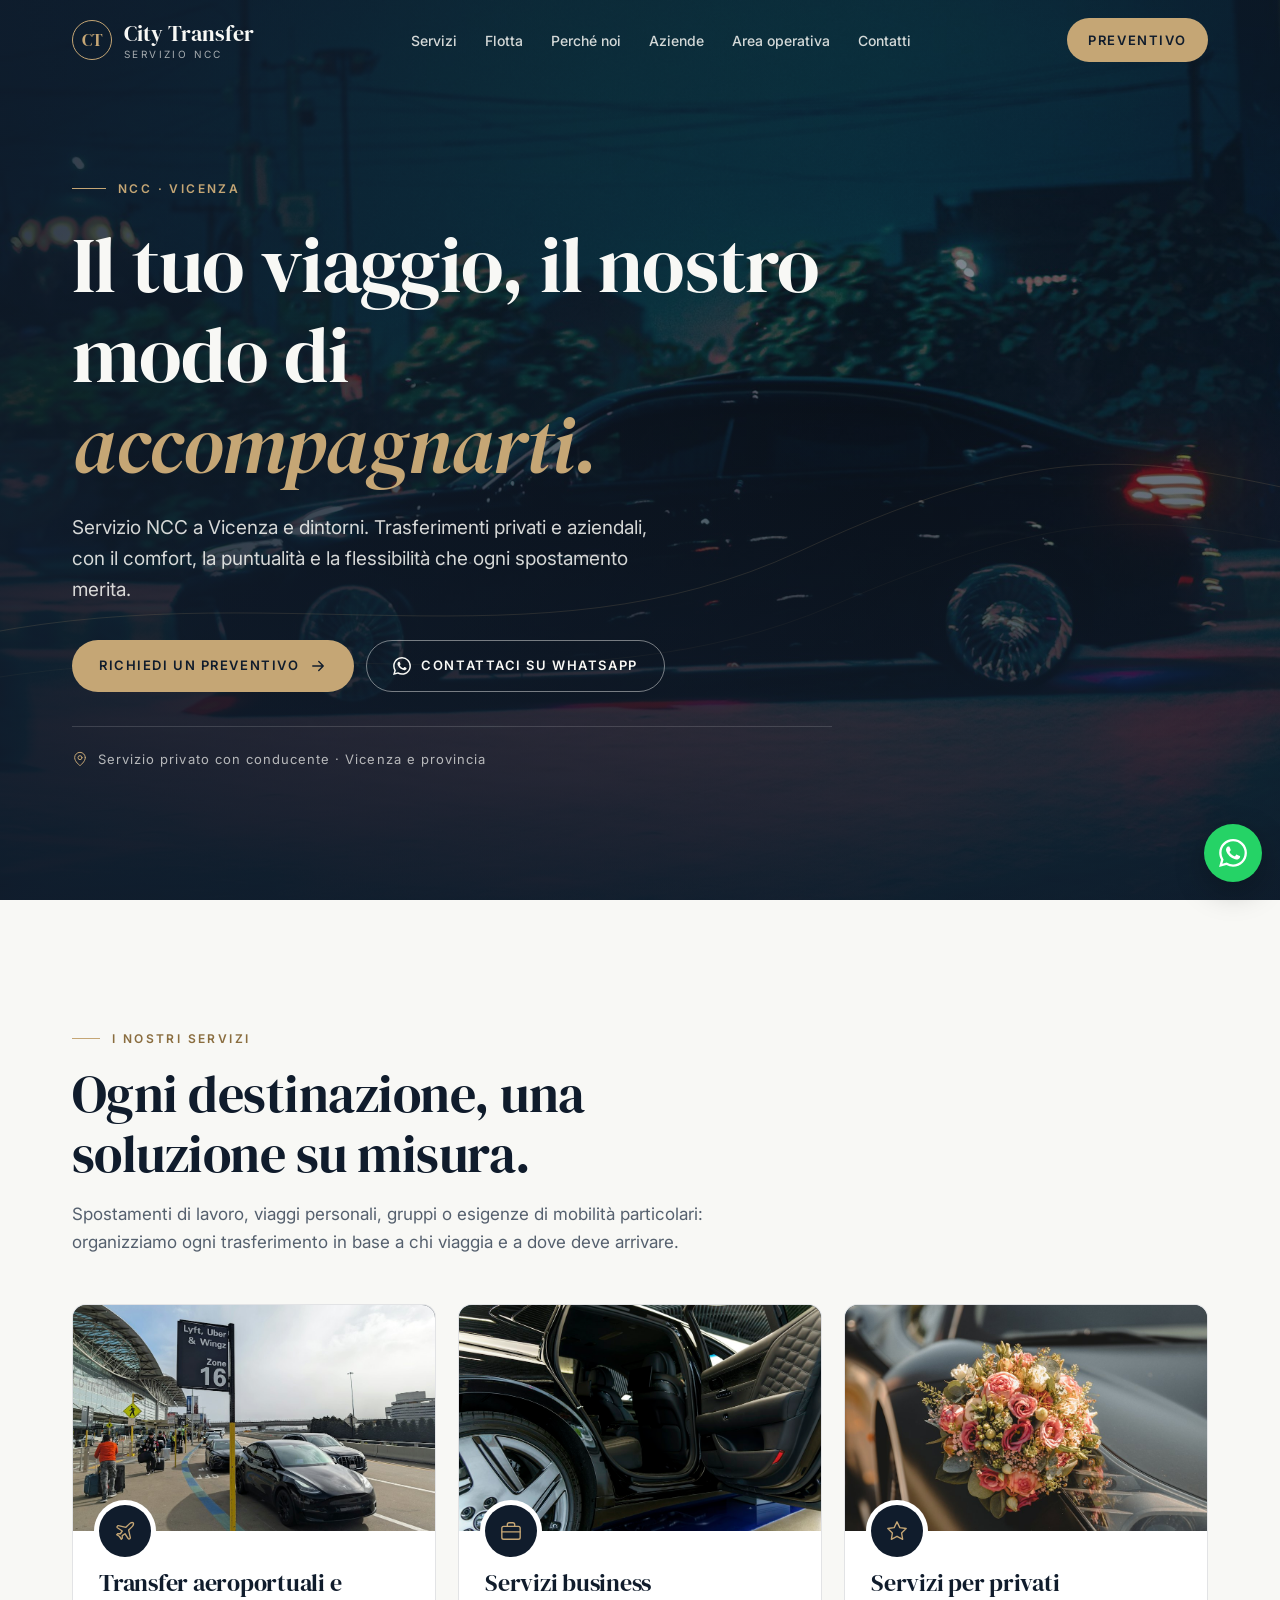
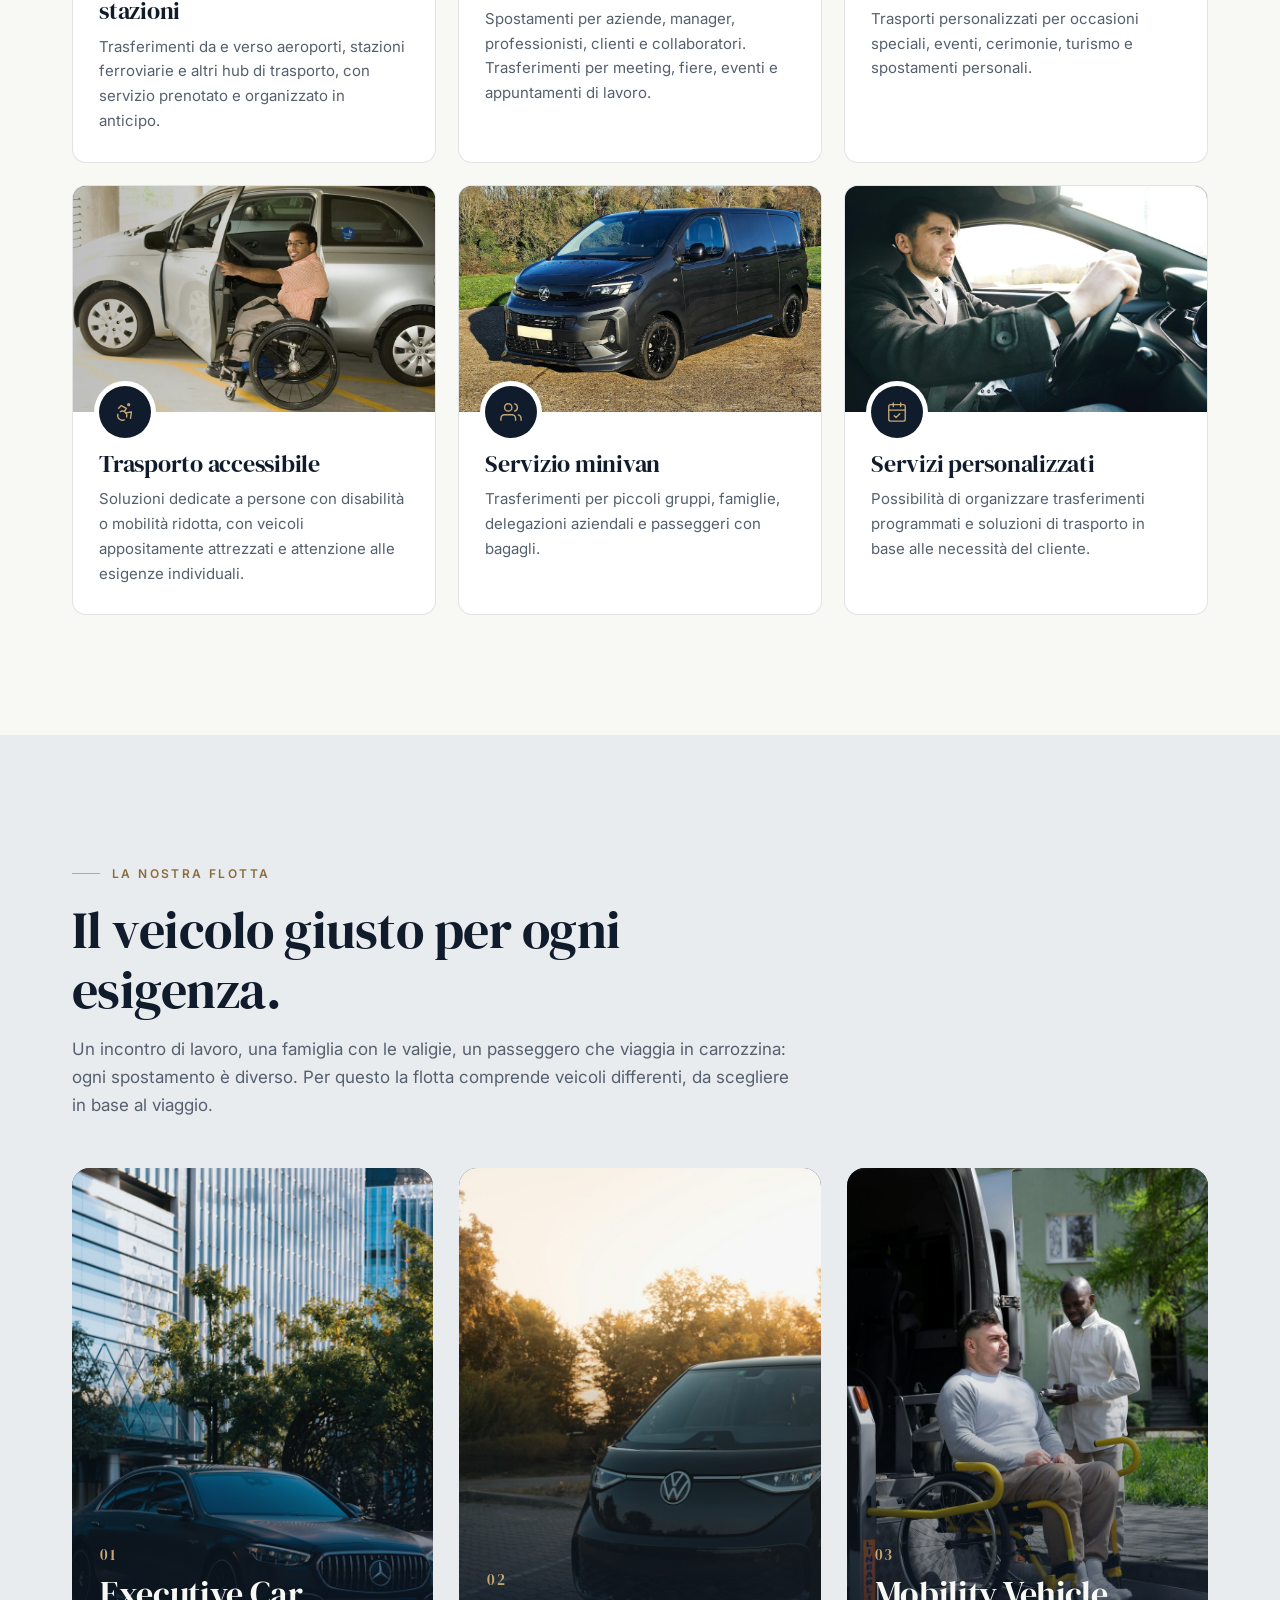
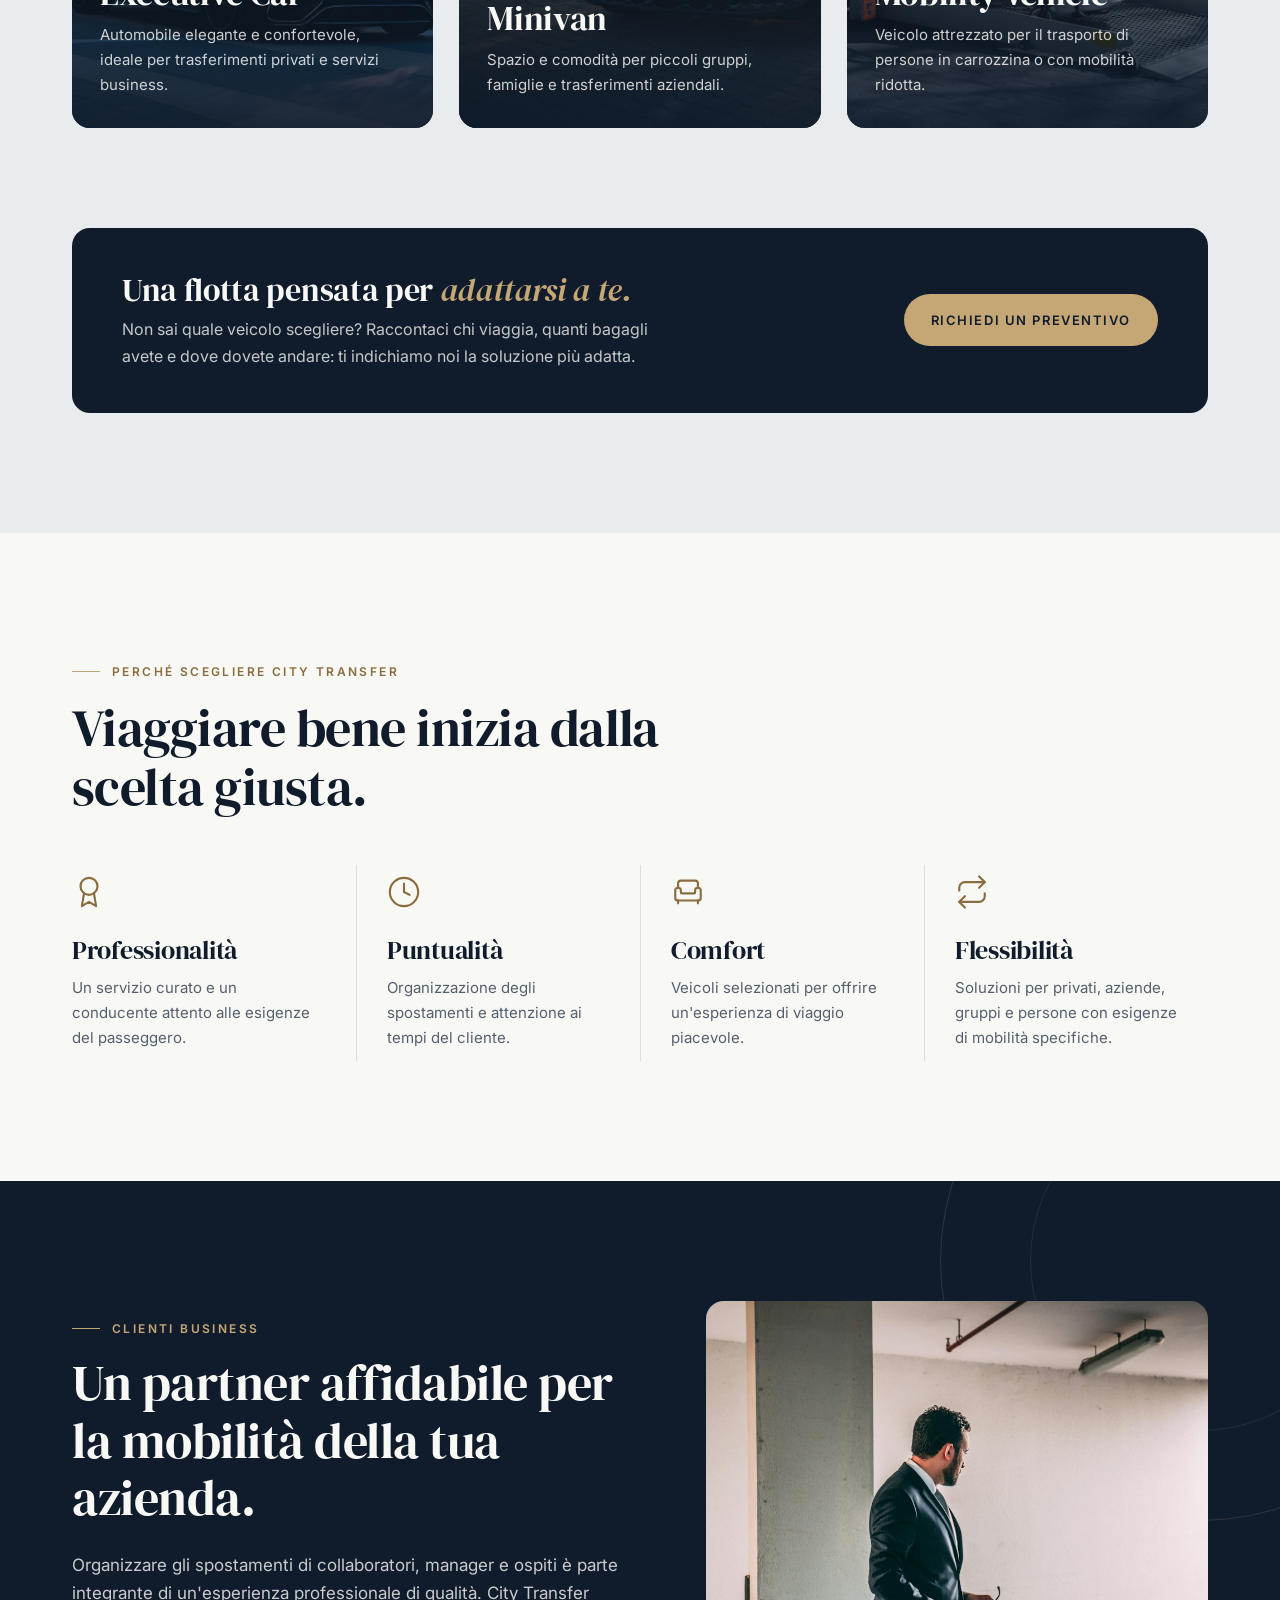
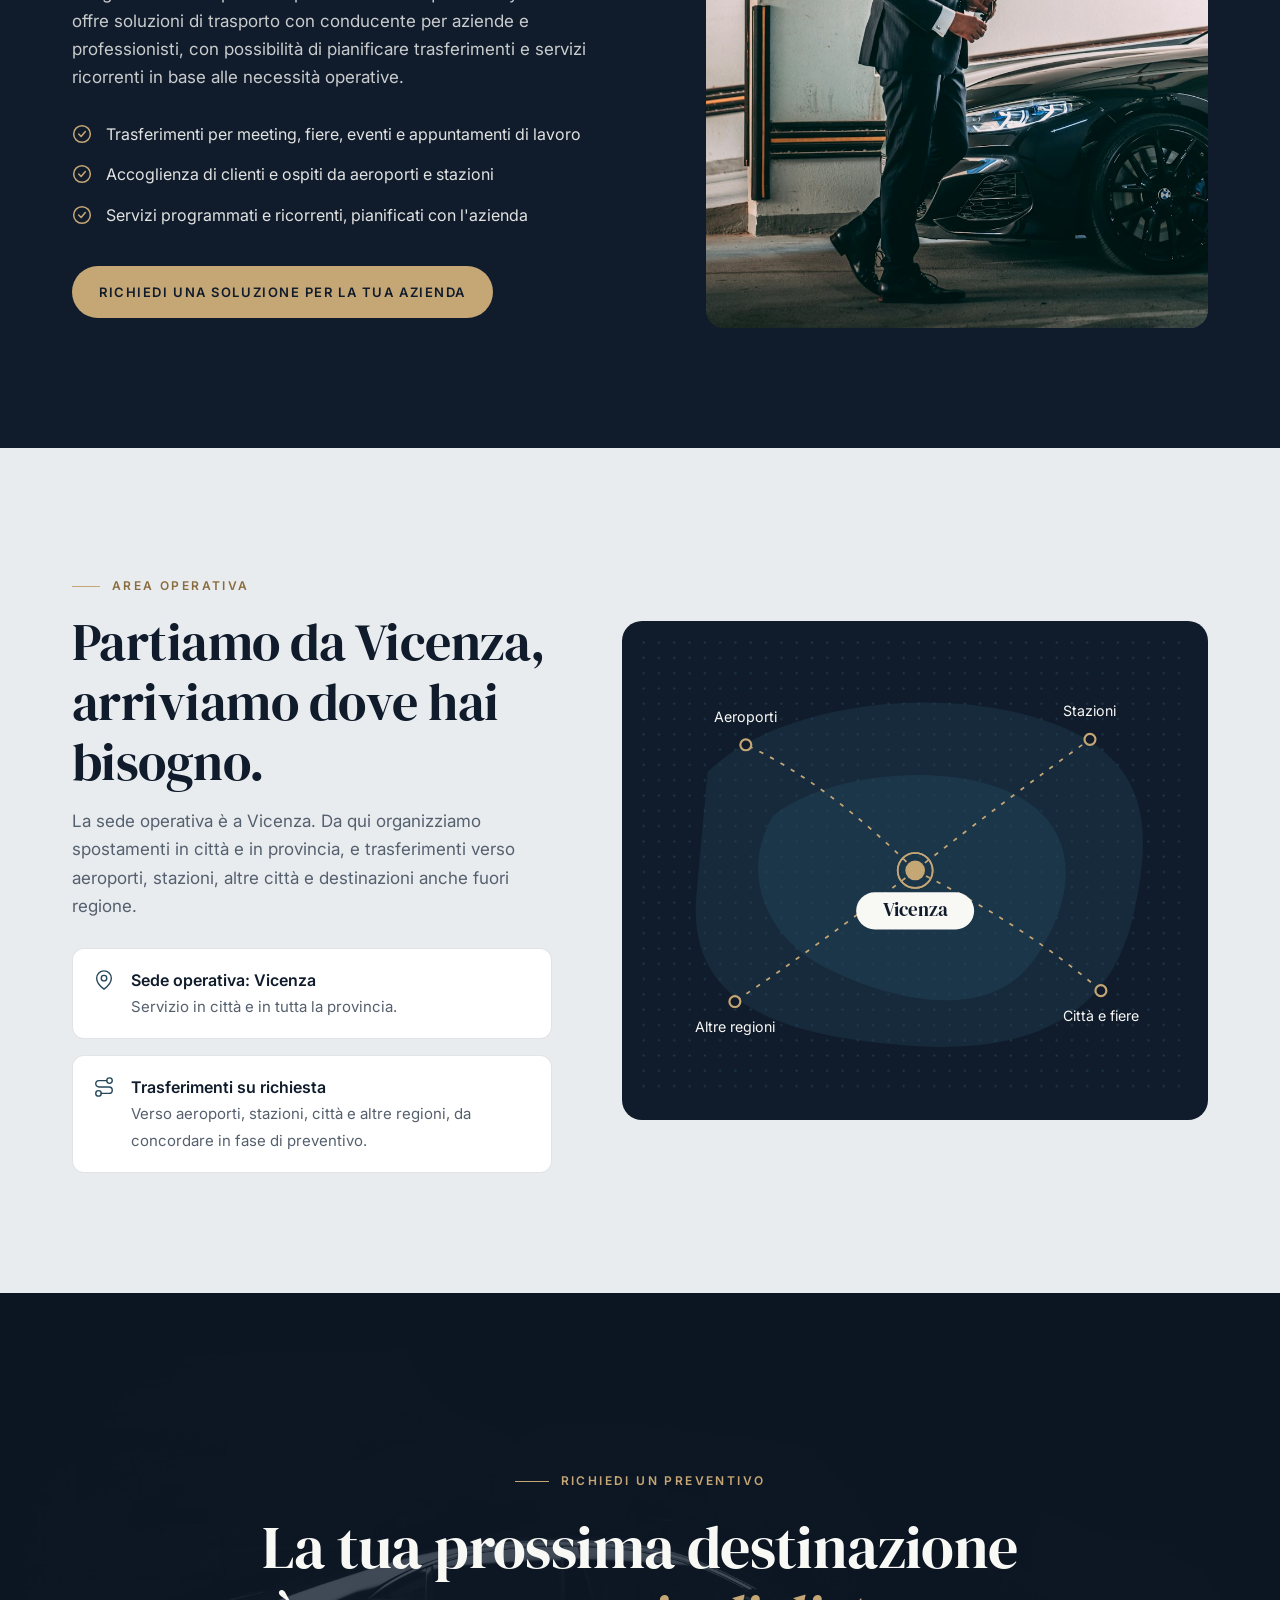
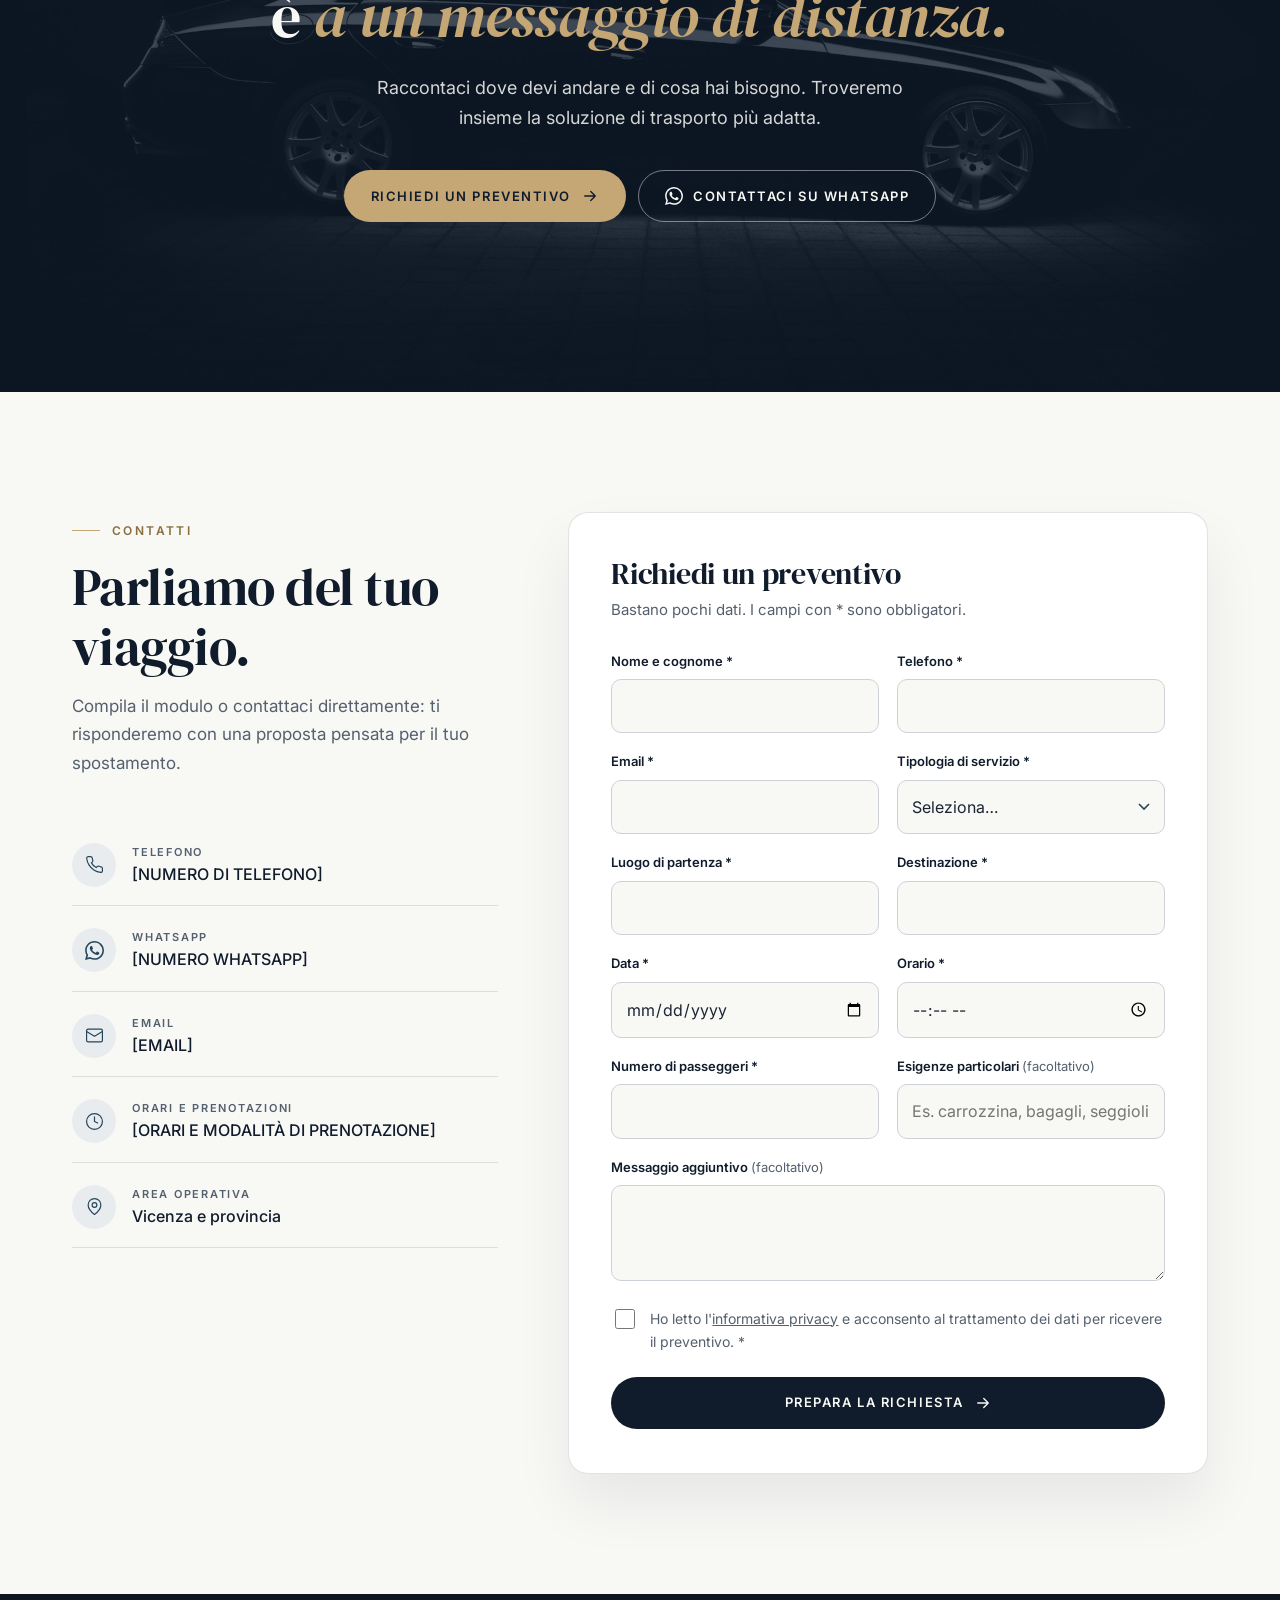
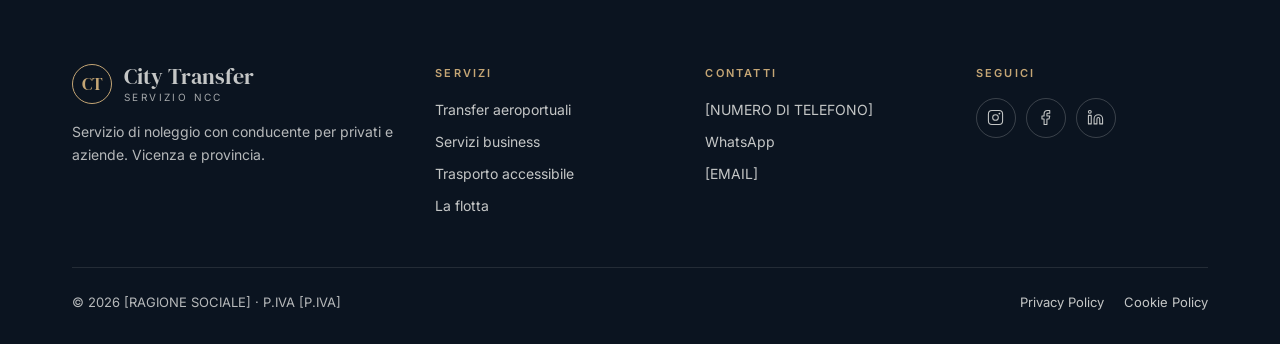
==== index.html @ 50e4a785 "Add the City Transfer NCC website. Publish the static site to the private repository." ====
<!DOCTYPE html>
<html lang="it">
<head>
  <meta charset="UTF-8">
  <meta name="viewport" content="width=device-width, initial-scale=1">
  <title>City Transfer | Servizio NCC a Vicenza</title>
  <meta name="description" content="Servizio NCC a Vicenza per privati e aziende. Transfer aeroportuali, servizi business, minivan e trasporto accessibile. Richiedi un preventivo.">
  <meta name="theme-color" content="#101C2C">
  <meta property="og:title" content="City Transfer | Servizio NCC a Vicenza">
  <meta property="og:description" content="Servizio NCC a Vicenza per privati e aziende. Transfer aeroportuali, servizi business, minivan e trasporto accessibile.">
  <meta property="og:type" content="website">
  <meta property="og:locale" content="it_IT">
  <!-- Favicon provvisoria: sostituire con il logo reale (images/favicon.png) -->
  <link rel="icon" href="data:image/svg+xml,%3Csvg xmlns='http://www.w3.org/2000/svg' viewBox='0 0 64 64'%3E%3Crect width='64' height='64' rx='14' fill='%23101C2C'/%3E%3Ctext x='32' y='42' font-family='Georgia,serif' font-size='28' fill='%23C5A675' text-anchor='middle'%3ECT%3C/text%3E%3C/svg%3E">
  <link rel="preconnect" href="https://fonts.googleapis.com">
  <link rel="preconnect" href="https://fonts.gstatic.com" crossorigin>
  <link href="https://fonts.googleapis.com/css2?family=DM+Serif+Display:ital@0;1&family=Inter:wght@400;500;600&display=swap" rel="stylesheet">

  <style>
    :root{
      --notte:#101C2C;
      --notte-2:#0B1420;
      --petrolio:#24465A;
      --bianco:#F8F8F5;
      --grigio:#E9ECEF;
      --oro:#C5A675;
      --oro-scuro:#8A6D3F;
      --testo:#1B2533;
      --muted:#55606E;
      --linea:rgba(16,28,44,.12);
      --serif:'DM Serif Display', Georgia, 'Times New Roman', serif;
      --sans:'Inter', system-ui, -apple-system, 'Segoe UI', Roboto, sans-serif;
      --raggio:14px;
      --max:1180px;
    }
    *,*::before,*::after{box-sizing:border-box}
    html{scroll-behavior:smooth;-webkit-text-size-adjust:100%}
    body{margin:0;font-family:var(--sans);font-size:16px;line-height:1.65;color:var(--testo);background:var(--bianco);-webkit-font-smoothing:antialiased}
    img{max-width:100%;display:block}
    a{color:inherit}
    h1,h2,h3{font-family:var(--serif);font-weight:400;line-height:1.15;margin:0;letter-spacing:-.01em}
    p{margin:0}
    .wrap{width:100%;max-width:var(--max);margin:0 auto;padding:0 22px}
    .sr-only{position:absolute;width:1px;height:1px;overflow:hidden;clip:rect(0 0 0 0);white-space:nowrap}
    :focus-visible{outline:2px solid var(--oro);outline-offset:3px;border-radius:4px}

    /* ---------- Bottoni ---------- */
    .btn{display:inline-flex;align-items:center;justify-content:center;gap:10px;min-height:52px;padding:14px 26px;border-radius:999px;font:600 13px/1 var(--sans);letter-spacing:.12em;text-transform:uppercase;text-decoration:none;border:1px solid transparent;cursor:pointer;transition:background .25s,color .25s,border-color .25s,transform .25s}
    .btn svg{width:18px;height:18px;flex:none}
    .btn:hover{transform:translateY(-1px)}
    .btn-oro{background:var(--oro);color:var(--notte)}
    .btn-oro:hover{background:#d4b98c}
    .btn-ghost{border-color:rgba(248,248,245,.45);color:var(--bianco)}
    .btn-ghost:hover{border-color:var(--oro);color:var(--oro)}
    .btn-notte{background:var(--notte);color:var(--bianco)}
    .btn-notte:hover{background:var(--petrolio)}
    .btn-linea{border-color:var(--notte);color:var(--notte)}
    .btn-linea:hover{background:var(--notte);color:var(--bianco)}

    /* ---------- Header ---------- */
    .header{position:fixed;inset:0 0 auto 0;z-index:50;transition:background .3s,box-shadow .3s,padding .3s;padding:18px 0}
    .header.scrolled{background:rgba(16,28,44,.96);backdrop-filter:blur(8px);box-shadow:0 8px 30px rgba(0,0,0,.18);padding:10px 0}
    .header .wrap{display:flex;align-items:center;justify-content:space-between;gap:20px}
    .logo{display:flex;align-items:center;gap:12px;text-decoration:none;color:var(--bianco)}
    .logo-mark{width:40px;height:40px;border:1px solid var(--oro);border-radius:50%;display:grid;place-items:center;font-family:var(--serif);color:var(--oro);font-size:17px}
    .logo-text{font-family:var(--serif);font-size:22px;line-height:1}
    .logo-text small{display:block;font-family:var(--sans);font-size:10px;letter-spacing:.24em;text-transform:uppercase;color:rgba(248,248,245,.65);margin-top:5px}
    .nav{display:none}
    .nav ul{list-style:none;margin:0;padding:0;display:flex;gap:28px}
    .nav a{text-decoration:none;color:rgba(248,248,245,.85);font-size:14px;font-weight:500;transition:color .2s}
    .nav a:hover{color:var(--oro)}
    .header-cta{display:none}
    .header-cta.btn{min-height:44px;padding:10px 20px}
    .burger{width:46px;height:46px;border:1px solid rgba(248,248,245,.35);border-radius:50%;background:transparent;color:var(--bianco);display:grid;place-items:center;cursor:pointer}
    .burger span{display:block;width:18px;height:1.5px;background:currentColor;position:relative;transition:background .2s}
    .burger span::before,.burger span::after{content:"";position:absolute;left:0;width:18px;height:1.5px;background:currentColor;transition:transform .25s}
    .burger span::before{top:-6px}.burger span::after{top:6px}
    .menu-open .burger span{background:transparent}
    .menu-open .burger span::before{transform:translateY(6px) rotate(45deg)}
    .menu-open .burger span::after{transform:translateY(-6px) rotate(-45deg)}
    .mobile-menu{position:fixed;inset:0;z-index:40;background:var(--notte);padding:110px 28px 40px;display:flex;flex-direction:column;gap:6px;opacity:0;visibility:hidden;transition:opacity .3s,visibility .3s}
    .menu-open .mobile-menu{opacity:1;visibility:visible}
    .mobile-menu a{font-family:var(--serif);font-size:30px;color:var(--bianco);text-decoration:none;padding:8px 0;border-bottom:1px solid rgba(248,248,245,.08)}
    .mobile-menu .btn{margin-top:26px;font-family:var(--sans);font-size:13px;border-bottom:0}
    @media (min-width:1024px){
      .nav,.header-cta{display:flex}
      .burger,.mobile-menu{display:none}
    }

    /* ---------- Segnaposto immagini ---------- */
    .media{position:relative;overflow:hidden;background:
      radial-gradient(ellipse at 75% 20%, rgba(197,166,117,.22), transparent 55%),
      linear-gradient(140deg, var(--petrolio) 0%, var(--notte) 75%)}
    .media img{position:absolute;inset:0;width:100%;height:100%;object-fit:cover;color:transparent}
    .ph-label{position:absolute;left:14px;bottom:12px;font-size:11px;letter-spacing:.06em;color:rgba(248,248,245,.6);background:rgba(11,20,32,.45);padding:4px 9px;border-radius:999px;border:1px dashed rgba(197,166,117,.45)}

    /* ---------- Hero ---------- */
    .hero{position:relative;min-height:100vh;min-height:100svh;display:flex;align-items:flex-end;color:var(--bianco);padding:130px 0 70px}
    .hero .media{position:absolute;inset:0}
    .hero .media::after{content:"";position:absolute;inset:0;background:linear-gradient(90deg,rgba(16,28,44,.75) 0%,rgba(16,28,44,.25) 70%),linear-gradient(180deg,rgba(16,28,44,.55) 0%,rgba(16,28,44,.35) 35%,rgba(16,28,44,.92) 100%)}
    .hero .ph-label{z-index:2;left:auto;right:22px;bottom:auto;top:96px}
    .hero-lines{position:absolute;inset:0;z-index:1;opacity:.5;pointer-events:none}
    .hero-content{position:relative;z-index:2;max-width:760px}
    .eyebrow{display:inline-flex;align-items:center;gap:12px;font-size:12px;font-weight:600;letter-spacing:.2em;text-transform:uppercase;color:var(--oro);margin-bottom:22px}
    .eyebrow::before{content:"";width:34px;height:1px;background:var(--oro)}
    .hero h1{font-size:clamp(40px,8.5vw,78px);margin-bottom:22px}
    .hero h1 em{font-style:italic;color:var(--oro)}
    .hero p.lead{font-size:clamp(16px,2.2vw,19px);color:rgba(248,248,245,.85);max-width:600px;margin-bottom:34px}
    .cta-row{display:flex;flex-direction:column;gap:12px}
    @media (min-width:560px){.cta-row{flex-direction:row;flex-wrap:wrap}}
    .hero-note{margin-top:34px;padding-top:22px;border-top:1px solid rgba(248,248,245,.15);font-size:13px;letter-spacing:.08em;color:rgba(248,248,245,.7);display:flex;align-items:center;gap:10px}
    .hero-note svg{width:16px;height:16px;color:var(--oro)}
    @media (min-width:900px){.hero{align-items:center;padding-bottom:90px}}

    /* ---------- Sezioni ---------- */
    section{scroll-margin-top:70px}
    .sec{padding:84px 0}
    @media (min-width:900px){.sec{padding:120px 0}}
    .sec-head{max-width:720px;margin-bottom:48px}
    .sec-head.center{margin-left:auto;margin-right:auto;text-align:center}
    .sec-head.center .eyebrow{justify-content:center}
    .kicker{display:inline-flex;align-items:center;gap:12px;font-size:12px;font-weight:600;letter-spacing:.2em;text-transform:uppercase;color:var(--oro-scuro);margin-bottom:16px}
    .kicker::before{content:"";width:28px;height:1px;background:var(--oro)}
    .sec-head h2{font-size:clamp(32px,5.5vw,52px);color:var(--notte);margin-bottom:16px}
    .sec-head p{color:var(--muted);font-size:17px}
    .bg-grigio{background:var(--grigio)}

    /* ---------- Servizi ---------- */
    .grid-servizi{display:grid;gap:22px}
    @media (min-width:640px){.grid-servizi{grid-template-columns:repeat(2,1fr)}}
    @media (min-width:1000px){.grid-servizi{grid-template-columns:repeat(3,1fr)}}
    .card{background:#fff;border-radius:var(--raggio);overflow:hidden;border:1px solid var(--linea);display:flex;flex-direction:column;transition:transform .35s,box-shadow .35s}
    .card:hover{transform:translateY(-4px);box-shadow:0 20px 40px rgba(16,28,44,.1)}
    .card .media{aspect-ratio:16/10}
    .card .ph-label{top:12px;bottom:auto}
    .card-body{padding:30px 26px 28px;position:relative;flex:1}
    .icon-badge{position:absolute;top:-26px;left:26px;width:52px;height:52px;border-radius:50%;background:var(--notte);color:var(--oro);display:grid;place-items:center;box-shadow:0 0 0 5px #fff}
    .icon-badge svg{width:22px;height:22px}
    .card h3{font-size:24px;color:var(--notte);margin:8px 0 10px}
    .card p{color:var(--muted);font-size:15px}

    /* ---------- Flotta ---------- */
    .grid-flotta{display:grid;gap:26px}
    @media (min-width:900px){.grid-flotta{grid-template-columns:repeat(3,1fr)}}
    .veicolo{position:relative;border-radius:18px;overflow:hidden;color:var(--bianco);min-height:460px;display:flex;align-items:flex-end;isolation:isolate}
    .veicolo .media{position:absolute;inset:0;z-index:-1}
    .veicolo .media::after{content:"";position:absolute;inset:0;background:linear-gradient(180deg,rgba(16,28,44,0) 30%,rgba(16,28,44,.92) 100%)}
    .veicolo .ph-label{top:16px;bottom:auto;left:16px;z-index:2}
    .veicolo .media img{transition:transform 1.2s ease}
    .veicolo:hover .media img{transform:scale(1.05)}
    .veicolo-body{padding:30px 28px}
    .veicolo-num{font-family:var(--serif);font-size:15px;color:var(--oro);letter-spacing:.1em;display:block;margin-bottom:6px}
    .veicolo h3{font-size:34px;margin-bottom:10px}
    .veicolo p{color:rgba(248,248,245,.82);font-size:15px;max-width:340px}
    @media (min-width:900px){.veicolo{min-height:560px}.veicolo:nth-child(2){transform:translateY(40px)}}
    .flex-banner{margin-top:70px;background:var(--notte);color:var(--bianco);border-radius:18px;padding:36px 30px;display:flex;flex-direction:column;gap:22px;align-items:flex-start}
    .flex-banner h3{font-size:clamp(24px,3.5vw,32px)}
    .flex-banner h3 em{color:var(--oro)}
    .flex-banner p{color:rgba(248,248,245,.78);margin-top:8px;max-width:560px}
    @media (min-width:900px){.flex-banner{flex-direction:row;align-items:center;justify-content:space-between;padding:44px 50px;margin-top:100px}}

    /* ---------- Vantaggi ---------- */
    .grid-vantaggi{display:grid;gap:0;border-top:1px solid var(--linea)}
    @media (min-width:640px){.grid-vantaggi{grid-template-columns:repeat(2,1fr)}}
    @media (min-width:1000px){.grid-vantaggi{grid-template-columns:repeat(4,1fr);border-top:0}}
    .vantaggio{padding:34px 6px;border-bottom:1px solid var(--linea)}
    @media (min-width:1000px){.vantaggio{padding:10px 30px;border-bottom:0;border-left:1px solid var(--linea)}.vantaggio:first-child{border-left:0;padding-left:0}}
    .vantaggio svg{width:34px;height:34px;color:var(--oro-scuro);stroke-width:1.3;margin-bottom:20px}
    .vantaggio h3{font-size:26px;color:var(--notte);margin-bottom:10px}
    .vantaggio p{color:var(--muted);font-size:15px}

    /* ---------- Aziende ---------- */
    .aziende{background:var(--notte);color:var(--bianco);position:relative;overflow:hidden}
    .aziende::before{content:"";position:absolute;right:-180px;top:-180px;width:520px;height:520px;border-radius:50%;border:1px solid rgba(197,166,117,.18)}
    .aziende::after{content:"";position:absolute;right:-90px;top:-90px;width:340px;height:340px;border-radius:50%;border:1px solid rgba(197,166,117,.12)}
    .aziende-grid{display:grid;gap:50px;align-items:center;position:relative;z-index:1}
    @media (min-width:960px){.aziende-grid{grid-template-columns:1.05fr .95fr;gap:80px}}
    .aziende .kicker{color:var(--oro)}
    .aziende h2{font-size:clamp(32px,5vw,50px);margin-bottom:24px}
    .aziende p.testo{color:rgba(248,248,245,.8);font-size:17px;margin-bottom:30px}
    .check-list{list-style:none;padding:0;margin:0 0 38px;display:grid;gap:14px}
    .check-list li{display:flex;gap:14px;align-items:flex-start;color:rgba(248,248,245,.9)}
    .check-list svg{width:20px;height:20px;color:var(--oro);flex:none;margin-top:3px}
    .aziende .media{aspect-ratio:4/5;border-radius:18px}
    @media (max-width:959px){.aziende .media{aspect-ratio:16/11}}

    /* ---------- Area operativa ---------- */
    .area-grid{display:grid;gap:40px;align-items:center}
    @media (min-width:960px){.area-grid{grid-template-columns:.9fr 1.1fr;gap:70px}}
    .area-grid .sec-head{margin-bottom:28px}
    .area-points{list-style:none;padding:0;margin:0;display:grid;gap:16px}
    .area-points li{display:flex;gap:16px;align-items:flex-start;padding:18px 20px;background:#fff;border-radius:12px;border:1px solid var(--linea)}
    .area-points svg{width:22px;height:22px;color:var(--petrolio);flex:none;margin-top:2px}
    .area-points strong{display:block;color:var(--notte);font-weight:600}
    .area-points span{color:var(--muted);font-size:15px}
    .mappa{background:var(--notte);border-radius:20px;padding:20px;position:relative;overflow:hidden}
    .mappa svg{width:100%;height:auto;display:block}
    .rotta{stroke-dasharray:4 7;animation:scorri 2.4s linear infinite}
    @keyframes scorri{to{stroke-dashoffset:-44}}
    .pulse{transform-origin:250px 210px;animation:pulse 2.6s ease-out infinite}
    .pulse.d2{animation-delay:1.3s}
    @keyframes pulse{0%{transform:scale(.4);opacity:.8}100%{transform:scale(2.6);opacity:0}}

    /* ---------- CTA finale ---------- */
    .cta-finale{position:relative;color:var(--bianco);padding:120px 0;text-align:center;overflow:hidden}
    .cta-finale .media{position:absolute;inset:0}
    .cta-finale .media::after{content:"";position:absolute;inset:0;background:rgba(16,28,44,.78)}
    .cta-finale .ph-label{z-index:2}
    .cta-finale .wrap{position:relative;z-index:2;max-width:820px}
    .cta-finale h2{font-size:clamp(34px,6vw,60px);margin-bottom:22px}
    .cta-finale h2 em{color:var(--oro)}
    .cta-finale p{color:rgba(248,248,245,.85);font-size:18px;max-width:560px;margin:0 auto 38px}
    .cta-finale .cta-row{justify-content:center;align-items:center}
    @media (min-width:900px){.cta-finale{padding:170px 0}}

    /* ---------- Contatti + form ---------- */
    .contatti-grid{display:grid;gap:44px}
    @media (min-width:1000px){.contatti-grid{grid-template-columns:.8fr 1.2fr;gap:70px}}
    .info-list{list-style:none;padding:0;margin:0;display:grid;gap:4px}
    .info-list li{display:flex;gap:16px;padding:18px 0;border-bottom:1px solid var(--linea)}
    .info-list .ico{width:44px;height:44px;border-radius:50%;background:var(--grigio);display:grid;place-items:center;color:var(--petrolio);flex:none}
    .info-list .ico svg{width:19px;height:19px}
    .info-list small{display:block;font-size:11px;letter-spacing:.16em;text-transform:uppercase;color:var(--muted);font-weight:600}
    .info-list a,.info-list span.val{color:var(--notte);font-weight:500;text-decoration:none;font-size:16px}
    .info-list a:hover{color:var(--petrolio);text-decoration:underline}
    .form-box{background:#fff;border:1px solid var(--linea);border-radius:20px;padding:30px 22px;box-shadow:0 30px 60px rgba(16,28,44,.07)}
    @media (min-width:640px){.form-box{padding:44px 42px}}
    .form-box h3{font-size:30px;color:var(--notte);margin-bottom:6px}
    .form-box > p{color:var(--muted);margin-bottom:28px;font-size:15px}
    .form-grid{display:grid;gap:18px}
    @media (min-width:640px){.form-grid{grid-template-columns:1fr 1fr}.full{grid-column:1/-1}}
    .campo label{display:block;font-size:13px;font-weight:600;color:var(--notte);margin-bottom:7px}
    .campo label .opz{font-weight:400;color:var(--muted)}
    .campo input,.campo select,.campo textarea{width:100%;font:inherit;font-size:16px;color:var(--testo);background:var(--bianco);border:1px solid #CCD2D8;border-radius:10px;padding:13px 14px;transition:border-color .2s,box-shadow .2s;appearance:none;-webkit-appearance:none}
    .campo select{background-image:url("data:image/svg+xml,%3Csvg xmlns='http://www.w3.org/2000/svg' width='12' height='8' viewBox='0 0 12 8'%3E%3Cpath d='M1 1l5 5 5-5' stroke='%2324465A' stroke-width='1.6' fill='none'/%3E%3C/svg%3E");background-repeat:no-repeat;background-position:right 14px center;padding-right:38px}
    .campo textarea{min-height:96px;resize:vertical}
    .campo input:focus,.campo select:focus,.campo textarea:focus{outline:0;border-color:var(--petrolio);box-shadow:0 0 0 3px rgba(36,70,90,.15)}
    .privacy{display:flex;gap:12px;align-items:flex-start;font-size:14px;color:var(--muted)}
    .privacy input{width:20px;height:20px;margin-top:2px;accent-color:var(--notte);flex:none}
    .form-box .btn{width:100%;margin-top:6px}
    .form-result{margin-top:24px;padding:24px;border-radius:14px;background:var(--grigio);border-left:3px solid var(--oro)}
    .form-result h4{margin:0 0 6px;font-family:var(--serif);font-weight:400;font-size:22px;color:var(--notte)}
    .form-result p{color:var(--muted);font-size:15px;margin-bottom:16px}
    .form-result .cta-row .btn{width:auto;margin:0}

    /* ---------- Footer ---------- */
    .footer{background:var(--notte-2);color:rgba(248,248,245,.72);padding:70px 0 30px;font-size:14px}
    .footer-grid{display:grid;gap:38px;margin-bottom:50px}
    @media (min-width:800px){.footer-grid{grid-template-columns:1.4fr 1fr 1fr 1fr}}
    .footer h4{font-family:var(--sans);font-size:11px;letter-spacing:.2em;text-transform:uppercase;color:var(--oro);margin:0 0 16px;font-weight:600}
    .footer ul{list-style:none;padding:0;margin:0;display:grid;gap:9px}
    .footer a{text-decoration:none;color:rgba(248,248,245,.78)}
    .footer a:hover{color:var(--oro)}
    .footer .logo{margin-bottom:16px}
    .social{display:flex;gap:10px}
    .social a{width:40px;height:40px;border:1px solid rgba(248,248,245,.2);border-radius:50%;display:grid;place-items:center}
    .social svg{width:17px;height:17px}
    .footer-bottom{border-top:1px solid rgba(248,248,245,.1);padding-top:24px;display:flex;flex-direction:column;gap:12px;font-size:13px}
    @media (min-width:800px){.footer-bottom{flex-direction:row;justify-content:space-between}}
    .footer-bottom .legal{display:flex;gap:20px;flex-wrap:wrap}

    /* ---------- WhatsApp flottante ---------- */
    .wa-float{position:fixed;right:18px;bottom:18px;z-index:60;width:58px;height:58px;border-radius:50%;background:#25D366;color:#fff;display:grid;place-items:center;box-shadow:0 10px 30px rgba(0,0,0,.25);transition:transform .25s}
    .wa-float:hover{transform:scale(1.07)}
    .wa-float svg{width:28px;height:28px}

    /* ---------- Animazioni ---------- */
    .reveal{opacity:0;transform:translateY(24px);transition:opacity .8s ease,transform .8s ease}
    .reveal.in{opacity:1;transform:none}
    @media (prefers-reduced-motion:reduce){
      html{scroll-behavior:auto}
      .reveal{opacity:1;transform:none;transition:none}
      .rotta,.pulse{animation:none}
      .card,.btn,.veicolo .media img{transition:none}
    }
  </style>
</head>
<body>

<!-- Icone (definite una volta, riusate con <use>) -->
<svg width="0" height="0" style="position:absolute" aria-hidden="true">
  <defs>
    <symbol id="i-plane" viewBox="0 0 24 24" fill="none" stroke="currentColor" stroke-width="1.5" stroke-linecap="round" stroke-linejoin="round"><path d="M17.8 19.2 16 11l3.5-3.5C21 6 21.5 4 21 3c-1-.5-3 0-4.5 1.5L13 8 4.8 6.2c-.5-.1-.9.1-1.1.5l-.3.5c-.2.5-.1 1 .3 1.3L9 12l-2 3H4l-1 1 3 2 2 3 1-1v-3l3-2 3.5 5.3c.3.4.8.5 1.3.3l.5-.2c.4-.3.6-.7.5-1.2z"/></symbol>
    <symbol id="i-briefcase" viewBox="0 0 24 24" fill="none" stroke="currentColor" stroke-width="1.5" stroke-linecap="round" stroke-linejoin="round"><rect x="2" y="7" width="20" height="14" rx="2"/><path d="M16 7V5a2 2 0 0 0-2-2h-4a2 2 0 0 0-2 2v2"/><path d="M2 13h20"/></symbol>
    <symbol id="i-star" viewBox="0 0 24 24" fill="none" stroke="currentColor" stroke-width="1.5" stroke-linecap="round" stroke-linejoin="round"><polygon points="12 2 15.09 8.26 22 9.27 17 14.14 18.18 21.02 12 17.77 5.82 21.02 7 14.14 2 9.27 8.91 8.26 12 2"/></symbol>
    <symbol id="i-access" viewBox="0 0 24 24" fill="none" stroke="currentColor" stroke-width="1.5" stroke-linecap="round" stroke-linejoin="round"><circle cx="16" cy="4" r="1"/><path d="m18 19 1-7-6 1"/><path d="m5 8 3-3 5.5 3-2.36 3.5"/><path d="M4.24 14.5a5 5 0 0 0 6.88 6"/><path d="M13.76 17.5a5 5 0 0 0-6.88-6"/></symbol>
    <symbol id="i-users" viewBox="0 0 24 24" fill="none" stroke="currentColor" stroke-width="1.5" stroke-linecap="round" stroke-linejoin="round"><path d="M17 21v-2a4 4 0 0 0-4-4H5a4 4 0 0 0-4 4v2"/><circle cx="9" cy="7" r="4"/><path d="M23 21v-2a4 4 0 0 0-3-3.87"/><path d="M16 3.13a4 4 0 0 1 0 7.75"/></symbol>
    <symbol id="i-calendar" viewBox="0 0 24 24" fill="none" stroke="currentColor" stroke-width="1.5" stroke-linecap="round" stroke-linejoin="round"><rect x="3" y="4" width="18" height="18" rx="2"/><path d="M16 2v4M8 2v4M3 10h18"/><path d="m9 16 2 2 4-4"/></symbol>
    <symbol id="i-award" viewBox="0 0 24 24" fill="none" stroke="currentColor" stroke-width="1.5" stroke-linecap="round" stroke-linejoin="round"><circle cx="12" cy="8" r="6"/><path d="M15.48 12.89 17 22l-5-3-5 3 1.52-9.11"/></symbol>
    <symbol id="i-clock" viewBox="0 0 24 24" fill="none" stroke="currentColor" stroke-width="1.5" stroke-linecap="round" stroke-linejoin="round"><circle cx="12" cy="12" r="10"/><polyline points="12 6 12 12 16 14"/></symbol>
    <symbol id="i-seat" viewBox="0 0 24 24" fill="none" stroke="currentColor" stroke-width="1.5" stroke-linecap="round" stroke-linejoin="round"><path d="M19 9V6a2 2 0 0 0-2-2H7a2 2 0 0 0-2 2v3"/><path d="M3 16a2 2 0 0 0 2 2h14a2 2 0 0 0 2-2v-5a2 2 0 0 0-4 0v1.5a.5.5 0 0 1-.5.5h-9a.5.5 0 0 1-.5-.5V11a2 2 0 0 0-4 0z"/><path d="M5 18v2M19 18v2"/></symbol>
    <symbol id="i-flex" viewBox="0 0 24 24" fill="none" stroke="currentColor" stroke-width="1.5" stroke-linecap="round" stroke-linejoin="round"><path d="m17 1 4 4-4 4"/><path d="M3 11V9a4 4 0 0 1 4-4h14"/><path d="m7 23-4-4 4-4"/><path d="M21 13v2a4 4 0 0 1-4 4H3"/></symbol>
    <symbol id="i-pin" viewBox="0 0 24 24" fill="none" stroke="currentColor" stroke-width="1.5" stroke-linecap="round" stroke-linejoin="round"><path d="M20 10c0 6-8 12-8 12s-8-6-8-12a8 8 0 0 1 16 0Z"/><circle cx="12" cy="10" r="3"/></symbol>
    <symbol id="i-phone" viewBox="0 0 24 24" fill="none" stroke="currentColor" stroke-width="1.5" stroke-linecap="round" stroke-linejoin="round"><path d="M22 16.92v3a2 2 0 0 1-2.18 2 19.79 19.79 0 0 1-8.63-3.07 19.5 19.5 0 0 1-6-6 19.79 19.79 0 0 1-3.07-8.67A2 2 0 0 1 4.11 2h3a2 2 0 0 1 2 1.72c.13.96.36 1.9.7 2.81a2 2 0 0 1-.45 2.11L8.09 9.91a16 16 0 0 0 6 6l1.27-1.27a2 2 0 0 1 2.11-.45c.91.34 1.85.57 2.81.7A2 2 0 0 1 22 16.92z"/></symbol>
    <symbol id="i-mail" viewBox="0 0 24 24" fill="none" stroke="currentColor" stroke-width="1.5" stroke-linecap="round" stroke-linejoin="round"><rect x="2" y="4" width="20" height="16" rx="2"/><path d="m22 7-10 6L2 7"/></symbol>
    <symbol id="i-check" viewBox="0 0 24 24" fill="none" stroke="currentColor" stroke-width="1.8" stroke-linecap="round" stroke-linejoin="round"><circle cx="12" cy="12" r="10"/><path d="m8 12 3 3 5-6"/></symbol>
    <symbol id="i-route" viewBox="0 0 24 24" fill="none" stroke="currentColor" stroke-width="1.5" stroke-linecap="round" stroke-linejoin="round"><circle cx="6" cy="19" r="3"/><path d="M9 19h8.5a3.5 3.5 0 0 0 0-7h-11a3.5 3.5 0 0 1 0-7H15"/><circle cx="18" cy="5" r="3"/></symbol>
    <symbol id="i-arrow" viewBox="0 0 24 24" fill="none" stroke="currentColor" stroke-width="1.8" stroke-linecap="round" stroke-linejoin="round"><path d="M5 12h14M13 6l6 6-6 6"/></symbol>
    <symbol id="i-wa" viewBox="0 0 24 24" fill="currentColor"><path d="M17.47 14.38c-.3-.15-1.76-.87-2.03-.97-.27-.1-.47-.15-.67.15-.2.3-.77.97-.94 1.16-.17.2-.35.22-.64.07-.3-.15-1.26-.46-2.39-1.47-.88-.79-1.48-1.76-1.65-2.06-.17-.3-.02-.46.13-.6.13-.14.3-.35.45-.52.15-.17.2-.3.3-.5.1-.2.05-.37-.03-.52-.07-.15-.67-1.61-.92-2.2-.24-.58-.49-.5-.67-.51h-.57c-.2 0-.52.07-.79.37-.27.3-1.04 1.02-1.04 2.48s1.07 2.88 1.21 3.07c.15.2 2.1 3.2 5.08 4.49.71.31 1.26.49 1.7.63.71.22 1.36.19 1.87.12.57-.09 1.76-.72 2-1.41.25-.7.25-1.29.18-1.41-.08-.13-.27-.2-.57-.35m-5.42 7.4h-.01a9.87 9.87 0 0 1-5.03-1.38l-.36-.21-3.74.98 1-3.65-.24-.37a9.86 9.86 0 0 1-1.51-5.26c0-5.45 4.44-9.88 9.89-9.88 2.64 0 5.12 1.03 6.99 2.9a9.83 9.83 0 0 1 2.89 6.99c0 5.45-4.44 9.88-9.88 9.88m8.41-18.3A11.82 11.82 0 0 0 12.05 0C5.5 0 .16 5.34.16 11.89c0 2.1.55 4.14 1.59 5.95L.06 24l6.3-1.65a11.88 11.88 0 0 0 5.68 1.45h.01c6.55 0 11.89-5.34 11.89-11.89 0-3.18-1.24-6.17-3.48-8.41Z"/></symbol>
    <symbol id="i-ig" viewBox="0 0 24 24" fill="none" stroke="currentColor" stroke-width="1.5"><rect x="2" y="2" width="20" height="20" rx="5"/><circle cx="12" cy="12" r="4"/><circle cx="17.5" cy="6.5" r=".6" fill="currentColor"/></symbol>
    <symbol id="i-fb" viewBox="0 0 24 24" fill="none" stroke="currentColor" stroke-width="1.5" stroke-linecap="round" stroke-linejoin="round"><path d="M18 2h-3a5 5 0 0 0-5 5v3H7v4h3v8h4v-8h3l1-4h-4V7a1 1 0 0 1 1-1h3z"/></symbol>
    <symbol id="i-in" viewBox="0 0 24 24" fill="none" stroke="currentColor" stroke-width="1.5" stroke-linecap="round" stroke-linejoin="round"><path d="M16 8a6 6 0 0 1 6 6v7h-4v-7a2 2 0 0 0-4 0v7h-4v-7a6 6 0 0 1 6-6z"/><rect x="2" y="9" width="4" height="12"/><circle cx="4" cy="4" r="2"/></symbol>
  </defs>
</svg>

<a class="sr-only" href="#servizi">Vai al contenuto</a>

<!-- ============ HEADER ============ -->
<header class="header" id="top">
  <div class="wrap">
    <!-- Logo provvisorio: sostituire con <img src="images/logo.svg" alt="City Transfer"> quando disponibile -->
    <a href="#top" class="logo" aria-label="City Transfer, torna all'inizio">
      <span class="logo-mark">CT</span>
      <span class="logo-text">City Transfer<small>Servizio NCC</small></span>
    </a>
    <nav class="nav" aria-label="Menu principale">
      <ul>
        <li><a href="#servizi">Servizi</a></li>
        <li><a href="#flotta">Flotta</a></li>
        <li><a href="#perche">Perché noi</a></li>
        <li><a href="#aziende">Aziende</a></li>
        <li><a href="#area">Area operativa</a></li>
        <li><a href="#contatti">Contatti</a></li>
      </ul>
    </nav>
    <a href="#contatti" class="btn btn-oro header-cta">Preventivo</a>
    <button class="burger" aria-label="Apri il menu" aria-expanded="false" aria-controls="mobile-menu"><span></span></button>
  </div>
</header>

<div class="mobile-menu" id="mobile-menu">
  <a href="#servizi">Servizi</a>
  <a href="#flotta">Flotta</a>
  <a href="#perche">Perché noi</a>
  <a href="#aziende">Aziende</a>
  <a href="#area">Area operativa</a>
  <a href="#contatti">Contatti</a>
  <a href="#contatti" class="btn btn-oro">Richiedi un preventivo</a>
</div>

<main>

<!-- ============ 1. HERO ============ -->
<section class="hero">
  <div class="media">
    <img src="images/hero.jpg" alt="Auto executive con conducente in un contesto urbano elegante" fetchpriority="high" width="1920" height="1080">
    <span class="ph-label">Foto: images/hero.jpg</span>
  </div>
  <svg class="hero-lines" viewBox="0 0 1440 900" preserveAspectRatio="xMidYMid slice" aria-hidden="true">
    <path d="M-50 720 C 300 640, 600 760, 900 620 S 1300 520, 1500 560" stroke="#C5A675" stroke-width="1" fill="none" opacity=".35"/>
    <path d="M-50 770 C 320 700, 640 810, 940 680 S 1320 590, 1500 620" stroke="#C5A675" stroke-width=".6" fill="none" opacity=".2"/>
  </svg>
  <div class="wrap">
    <div class="hero-content">
      <span class="eyebrow">NCC · Vicenza</span>
      <h1>Il tuo viaggio, il nostro modo di <em>accompagnarti.</em></h1>
      <p class="lead">Servizio NCC a Vicenza e dintorni. Trasferimenti privati e aziendali, con il comfort, la puntualità e la flessibilità che ogni spostamento merita.</p>
      <div class="cta-row">
        <a href="#contatti" class="btn btn-oro">Richiedi un preventivo <svg><use href="#i-arrow"/></svg></a>
        <a href="https://wa.me/39NUMERO?text=Buongiorno%2C%20vorrei%20informazioni%20su%20un%20transfer." class="btn btn-ghost" target="_blank" rel="noopener"><svg><use href="#i-wa"/></svg> Contattaci su WhatsApp</a>
      </div>
      <p class="hero-note"><svg><use href="#i-pin"/></svg> Servizio privato con conducente · Vicenza e provincia</p>
    </div>
  </div>
</section>

<!-- ============ 2. SERVIZI ============ -->
<section class="sec" id="servizi">
  <div class="wrap">
    <div class="sec-head reveal">
      <span class="kicker">I nostri servizi</span>
      <h2>Ogni destinazione, una soluzione su misura.</h2>
      <p>Spostamenti di lavoro, viaggi personali, gruppi o esigenze di mobilità particolari: organizziamo ogni trasferimento in base a chi viaggia e a dove deve arrivare.</p>
    </div>

    <div class="grid-servizi">
      <article class="card reveal">
        <div class="media"><img src="images/servizio-aeroporto.jpg" alt="Transfer verso aeroporto con conducente" loading="lazy" width="800" height="500"><span class="ph-label">images/servizio-aeroporto.jpg</span></div>
        <div class="card-body">
          <span class="icon-badge"><svg><use href="#i-plane"/></svg></span>
          <h3>Transfer aeroportuali e stazioni</h3>
          <p>Trasferimenti da e verso aeroporti, stazioni ferroviarie e altri hub di trasporto, con servizio prenotato e organizzato in anticipo.</p>
        </div>
      </article>
      <article class="card reveal">
        <div class="media"><img src="images/servizio-business.jpg" alt="Professionista accompagnato a un appuntamento di lavoro" loading="lazy" width="800" height="500"><span class="ph-label">images/servizio-business.jpg</span></div>
        <div class="card-body">
          <span class="icon-badge"><svg><use href="#i-briefcase"/></svg></span>
          <h3>Servizi business</h3>
          <p>Spostamenti per aziende, manager, professionisti, clienti e collaboratori. Trasferimenti per meeting, fiere, eventi e appuntamenti di lavoro.</p>
        </div>
      </article>
      <article class="card reveal">
        <div class="media"><img src="images/servizio-privati.jpg" alt="Passeggeri in viaggio per un'occasione speciale" loading="lazy" width="800" height="500"><span class="ph-label">images/servizio-privati.jpg</span></div>
        <div class="card-body">
          <span class="icon-badge"><svg><use href="#i-star"/></svg></span>
          <h3>Servizi per privati</h3>
          <p>Trasporti personalizzati per occasioni speciali, eventi, cerimonie, turismo e spostamenti personali.</p>
        </div>
      </article>
      <article class="card reveal">
        <div class="media"><img src="images/servizio-accessibile.jpg" alt="Veicolo attrezzato per il trasporto di una persona in carrozzina" loading="lazy" width="800" height="500"><span class="ph-label">images/servizio-accessibile.jpg</span></div>
        <div class="card-body">
          <span class="icon-badge"><svg><use href="#i-access"/></svg></span>
          <h3>Trasporto accessibile</h3>
          <p>Soluzioni dedicate a persone con disabilità o mobilità ridotta, con veicoli appositamente attrezzati e attenzione alle esigenze individuali.</p>
        </div>
      </article>
      <article class="card reveal">
        <div class="media"><img src="images/servizio-minivan.jpg" alt="Minivan per piccoli gruppi con bagagli" loading="lazy" width="800" height="500"><span class="ph-label">images/servizio-minivan.jpg</span></div>
        <div class="card-body">
          <span class="icon-badge"><svg><use href="#i-users"/></svg></span>
          <h3>Servizio minivan</h3>
          <p>Trasferimenti per piccoli gruppi, famiglie, delegazioni aziendali e passeggeri con bagagli.</p>
        </div>
      </article>
      <article class="card reveal">
        <div class="media"><img src="images/servizio-personalizzato.jpg" alt="Conducente che organizza un trasferimento programmato" loading="lazy" width="800" height="500"><span class="ph-label">images/servizio-personalizzato.jpg</span></div>
        <div class="card-body">
          <span class="icon-badge"><svg><use href="#i-calendar"/></svg></span>
          <h3>Servizi personalizzati</h3>
          <p>Possibilità di organizzare trasferimenti programmati e soluzioni di trasporto in base alle necessità del cliente.</p>
        </div>
      </article>
    </div>
  </div>
</section>

<!-- ============ 3. FLOTTA ============ -->
<section class="sec bg-grigio" id="flotta">
  <div class="wrap">
    <div class="sec-head reveal">
      <span class="kicker">La nostra flotta</span>
      <h2>Il veicolo giusto per ogni esigenza.</h2>
      <p>Un incontro di lavoro, una famiglia con le valigie, un passeggero che viaggia in carrozzina: ogni spostamento è diverso. Per questo la flotta comprende veicoli differenti, da scegliere in base al viaggio.</p>
    </div>

    <div class="grid-flotta">
      <article class="veicolo reveal">
        <div class="media"><img src="images/flotta-executive.jpg" alt="Auto executive di City Transfer" loading="lazy" width="900" height="1200"><span class="ph-label">images/flotta-executive.jpg</span></div>
        <div class="veicolo-body">
          <span class="veicolo-num">01</span>
          <h3>Executive Car</h3>
          <p>Automobile elegante e confortevole, ideale per trasferimenti privati e servizi business.</p>
        </div>
      </article>
      <article class="veicolo reveal">
        <div class="media"><img src="images/flotta-minivan.jpg" alt="Minivan di City Transfer" loading="lazy" width="900" height="1200"><span class="ph-label">images/flotta-minivan.jpg</span></div>
        <div class="veicolo-body">
          <span class="veicolo-num">02</span>
          <h3>Minivan</h3>
          <p>Spazio e comodità per piccoli gruppi, famiglie e trasferimenti aziendali.</p>
        </div>
      </article>
      <article class="veicolo reveal">
        <div class="media"><img src="images/flotta-mobility.jpg" alt="Veicolo attrezzato per persone in carrozzina" loading="lazy" width="900" height="1200"><span class="ph-label">images/flotta-mobility.jpg</span></div>
        <div class="veicolo-body">
          <span class="veicolo-num">03</span>
          <h3>Mobility Vehicle</h3>
          <p>Veicolo attrezzato per il trasporto di persone in carrozzina o con mobilità ridotta.</p>
        </div>
      </article>
    </div>

    <div class="flex-banner reveal">
      <div>
        <h3>Una flotta pensata per <em>adattarsi a te.</em></h3>
        <p>Non sai quale veicolo scegliere? Raccontaci chi viaggia, quanti bagagli avete e dove dovete andare: ti indichiamo noi la soluzione più adatta.</p>
      </div>
      <a href="#contatti" class="btn btn-oro">Richiedi un preventivo</a>
    </div>
  </div>
</section>

<!-- ============ 4. PERCHÉ SCEGLIERCI ============ -->
<section class="sec" id="perche">
  <div class="wrap">
    <div class="sec-head reveal">
      <span class="kicker">Perché scegliere City Transfer</span>
      <h2>Viaggiare bene inizia dalla scelta giusta.</h2>
    </div>
    <div class="grid-vantaggi">
      <div class="vantaggio reveal">
        <svg><use href="#i-award"/></svg>
        <h3>Professionalità</h3>
        <p>Un servizio curato e un conducente attento alle esigenze del passeggero.</p>
      </div>
      <div class="vantaggio reveal">
        <svg><use href="#i-clock"/></svg>
        <h3>Puntualità</h3>
        <p>Organizzazione degli spostamenti e attenzione ai tempi del cliente.</p>
      </div>
      <div class="vantaggio reveal">
        <svg><use href="#i-seat"/></svg>
        <h3>Comfort</h3>
        <p>Veicoli selezionati per offrire un'esperienza di viaggio piacevole.</p>
      </div>
      <div class="vantaggio reveal">
        <svg><use href="#i-flex"/></svg>
        <h3>Flessibilità</h3>
        <p>Soluzioni per privati, aziende, gruppi e persone con esigenze di mobilità specifiche.</p>
      </div>
    </div>
  </div>
</section>

<!-- ============ 5. CLIENTI BUSINESS ============ -->
<section class="sec aziende" id="aziende">
  <div class="wrap">
    <div class="aziende-grid">
      <div class="reveal">
        <span class="kicker">Clienti business</span>
        <h2>Un partner affidabile per la mobilità della tua azienda.</h2>
        <p class="testo">Organizzare gli spostamenti di collaboratori, manager e ospiti è parte integrante di un'esperienza professionale di qualità. City Transfer offre soluzioni di trasporto con conducente per aziende e professionisti, con possibilità di pianificare trasferimenti e servizi ricorrenti in base alle necessità operative.</p>
        <ul class="check-list">
          <li><svg><use href="#i-check"/></svg>Trasferimenti per meeting, fiere, eventi e appuntamenti di lavoro</li>
          <li><svg><use href="#i-check"/></svg>Accoglienza di clienti e ospiti da aeroporti e stazioni</li>
          <li><svg><use href="#i-check"/></svg>Servizi programmati e ricorrenti, pianificati con l'azienda</li>
        </ul>
        <a href="#contatti" class="btn btn-oro" data-servizio="Servizio business">Richiedi una soluzione per la tua azienda</a>
      </div>
      <div class="media reveal">
        <img src="images/aziende.jpg" alt="Conducente in abito elegante accoglie un cliente business" loading="lazy" width="900" height="1125">
        <span class="ph-label">images/aziende.jpg</span>
      </div>
    </div>
  </div>
</section>

<!-- ============ 6. AREA OPERATIVA ============ -->
<section class="sec bg-grigio" id="area">
  <div class="wrap">
    <div class="area-grid">
      <div class="reveal">
        <div class="sec-head">
          <span class="kicker">Area operativa</span>
          <h2>Partiamo da Vicenza, arriviamo dove hai bisogno.</h2>
          <p>La sede operativa è a Vicenza. Da qui organizziamo spostamenti in città e in provincia, e trasferimenti verso aeroporti, stazioni, altre città e destinazioni anche fuori regione.</p>
        </div>
        <!-- Per aggiungere una nuova città in futuro: duplicare il primo <li> e cambiare il nome -->
        <ul class="area-points">
          <li><svg><use href="#i-pin"/></svg><div><strong>Sede operativa: Vicenza</strong><span>Servizio in città e in tutta la provincia.</span></div></li>
          <li><svg><use href="#i-route"/></svg><div><strong>Trasferimenti su richiesta</strong><span>Verso aeroporti, stazioni, città e altre regioni, da concordare in fase di preventivo.</span></div></li>
        </ul>
      </div>

      <div class="mappa reveal" role="img" aria-label="Mappa stilizzata: Vicenza come punto di partenza, con collegamenti verso aeroporti, stazioni, città e altre regioni">
        <svg viewBox="0 0 500 420" aria-hidden="true">
          <defs>
            <pattern id="dots" width="14" height="14" patternUnits="userSpaceOnUse"><circle cx="1.5" cy="1.5" r="1" fill="#24465A"/></pattern>
          </defs>
          <rect width="500" height="420" fill="url(#dots)" opacity=".7"/>
          <path d="M60 120 C 120 60, 260 40, 360 70 S 470 160, 450 250 S 360 380, 240 370 S 40 330, 50 230 Z" fill="#24465A" opacity=".35"/>
          <path d="M120 160 C 170 120, 280 110, 340 140 S 400 230, 360 290 S 230 330, 170 300 S 90 210, 120 160 Z" fill="#24465A" opacity=".45"/>
          <!-- rotte -->
          <path class="rotta" d="M250 210 Q 170 130 95 95" stroke="#C5A675" stroke-width="1.6" fill="none"/>
          <path class="rotta" d="M250 210 Q 340 140 410 90" stroke="#C5A675" stroke-width="1.6" fill="none"/>
          <path class="rotta" d="M250 210 Q 350 260 420 320" stroke="#C5A675" stroke-width="1.6" fill="none"/>
          <path class="rotta" d="M250 210 Q 160 280 85 330" stroke="#C5A675" stroke-width="1.6" fill="none"/>
          <!-- nodi -->
          <g fill="#F8F8F5" font-family="Inter, sans-serif" font-size="13">
            <circle cx="95" cy="95" r="5" fill="#101C2C" stroke="#C5A675" stroke-width="2"/>
            <text x="95" y="74" text-anchor="middle">Aeroporti</text>
            <circle cx="410" cy="90" r="5" fill="#101C2C" stroke="#C5A675" stroke-width="2"/>
            <text x="410" y="69" text-anchor="middle">Stazioni</text>
            <circle cx="420" cy="320" r="5" fill="#101C2C" stroke="#C5A675" stroke-width="2"/>
            <text x="420" y="348" text-anchor="middle">Città e fiere</text>
            <circle cx="85" cy="330" r="5" fill="#101C2C" stroke="#C5A675" stroke-width="2"/>
            <text x="85" y="358" text-anchor="middle">Altre regioni</text>
          </g>
          <!-- Vicenza -->
          <circle class="pulse" cx="250" cy="210" r="16" fill="none" stroke="#C5A675" stroke-width="1.5"/>
          <circle class="pulse d2" cx="250" cy="210" r="16" fill="none" stroke="#C5A675" stroke-width="1.5"/>
          <circle cx="250" cy="210" r="9" fill="#C5A675"/>
          <rect x="196" y="230" width="108" height="34" rx="17" fill="#F8F8F5"/>
          <text x="250" y="252" text-anchor="middle" font-family="DM Serif Display, Georgia, serif" font-size="17" fill="#101C2C">Vicenza</text>
        </svg>
      </div>
    </div>
  </div>
</section>

<!-- ============ 7. CTA FINALE ============ -->
<section class="cta-finale">
  <div class="media">
    <img src="images/cta-finale.jpg" alt="Auto con conducente in attesa del passeggero" loading="lazy" width="1920" height="1080">
    <span class="ph-label">Foto: images/cta-finale.jpg</span>
  </div>
  <div class="wrap reveal">
    <span class="eyebrow">Richiedi un preventivo</span>
    <h2>La tua prossima destinazione è <em>a un messaggio di distanza.</em></h2>
    <p>Raccontaci dove devi andare e di cosa hai bisogno. Troveremo insieme la soluzione di trasporto più adatta.</p>
    <div class="cta-row">
      <a href="#contatti" class="btn btn-oro">Richiedi un preventivo <svg><use href="#i-arrow"/></svg></a>
      <a href="https://wa.me/39NUMERO?text=Buongiorno%2C%20vorrei%20informazioni%20su%20un%20transfer." class="btn btn-ghost" target="_blank" rel="noopener"><svg><use href="#i-wa"/></svg> Contattaci su WhatsApp</a>
    </div>
  </div>
</section>

<!-- ============ 8. CONTATTI + FORM ============ -->
<section class="sec" id="contatti">
  <div class="wrap">
    <div class="contatti-grid">
      <div class="reveal">
        <div class="sec-head">
          <span class="kicker">Contatti</span>
          <h2>Parliamo del tuo viaggio.</h2>
          <p>Compila il modulo o contattaci direttamente: ti risponderemo con una proposta pensata per il tuo spostamento.</p>
        </div>
        <ul class="info-list">
          <li><span class="ico"><svg><use href="#i-phone"/></svg></span><div><small>Telefono</small><a href="tel:+39NUMERO">[NUMERO DI TELEFONO]</a></div></li>
          <li><span class="ico"><svg><use href="#i-wa"/></svg></span><div><small>WhatsApp</small><a href="https://wa.me/39NUMERO" target="_blank" rel="noopener">[NUMERO WHATSAPP]</a></div></li>
          <li><span class="ico"><svg><use href="#i-mail"/></svg></span><div><small>Email</small><a href="mailto:[EMAIL]">[EMAIL]</a></div></li>
          <li><span class="ico"><svg><use href="#i-clock"/></svg></span><div><small>Orari e prenotazioni</small><span class="val">[ORARI E MODALITÀ DI PRENOTAZIONE]</span></div></li>
          <li><span class="ico"><svg><use href="#i-pin"/></svg></span><div><small>Area operativa</small><span class="val">Vicenza e provincia</span></div></li>
        </ul>
      </div>

      <div class="form-box reveal">
        <h3>Richiedi un preventivo</h3>
        <p>Bastano pochi dati. I campi con * sono obbligatori.</p>
        <form id="form-preventivo" novalidate>
          <div class="form-grid">
            <div class="campo"><label for="f-nome">Nome e cognome *</label><input id="f-nome" name="Nome e cognome" type="text" autocomplete="name" required></div>
            <div class="campo"><label for="f-tel">Telefono *</label><input id="f-tel" name="Telefono" type="tel" autocomplete="tel" required></div>
            <div class="campo"><label for="f-email">Email *</label><input id="f-email" name="Email" type="email" autocomplete="email" required></div>
            <div class="campo">
              <label for="f-servizio">Tipologia di servizio *</label>
              <select id="f-servizio" name="Tipologia di servizio" required>
                <option value="">Seleziona…</option>
                <option>Transfer aeroporto / stazione</option>
                <option>Servizio business</option>
                <option>Servizio per privati</option>
                <option>Trasporto accessibile</option>
                <option>Servizio minivan</option>
                <option>Servizio personalizzato</option>
              </select>
            </div>
            <div class="campo"><label for="f-partenza">Luogo di partenza *</label><input id="f-partenza" name="Partenza" type="text" required></div>
            <div class="campo"><label for="f-dest">Destinazione *</label><input id="f-dest" name="Destinazione" type="text" required></div>
            <div class="campo"><label for="f-data">Data *</label><input id="f-data" name="Data" type="date" required></div>
            <div class="campo"><label for="f-ora">Orario *</label><input id="f-ora" name="Orario" type="time" required></div>
            <div class="campo"><label for="f-pax">Numero di passeggeri *</label><input id="f-pax" name="Passeggeri" type="number" min="1" inputmode="numeric" required></div>
            <div class="campo"><label for="f-esigenze">Esigenze particolari <span class="opz">(facoltativo)</span></label><input id="f-esigenze" name="Esigenze particolari" type="text" placeholder="Es. carrozzina, bagagli, seggiolino"></div>
            <div class="campo full"><label for="f-msg">Messaggio aggiuntivo <span class="opz">(facoltativo)</span></label><textarea id="f-msg" name="Messaggio"></textarea></div>
            <label class="privacy full"><input type="checkbox" id="f-privacy" required> <span>Ho letto l'<a href="#" data-placeholder="LINK PRIVACY POLICY">informativa privacy</a> e acconsento al trattamento dei dati per ricevere il preventivo. *</span></label>
            <div class="full"><button type="submit" class="btn btn-notte">Prepara la richiesta <svg><use href="#i-arrow"/></svg></button></div>
          </div>
        </form>
        <div class="form-result" id="form-result" hidden aria-live="polite">
          <h4>Richiesta pronta</h4>
          <p>Scegli come inviarcela: si aprirà WhatsApp o la tua email con il messaggio già compilato. La richiesta parte solo quando premi “invia” nell'app.</p>
          <div class="cta-row">
            <a class="btn btn-oro" id="send-wa" href="#" target="_blank" rel="noopener"><svg><use href="#i-wa"/></svg> Invia su WhatsApp</a>
            <a class="btn btn-linea" id="send-mail" href="#"><svg><use href="#i-mail"/></svg> Invia via email</a>
          </div>
        </div>
      </div>
    </div>
  </div>
</section>

</main>

<!-- ============ FOOTER ============ -->
<footer class="footer">
  <div class="wrap">
    <div class="footer-grid">
      <div>
        <a href="#top" class="logo"><span class="logo-mark">CT</span><span class="logo-text">City Transfer<small>Servizio NCC</small></span></a>
        <p>Servizio di noleggio con conducente per privati e aziende. Vicenza e provincia.</p>
      </div>
      <div>
        <h4>Servizi</h4>
        <ul>
          <li><a href="#servizi">Transfer aeroportuali</a></li>
          <li><a href="#aziende">Servizi business</a></li>
          <li><a href="#servizi">Trasporto accessibile</a></li>
          <li><a href="#flotta">La flotta</a></li>
        </ul>
      </div>
      <div>
        <h4>Contatti</h4>
        <ul>
          <li><a href="tel:+39NUMERO">[NUMERO DI TELEFONO]</a></li>
          <li><a href="https://wa.me/39NUMERO" target="_blank" rel="noopener">WhatsApp</a></li>
          <li><a href="mailto:[EMAIL]">[EMAIL]</a></li>
        </ul>
      </div>
      <div>
        <h4>Seguici</h4>
        <!-- Lasciare solo i social che il cliente usa davvero -->
        <div class="social">
          <a href="[LINK INSTAGRAM]" aria-label="Instagram" target="_blank" rel="noopener"><svg><use href="#i-ig"/></svg></a>
          <a href="[LINK FACEBOOK]" aria-label="Facebook" target="_blank" rel="noopener"><svg><use href="#i-fb"/></svg></a>
          <a href="[LINK LINKEDIN]" aria-label="LinkedIn" target="_blank" rel="noopener"><svg><use href="#i-in"/></svg></a>
        </div>
      </div>
    </div>
    <div class="footer-bottom">
      <span>© <span id="anno">2026</span> [RAGIONE SOCIALE] · P.IVA [P.IVA]</span>
      <div class="legal">
        <a href="#" data-placeholder="LINK PRIVACY POLICY">Privacy Policy</a>
        <a href="#" data-placeholder="LINK COOKIE POLICY">Cookie Policy</a>
      </div>
    </div>
  </div>
</footer>

<a class="wa-float" href="https://wa.me/39NUMERO?text=Buongiorno%2C%20vorrei%20informazioni%20su%20un%20transfer." target="_blank" rel="noopener" aria-label="Scrivici su WhatsApp"><svg><use href="#i-wa"/></svg></a>

<script>
  /* ===== DATI DA PERSONALIZZARE =====
     Sostituire 39NUMERO con il numero WhatsApp (es. 393401234567, senza + né spazi)
     e [EMAIL] con l'email reale, anche nel resto della pagina (Cerca e sostituisci). */
  const WHATSAPP = "39NUMERO";
  const EMAIL = "[EMAIL]";

  // Foto mancanti: se un'immagine non esiste, resta lo sfondo elegante con l'etichetta
  document.querySelectorAll('.media img').forEach(img => {
    const hide = () => img.remove();
    const loaded = () => { const l = img.parentNode && img.parentNode.querySelector('.ph-label'); if (l) l.remove(); };
    if (img.complete && img.naturalWidth === 0) hide();
    else if (img.complete) loaded();
    img.addEventListener('error', hide);
    img.addEventListener('load', loaded);
  });

  // Header che si scurisce allo scroll
  const header = document.querySelector('.header');
  const onScroll = () => header.classList.toggle('scrolled', window.scrollY > 40);
  onScroll();
  window.addEventListener('scroll', onScroll, { passive: true });

  // Menu mobile
  const burger = document.querySelector('.burger');
  burger.addEventListener('click', () => {
    const open = document.body.classList.toggle('menu-open');
    burger.setAttribute('aria-expanded', open);
    burger.setAttribute('aria-label', open ? 'Chiudi il menu' : 'Apri il menu');
  });
  document.querySelectorAll('.mobile-menu a').forEach(a => a.addEventListener('click', () => {
    document.body.classList.remove('menu-open');
    burger.setAttribute('aria-expanded', 'false');
  }));

  // Bottoni che preselezionano la tipologia di servizio nel modulo
  document.querySelectorAll('[data-servizio]').forEach(a => a.addEventListener('click', () => {
    document.getElementById('f-servizio').value = a.dataset.servizio;
  }));

  // Animazioni leggere all'ingresso delle sezioni
  if ('IntersectionObserver' in window) {
    const io = new IntersectionObserver(entries => entries.forEach(e => {
      if (e.isIntersecting) { e.target.classList.add('in'); io.unobserve(e.target); }
    }), { threshold: .12 });
    document.querySelectorAll('.reveal').forEach(el => io.observe(el));
  } else {
    document.querySelectorAll('.reveal').forEach(el => el.classList.add('in'));
  }

  // Data minima = oggi
  const oggi = new Date();
  document.getElementById('f-data').min = oggi.toISOString().slice(0, 10);
  document.getElementById('anno').textContent = oggi.getFullYear();

  // Modulo preventivo: prepara il messaggio da inviare via WhatsApp o email
  const form = document.getElementById('form-preventivo');
  const result = document.getElementById('form-result');
  form.addEventListener('submit', e => {
    e.preventDefault();
    if (!form.checkValidity()) { form.reportValidity(); return; }
    const righe = [];
    form.querySelectorAll('input:not([type=checkbox]), select, textarea').forEach(f => {
      if (f.value.trim()) {
        let v = f.value.trim();
        if (f.type === 'date') v = v.split('-').reverse().join('/');
        righe.push(f.name + ': ' + v);
      }
    });
    const testo = 'Richiesta preventivo dal sito City Transfer\n\n' + righe.join('\n');
    document.getElementById('send-wa').href = 'https://wa.me/' + WHATSAPP + '?text=' + encodeURIComponent(testo);
    document.getElementById('send-mail').href = 'mailto:' + EMAIL + '?subject=' + encodeURIComponent('Richiesta preventivo – City Transfer') + '&body=' + encodeURIComponent(testo);
    result.hidden = false;
    result.scrollIntoView({ behavior: 'smooth', block: 'nearest' });
  });
</script>
</body>
</html>
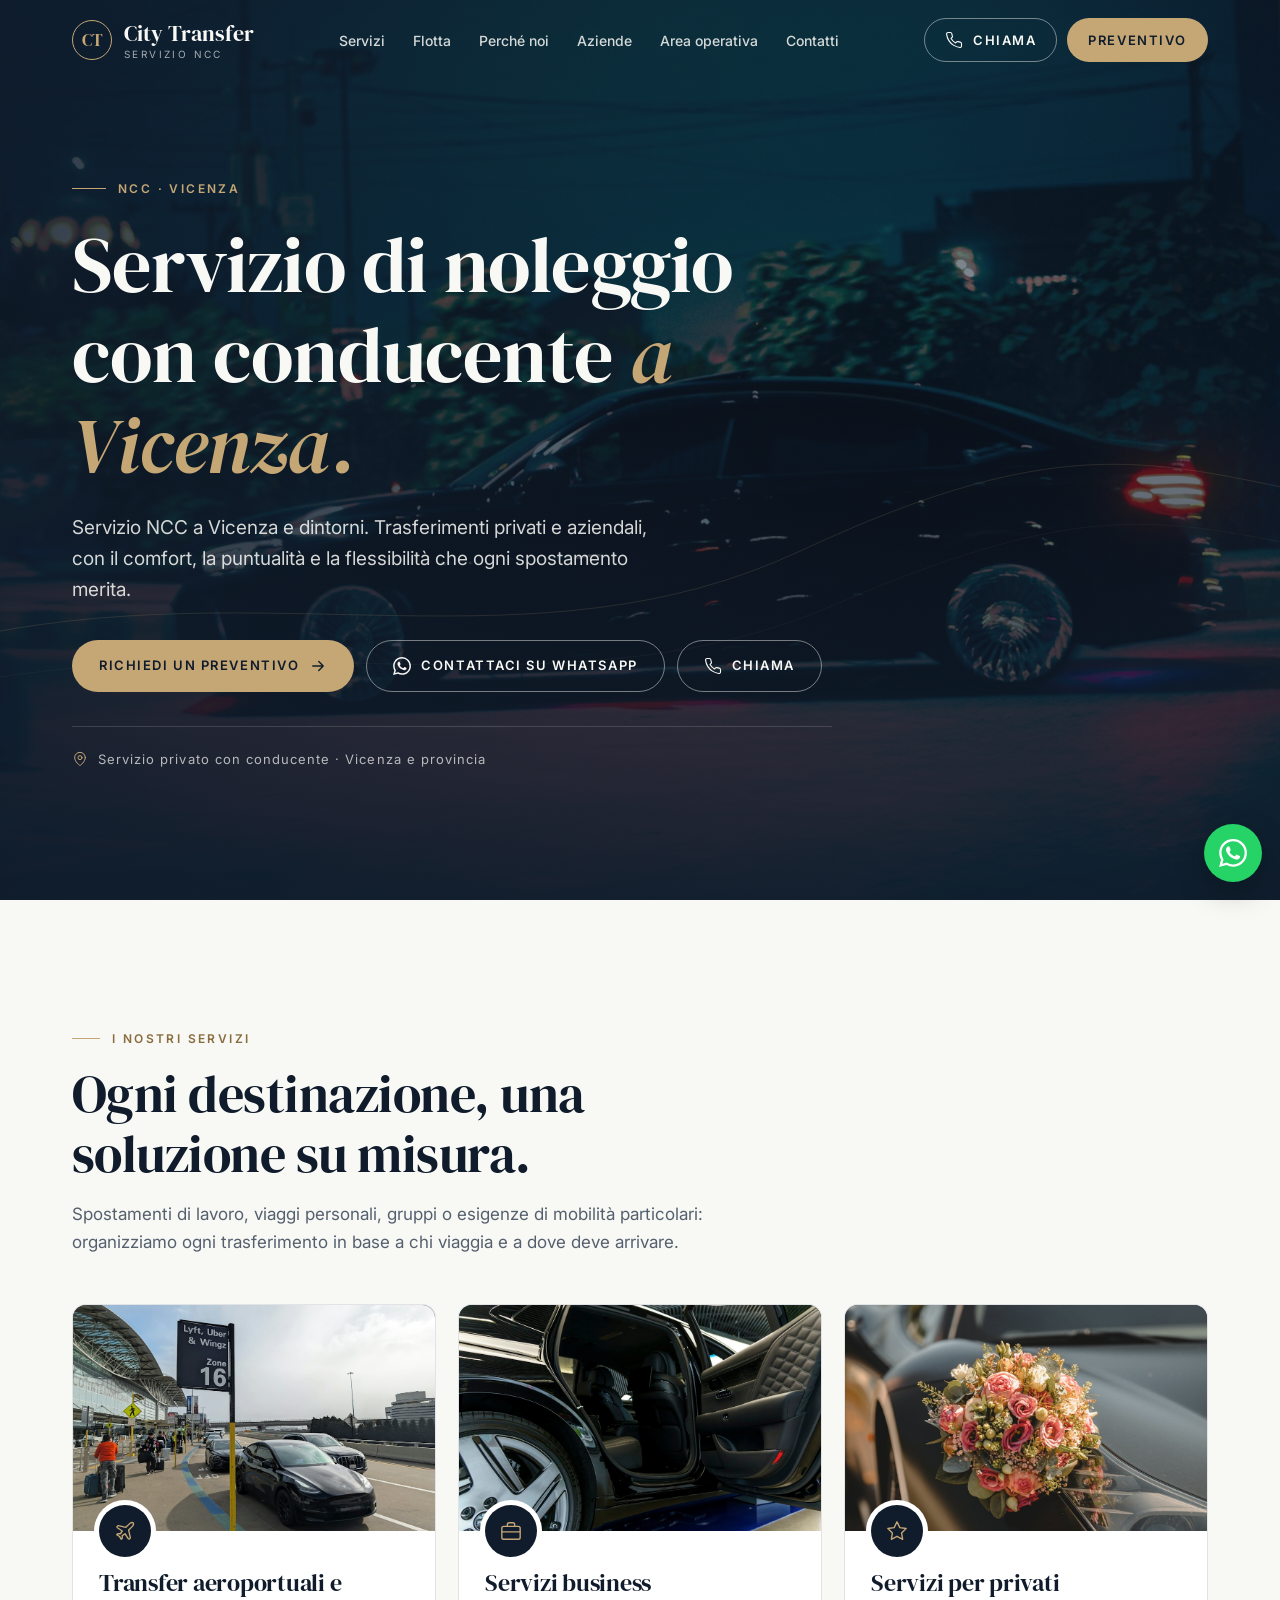
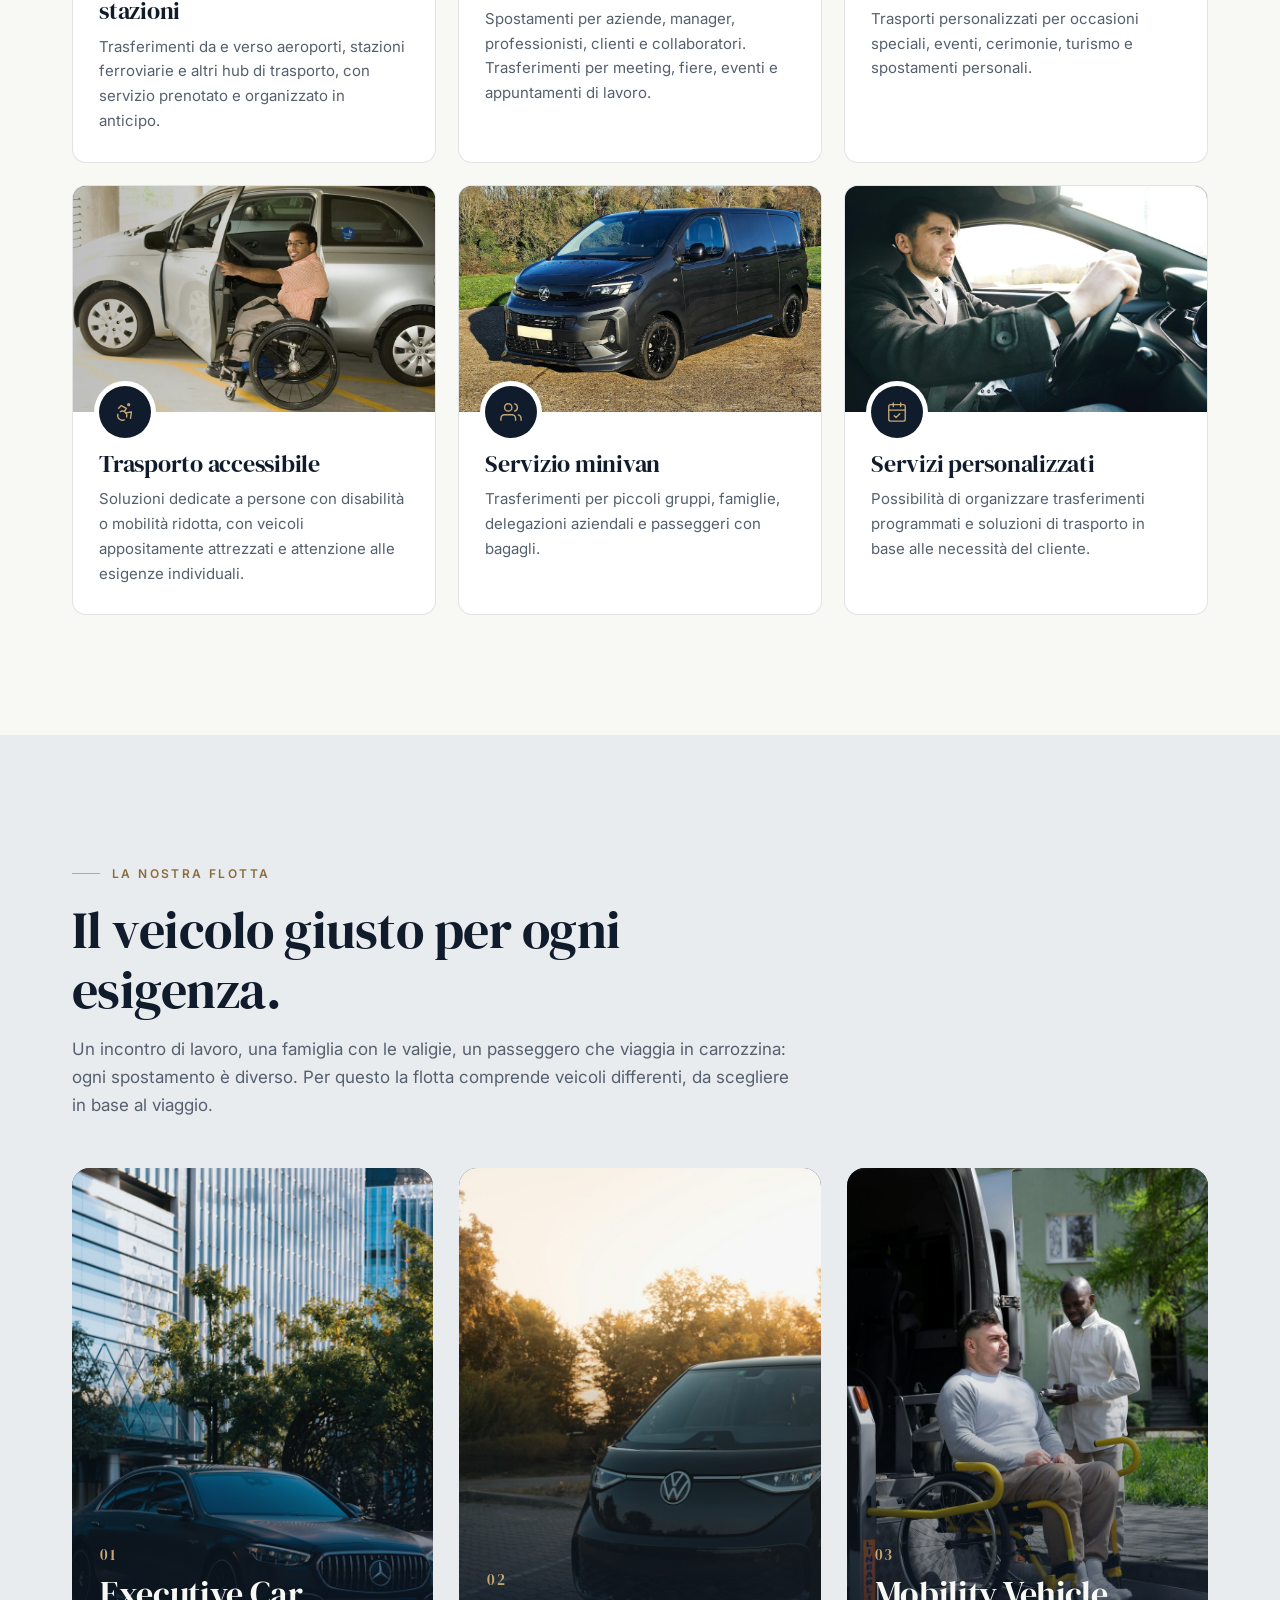
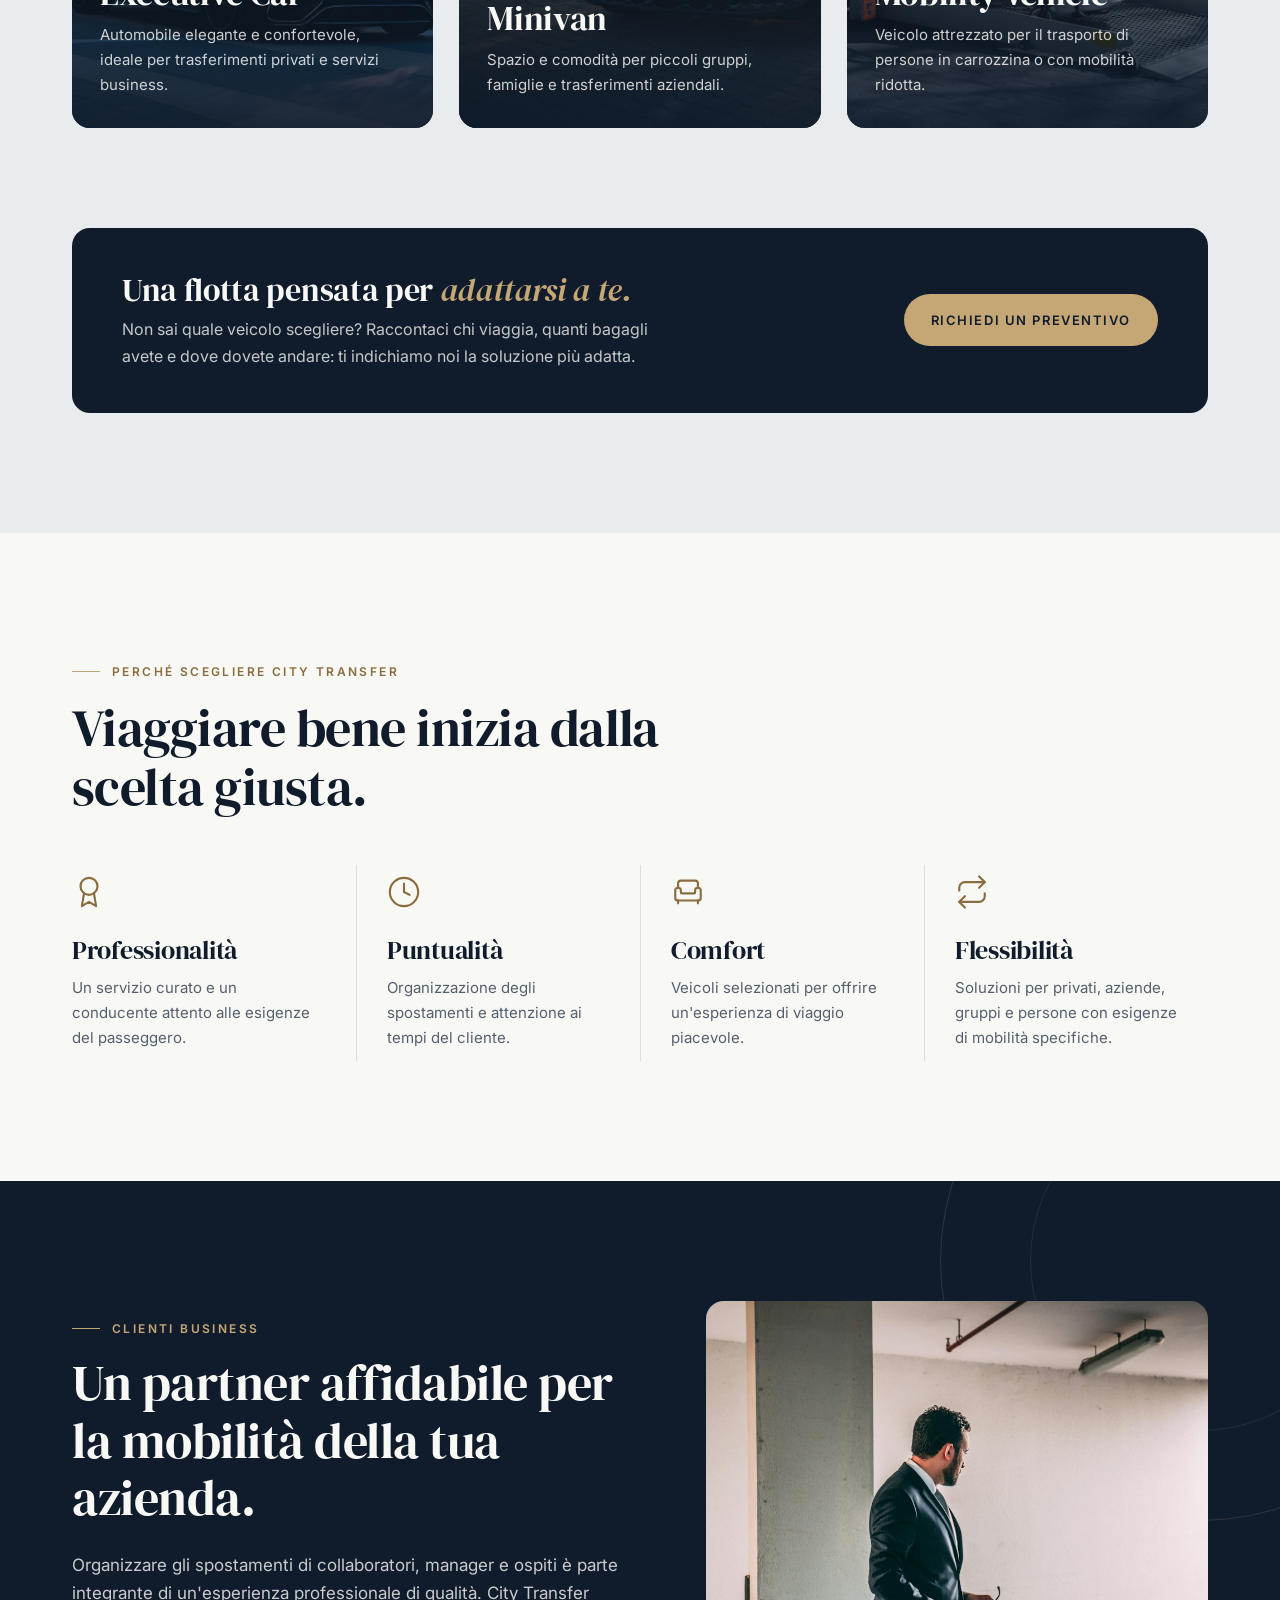
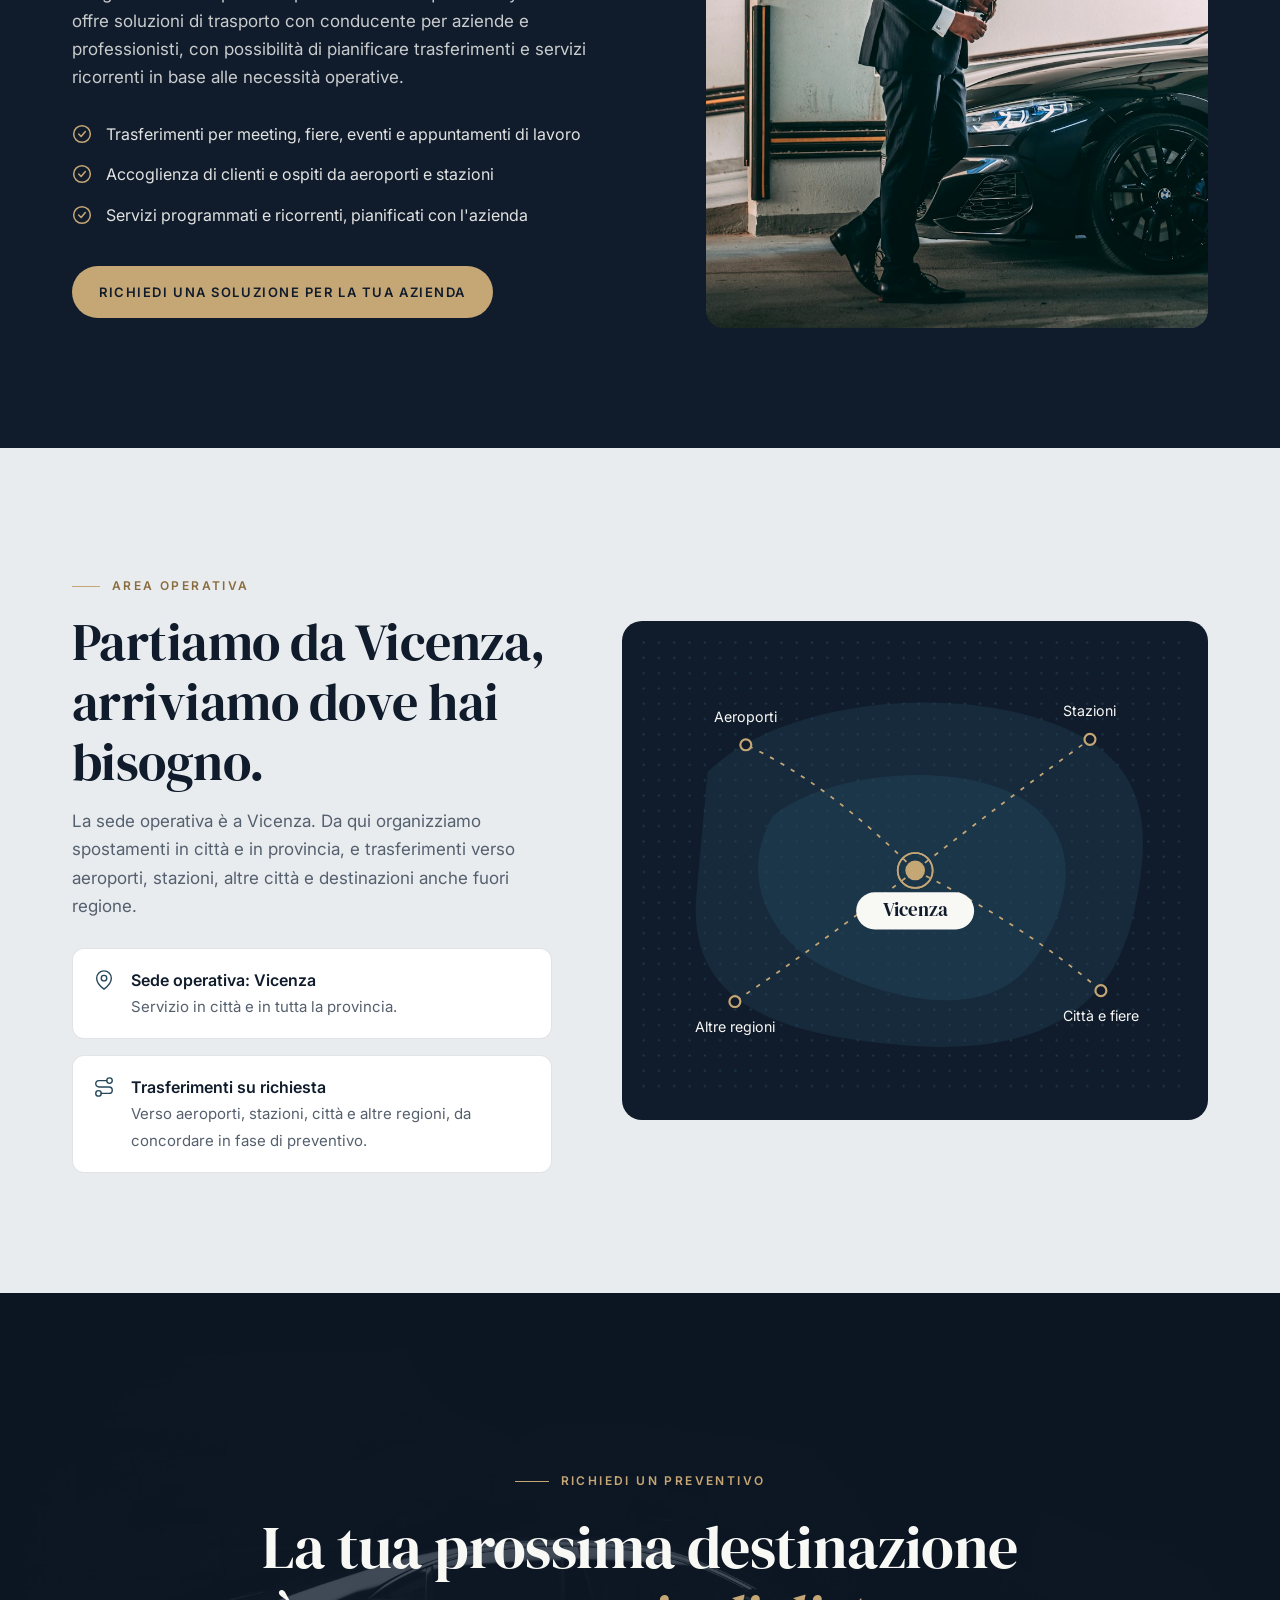
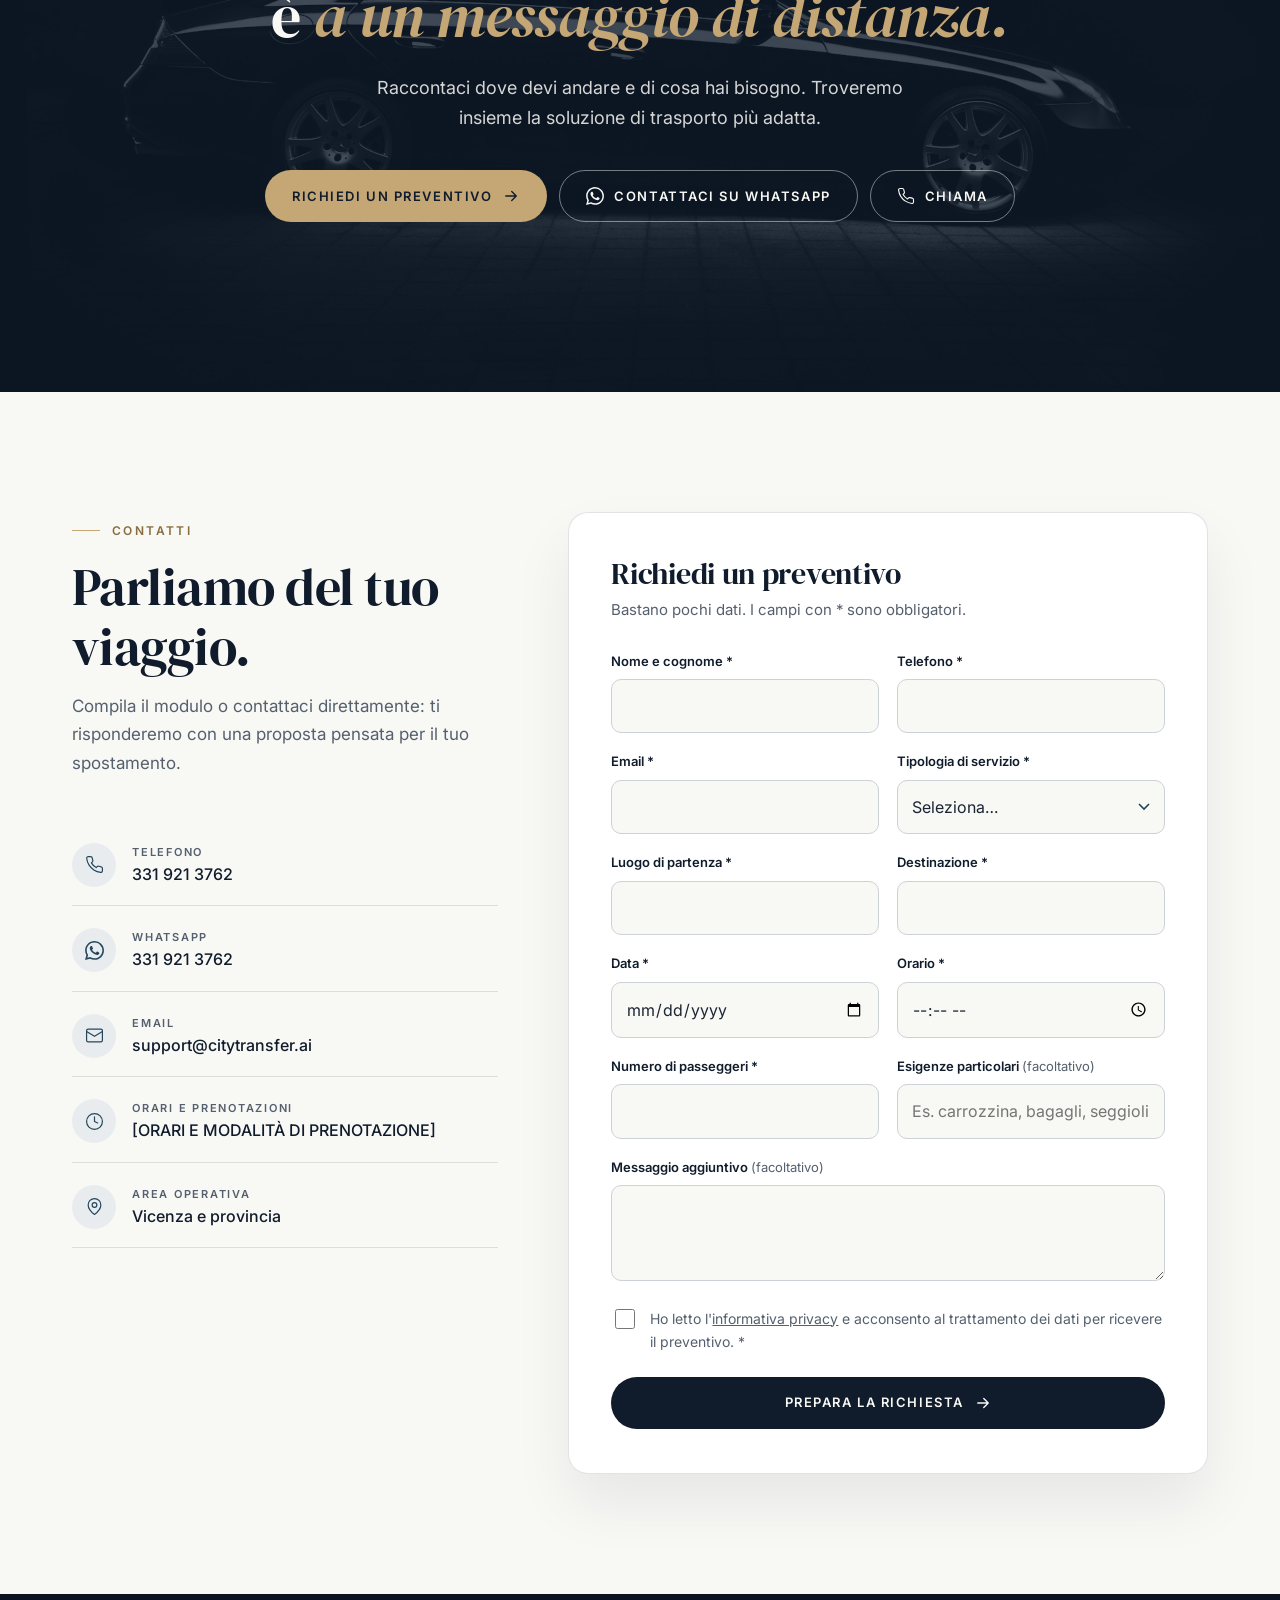
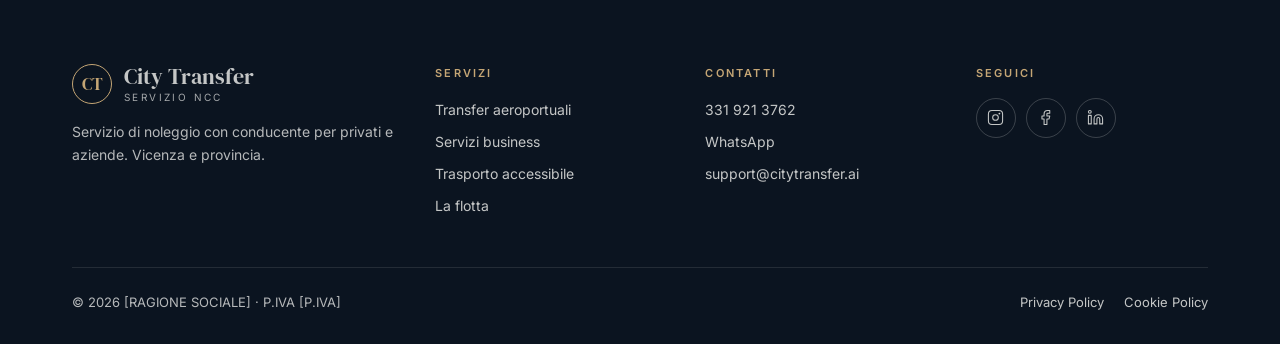
==== commit 27c79298: "Aggiungi pulsante Chiama, numero ed email, nuovo titolo - Pulsante Chiama (331 921 3762) in intestaz" ====
--- a/index.html
+++ b/index.html
@@ -71,6 +71,10 @@
     .nav a:hover{color:var(--oro)}
     .header-cta{display:none}
     .header-cta.btn{min-height:44px;padding:10px 20px}
+    .header-actions{display:flex;align-items:center;gap:10px}
+    .header-call.btn{width:46px;height:46px;min-height:46px;padding:0;border-radius:50%}
+    .header-call .lbl{display:none}
+    .mobile-menu .mm-call{margin-top:12px}
     .burger{width:46px;height:46px;border:1px solid rgba(248,248,245,.35);border-radius:50%;background:transparent;color:var(--bianco);display:grid;place-items:center;cursor:pointer}
     .burger span{display:block;width:18px;height:1.5px;background:currentColor;position:relative;transition:background .2s}
     .burger span::before,.burger span::after{content:"";position:absolute;left:0;width:18px;height:1.5px;background:currentColor;transition:transform .25s}
@@ -85,6 +89,8 @@
     @media (min-width:1024px){
       .nav,.header-cta{display:flex}
       .burger,.mobile-menu{display:none}
+      .header-call.btn{width:auto;height:auto;min-height:44px;padding:10px 20px;border-radius:999px}
+      .header-call .lbl{display:inline}
     }
 
     /* ---------- Segnaposto immagini ---------- */
@@ -323,8 +329,11 @@
         <li><a href="#contatti">Contatti</a></li>
       </ul>
     </nav>
-    <a href="#contatti" class="btn btn-oro header-cta">Preventivo</a>
-    <button class="burger" aria-label="Apri il menu" aria-expanded="false" aria-controls="mobile-menu"><span></span></button>
+    <div class="header-actions">
+      <a href="tel:+393319213762" class="btn btn-ghost header-call" aria-label="Chiama 331 921 3762"><svg><use href="#i-phone"/></svg><span class="lbl">Chiama</span></a>
+      <a href="#contatti" class="btn btn-oro header-cta">Preventivo</a>
+      <button class="burger" aria-label="Apri il menu" aria-expanded="false" aria-controls="mobile-menu"><span></span></button>
+    </div>
   </div>
 </header>
 
@@ -336,6 +345,7 @@
   <a href="#area">Area operativa</a>
   <a href="#contatti">Contatti</a>
   <a href="#contatti" class="btn btn-oro">Richiedi un preventivo</a>
+  <a href="tel:+393319213762" class="btn btn-ghost mm-call"><svg><use href="#i-phone"/></svg> Chiama 331 921 3762</a>
 </div>
 
 <main>
@@ -353,11 +363,12 @@
   <div class="wrap">
     <div class="hero-content">
       <span class="eyebrow">NCC · Vicenza</span>
-      <h1>Il tuo viaggio, il nostro modo di <em>accompagnarti.</em></h1>
+      <h1>Servizio di noleggio con conducente <em>a Vicenza.</em></h1>
       <p class="lead">Servizio NCC a Vicenza e dintorni. Trasferimenti privati e aziendali, con il comfort, la puntualità e la flessibilità che ogni spostamento merita.</p>
       <div class="cta-row">
         <a href="#contatti" class="btn btn-oro">Richiedi un preventivo <svg><use href="#i-arrow"/></svg></a>
-        <a href="https://wa.me/39NUMERO?text=Buongiorno%2C%20vorrei%20informazioni%20su%20un%20transfer." class="btn btn-ghost" target="_blank" rel="noopener"><svg><use href="#i-wa"/></svg> Contattaci su WhatsApp</a>
+        <a href="https://wa.me/393319213762?text=Buongiorno%2C%20vorrei%20informazioni%20su%20un%20transfer." class="btn btn-ghost" target="_blank" rel="noopener"><svg><use href="#i-wa"/></svg> Contattaci su WhatsApp</a>
+        <a href="tel:+393319213762" class="btn btn-ghost"><svg><use href="#i-phone"/></svg> Chiama</a>
       </div>
       <p class="hero-note"><svg><use href="#i-pin"/></svg> Servizio privato con conducente · Vicenza e provincia</p>
     </div>
@@ -592,7 +603,8 @@
     <p>Raccontaci dove devi andare e di cosa hai bisogno. Troveremo insieme la soluzione di trasporto più adatta.</p>
     <div class="cta-row">
       <a href="#contatti" class="btn btn-oro">Richiedi un preventivo <svg><use href="#i-arrow"/></svg></a>
-      <a href="https://wa.me/39NUMERO?text=Buongiorno%2C%20vorrei%20informazioni%20su%20un%20transfer." class="btn btn-ghost" target="_blank" rel="noopener"><svg><use href="#i-wa"/></svg> Contattaci su WhatsApp</a>
+      <a href="https://wa.me/393319213762?text=Buongiorno%2C%20vorrei%20informazioni%20su%20un%20transfer." class="btn btn-ghost" target="_blank" rel="noopener"><svg><use href="#i-wa"/></svg> Contattaci su WhatsApp</a>
+      <a href="tel:+393319213762" class="btn btn-ghost"><svg><use href="#i-phone"/></svg> Chiama</a>
     </div>
   </div>
 </section>
@@ -608,9 +620,9 @@
           <p>Compila il modulo o contattaci direttamente: ti risponderemo con una proposta pensata per il tuo spostamento.</p>
         </div>
         <ul class="info-list">
-          <li><span class="ico"><svg><use href="#i-phone"/></svg></span><div><small>Telefono</small><a href="tel:+39NUMERO">[NUMERO DI TELEFONO]</a></div></li>
-          <li><span class="ico"><svg><use href="#i-wa"/></svg></span><div><small>WhatsApp</small><a href="https://wa.me/39NUMERO" target="_blank" rel="noopener">[NUMERO WHATSAPP]</a></div></li>
-          <li><span class="ico"><svg><use href="#i-mail"/></svg></span><div><small>Email</small><a href="mailto:[EMAIL]">[EMAIL]</a></div></li>
+          <li><span class="ico"><svg><use href="#i-phone"/></svg></span><div><small>Telefono</small><a href="tel:+393319213762">331 921 3762</a></div></li>
+          <li><span class="ico"><svg><use href="#i-wa"/></svg></span><div><small>WhatsApp</small><a href="https://wa.me/393319213762" target="_blank" rel="noopener">331 921 3762</a></div></li>
+          <li><span class="ico"><svg><use href="#i-mail"/></svg></span><div><small>Email</small><a href="mailto:support@citytransfer.ai">support@citytransfer.ai</a></div></li>
           <li><span class="ico"><svg><use href="#i-clock"/></svg></span><div><small>Orari e prenotazioni</small><span class="val">[ORARI E MODALITÀ DI PRENOTAZIONE]</span></div></li>
           <li><span class="ico"><svg><use href="#i-pin"/></svg></span><div><small>Area operativa</small><span class="val">Vicenza e provincia</span></div></li>
         </ul>
@@ -682,9 +694,9 @@
       <div>
         <h4>Contatti</h4>
         <ul>
-          <li><a href="tel:+39NUMERO">[NUMERO DI TELEFONO]</a></li>
-          <li><a href="https://wa.me/39NUMERO" target="_blank" rel="noopener">WhatsApp</a></li>
-          <li><a href="mailto:[EMAIL]">[EMAIL]</a></li>
+          <li><a href="tel:+393319213762">331 921 3762</a></li>
+          <li><a href="https://wa.me/393319213762" target="_blank" rel="noopener">WhatsApp</a></li>
+          <li><a href="mailto:support@citytransfer.ai">support@citytransfer.ai</a></li>
         </ul>
       </div>
       <div>
@@ -707,14 +719,14 @@
   </div>
 </footer>
 
-<a class="wa-float" href="https://wa.me/39NUMERO?text=Buongiorno%2C%20vorrei%20informazioni%20su%20un%20transfer." target="_blank" rel="noopener" aria-label="Scrivici su WhatsApp"><svg><use href="#i-wa"/></svg></a>
+<a class="wa-float" href="https://wa.me/393319213762?text=Buongiorno%2C%20vorrei%20informazioni%20su%20un%20transfer." target="_blank" rel="noopener" aria-label="Scrivici su WhatsApp"><svg><use href="#i-wa"/></svg></a>
 
 <script>
   /* ===== DATI DA PERSONALIZZARE =====
-     Sostituire 39NUMERO con il numero WhatsApp (es. 393401234567, senza + né spazi)
-     e [EMAIL] con l'email reale, anche nel resto della pagina (Cerca e sostituisci). */
-  const WHATSAPP = "39NUMERO";
-  const EMAIL = "[EMAIL]";
+     Numero WhatsApp/telefono e email del cliente.
+     Se cambiano, aggiornarli anche nel resto della pagina (Cerca e sostituisci). */
+  const WHATSAPP = "393319213762";
+  const EMAIL = "support@citytransfer.ai";
 
   // Foto mancanti: se un'immagine non esiste, resta lo sfondo elegante con l'etichetta
   document.querySelectorAll('.media img').forEach(img => {
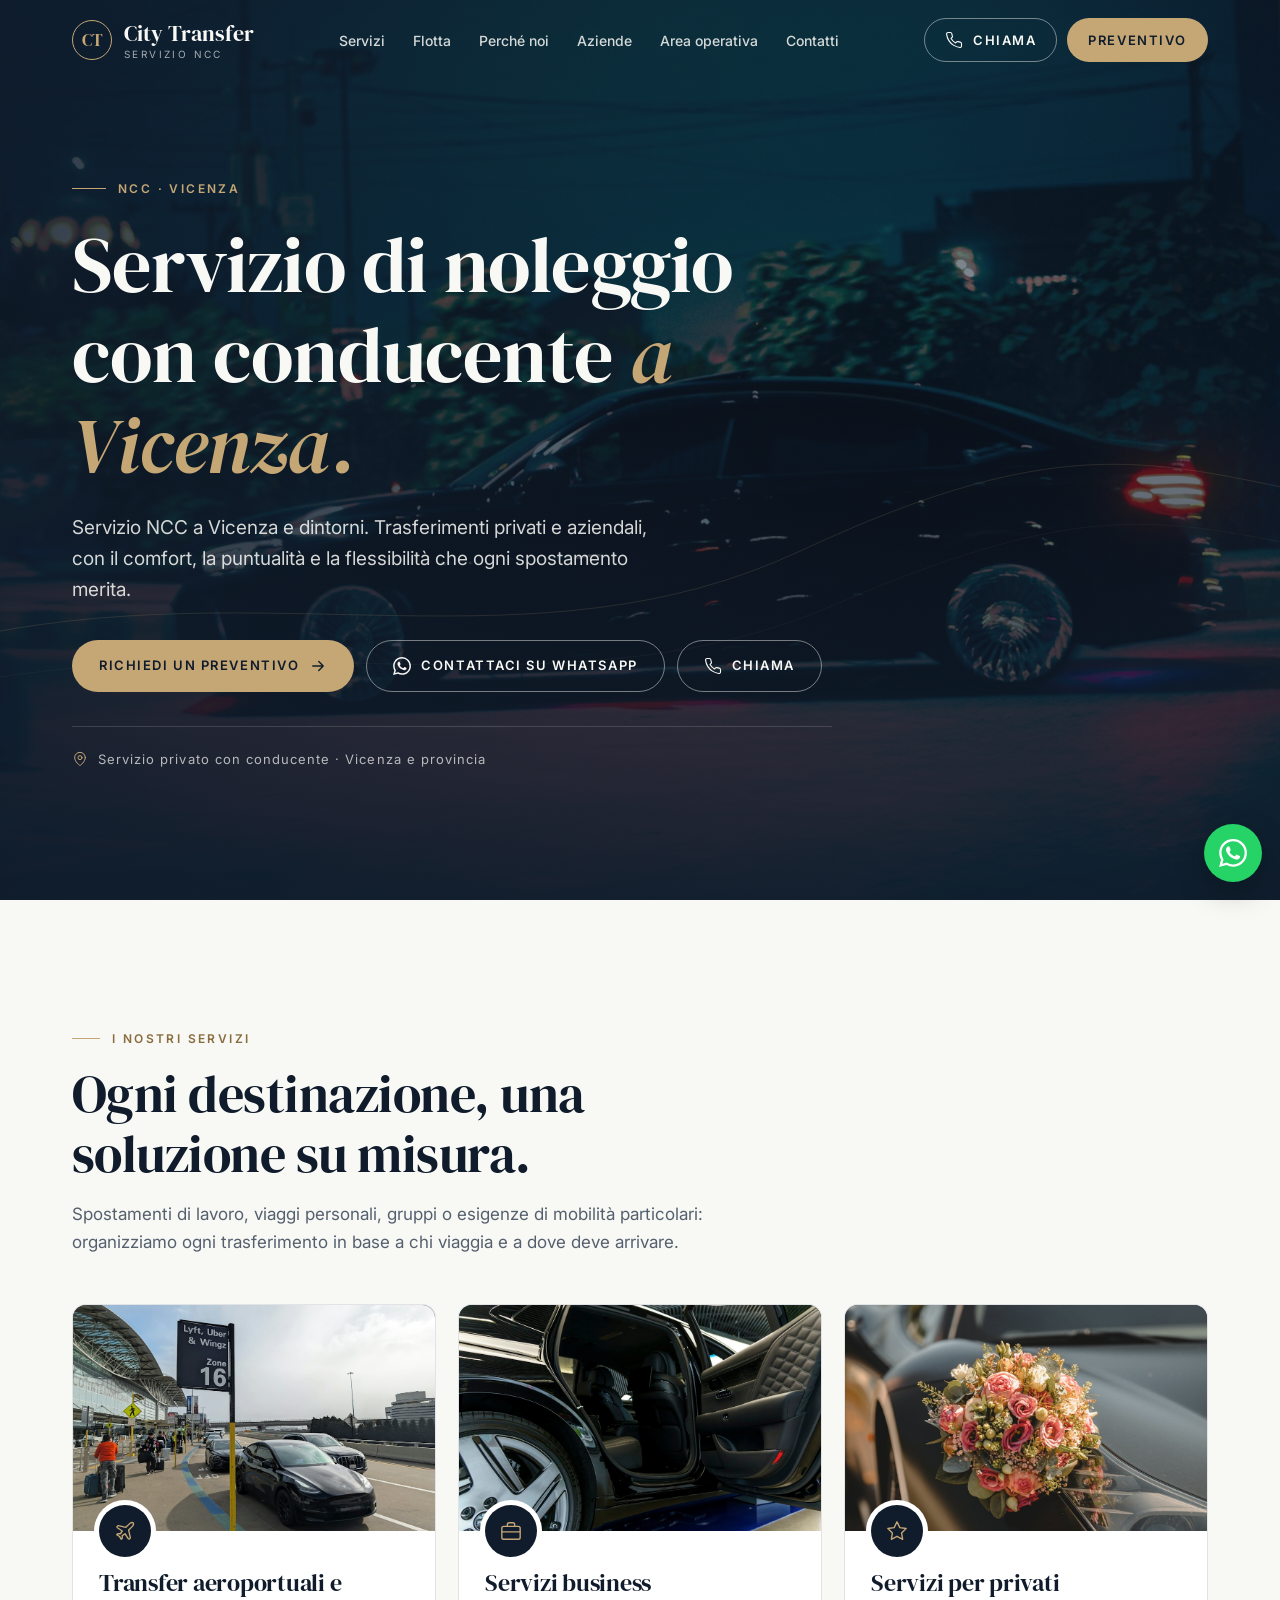
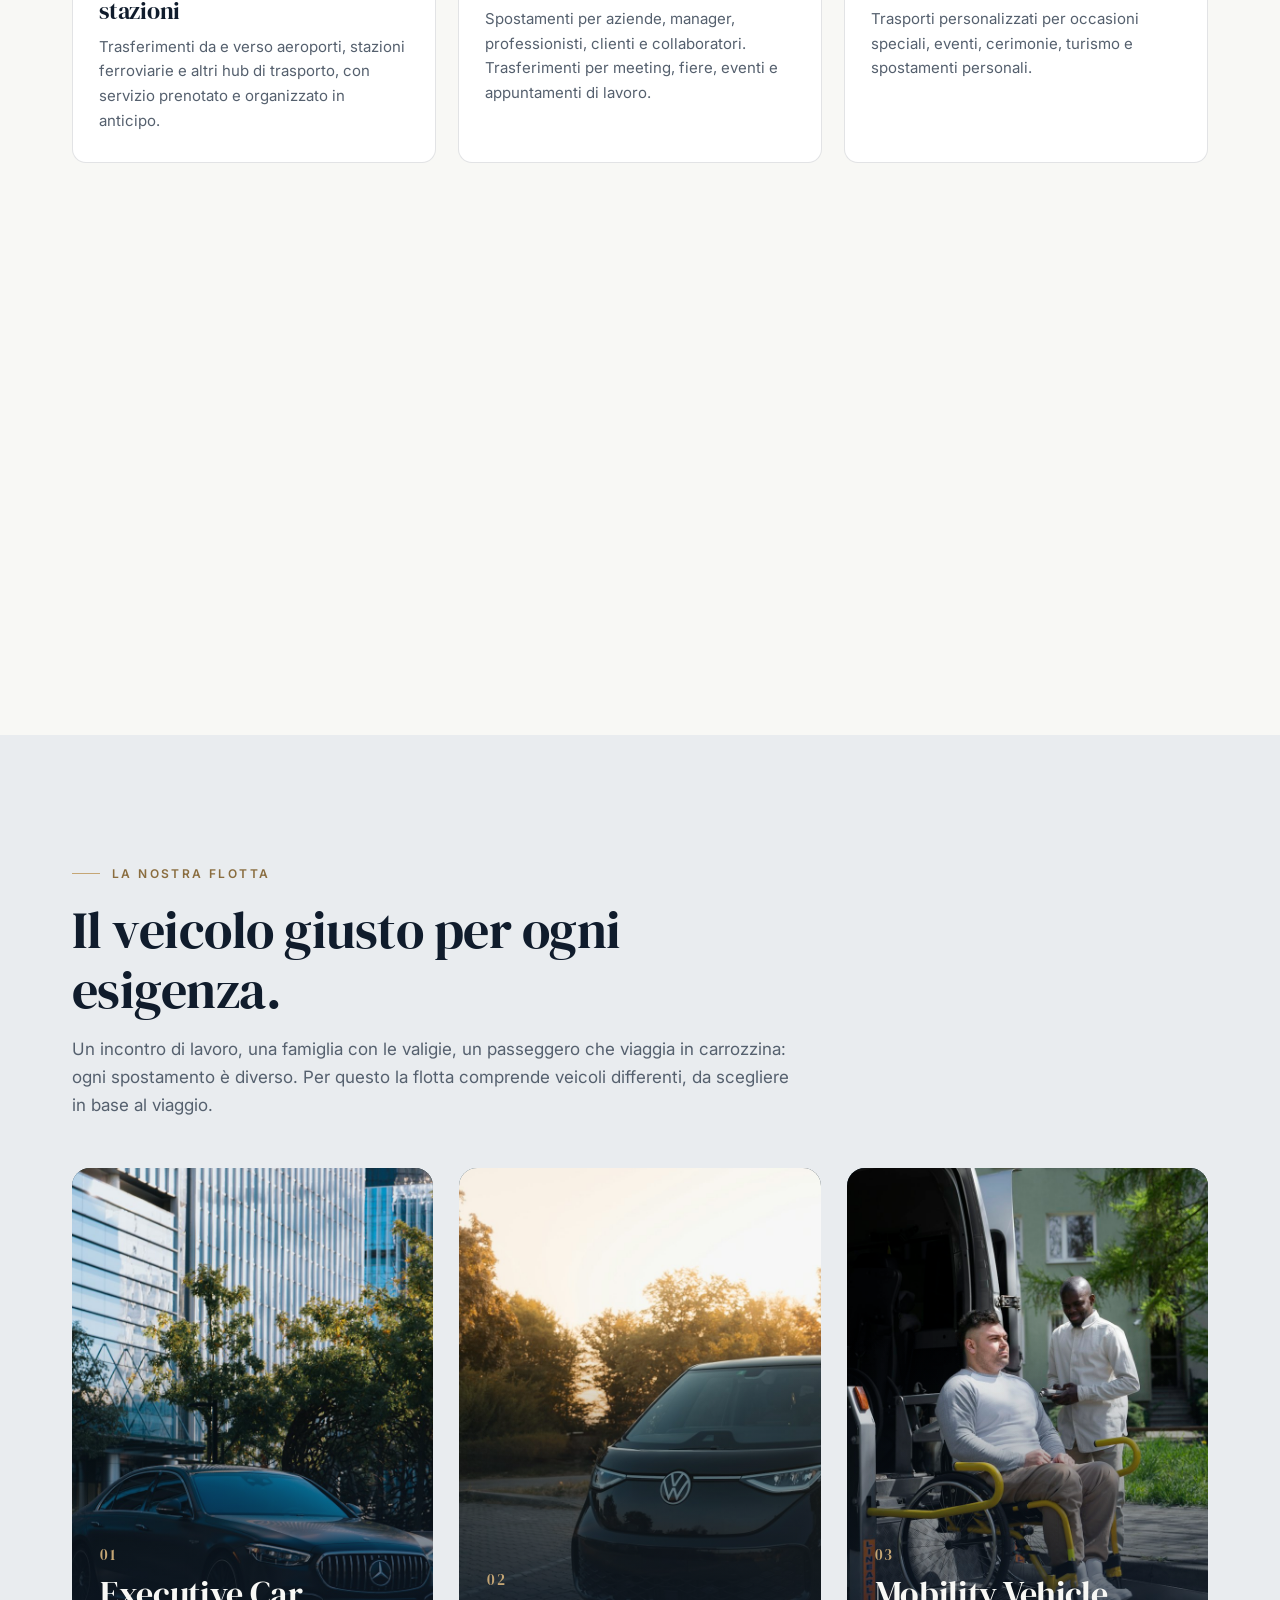
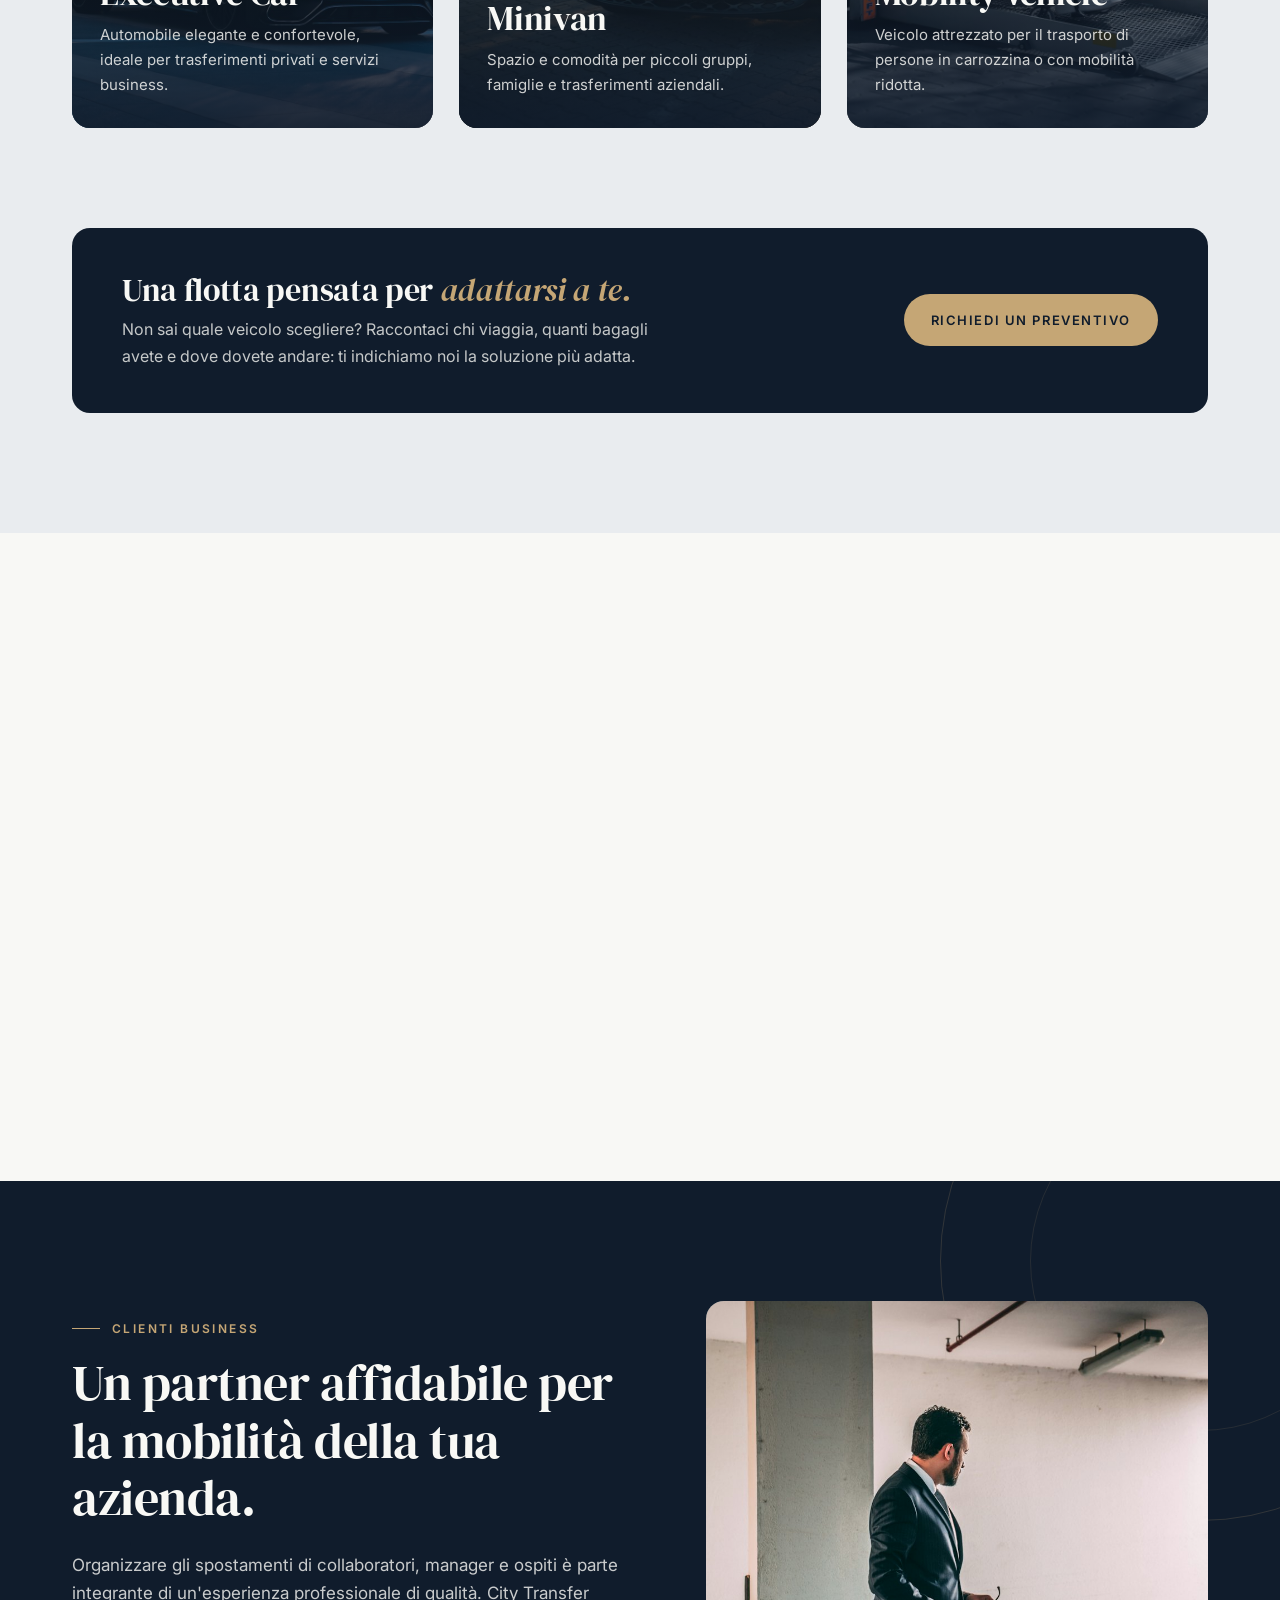
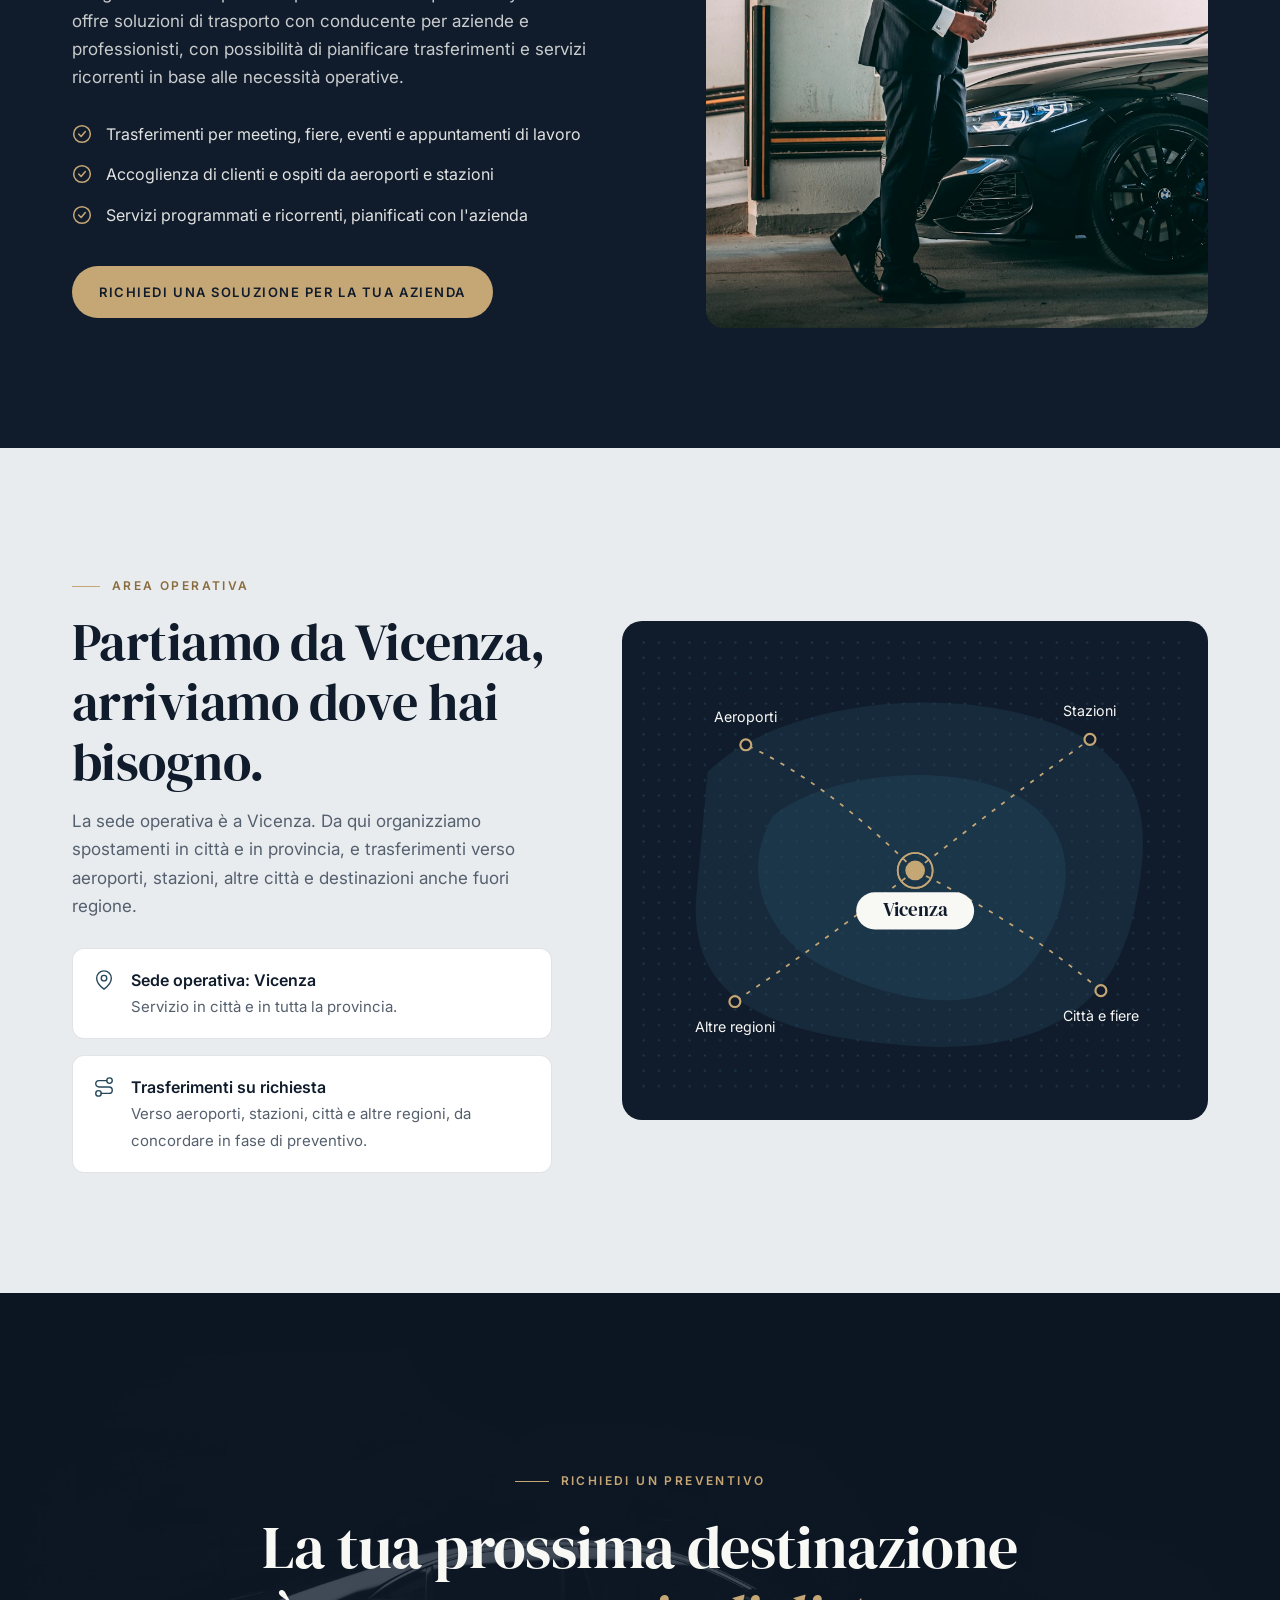
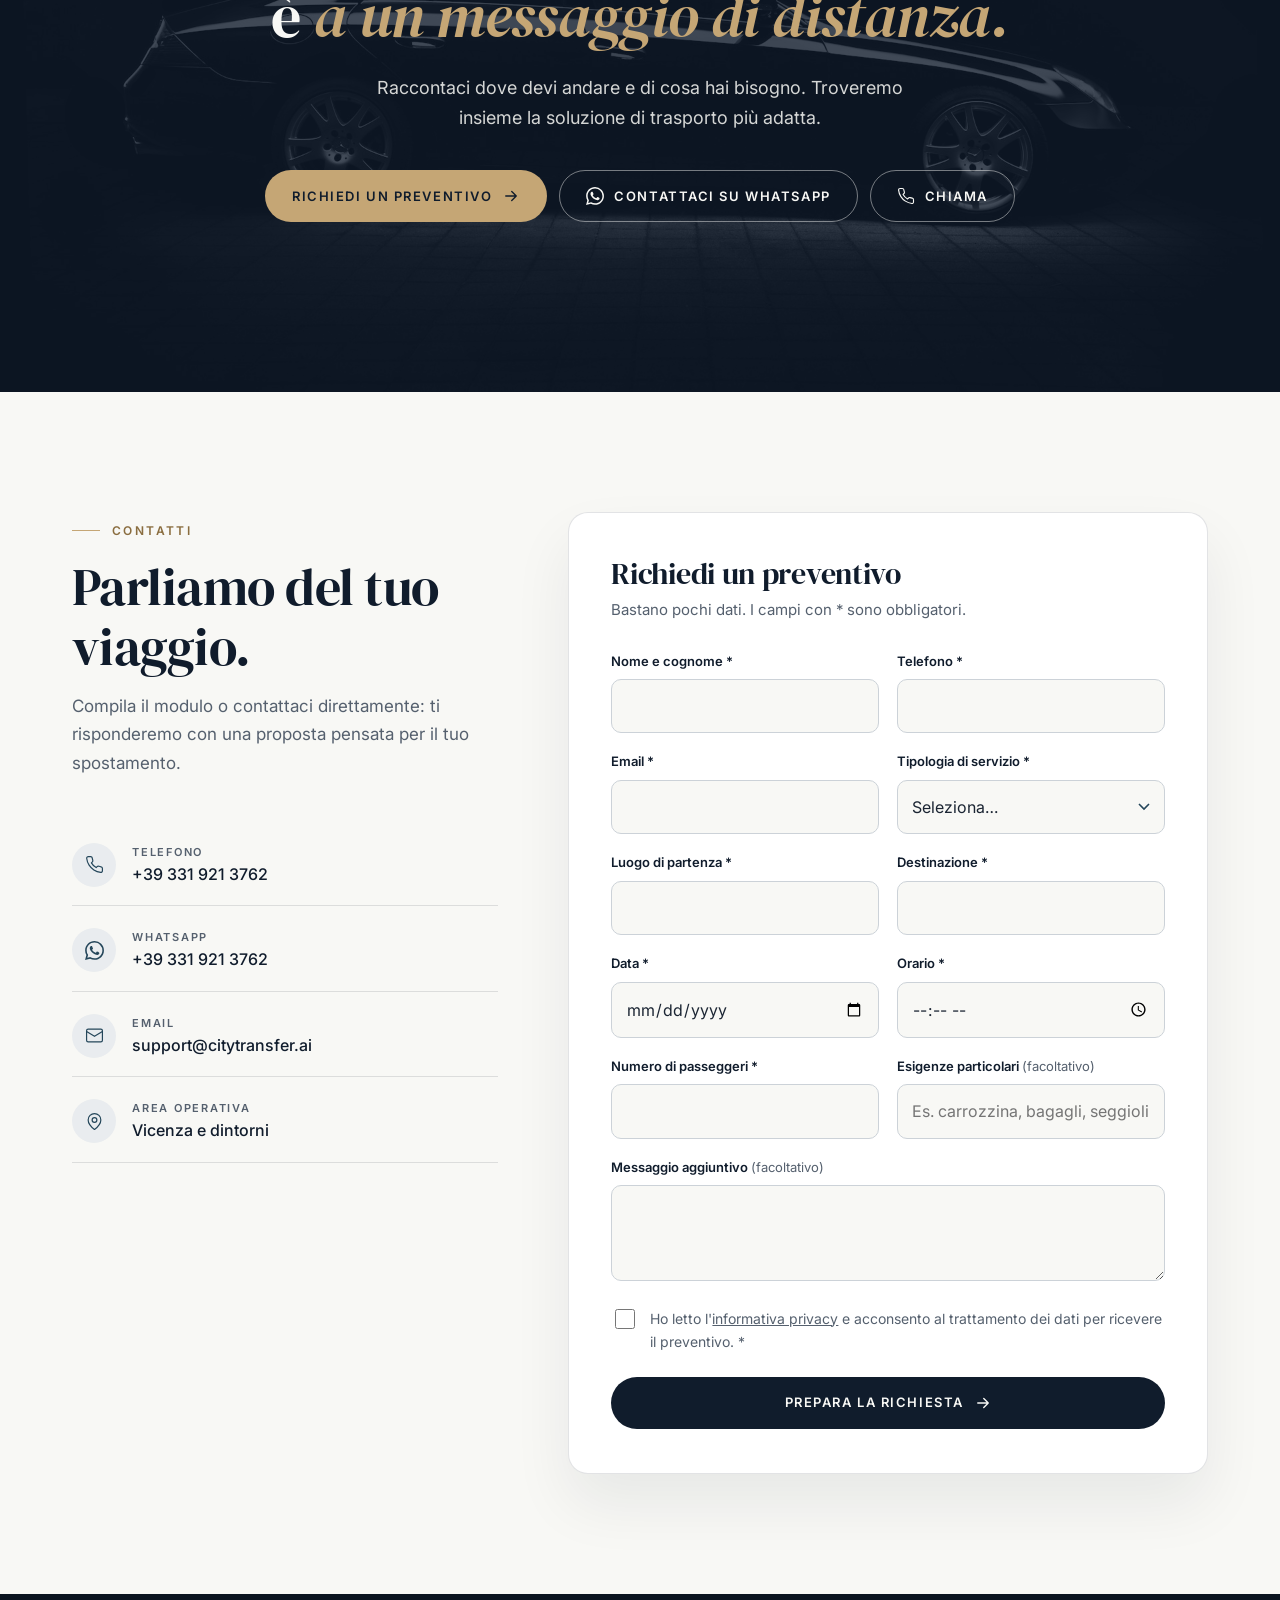
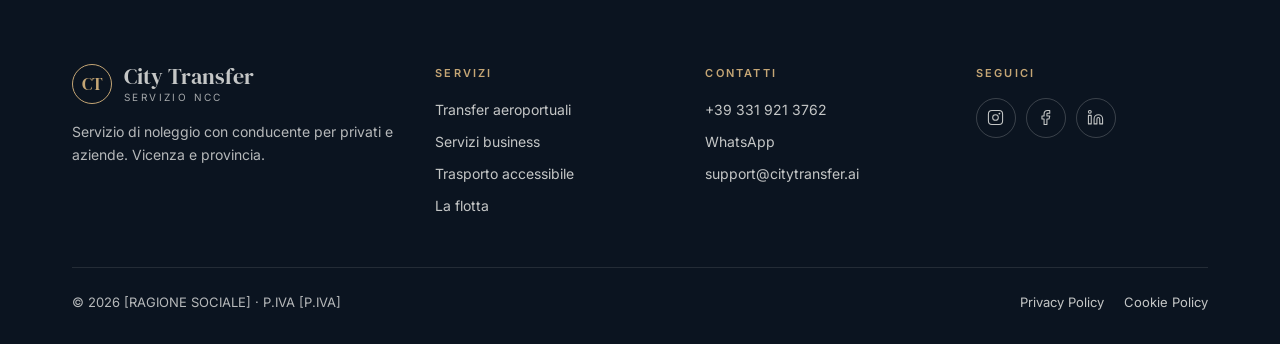
==== commit cfff753c: "Contatti: numero con +39, niente numero sui pulsanti, tolto orari, area Vicenza e dintorni Co-Author" ====
--- a/index.html
+++ b/index.html
@@ -330,7 +330,7 @@
       </ul>
     </nav>
     <div class="header-actions">
-      <a href="tel:+393319213762" class="btn btn-ghost header-call" aria-label="Chiama 331 921 3762"><svg><use href="#i-phone"/></svg><span class="lbl">Chiama</span></a>
+      <a href="tel:+393319213762" class="btn btn-ghost header-call" aria-label="Chiama City Transfer"><svg><use href="#i-phone"/></svg><span class="lbl">Chiama</span></a>
       <a href="#contatti" class="btn btn-oro header-cta">Preventivo</a>
       <button class="burger" aria-label="Apri il menu" aria-expanded="false" aria-controls="mobile-menu"><span></span></button>
     </div>
@@ -345,7 +345,7 @@
   <a href="#area">Area operativa</a>
   <a href="#contatti">Contatti</a>
   <a href="#contatti" class="btn btn-oro">Richiedi un preventivo</a>
-  <a href="tel:+393319213762" class="btn btn-ghost mm-call"><svg><use href="#i-phone"/></svg> Chiama 331 921 3762</a>
+  <a href="tel:+393319213762" class="btn btn-ghost mm-call"><svg><use href="#i-phone"/></svg> Chiama</a>
 </div>
 
 <main>
@@ -620,11 +620,10 @@
           <p>Compila il modulo o contattaci direttamente: ti risponderemo con una proposta pensata per il tuo spostamento.</p>
         </div>
         <ul class="info-list">
-          <li><span class="ico"><svg><use href="#i-phone"/></svg></span><div><small>Telefono</small><a href="tel:+393319213762">331 921 3762</a></div></li>
-          <li><span class="ico"><svg><use href="#i-wa"/></svg></span><div><small>WhatsApp</small><a href="https://wa.me/393319213762" target="_blank" rel="noopener">331 921 3762</a></div></li>
+          <li><span class="ico"><svg><use href="#i-phone"/></svg></span><div><small>Telefono</small><a href="tel:+393319213762">+39 331 921 3762</a></div></li>
+          <li><span class="ico"><svg><use href="#i-wa"/></svg></span><div><small>WhatsApp</small><a href="https://wa.me/393319213762" target="_blank" rel="noopener">+39 331 921 3762</a></div></li>
           <li><span class="ico"><svg><use href="#i-mail"/></svg></span><div><small>Email</small><a href="mailto:support@citytransfer.ai">support@citytransfer.ai</a></div></li>
-          <li><span class="ico"><svg><use href="#i-clock"/></svg></span><div><small>Orari e prenotazioni</small><span class="val">[ORARI E MODALITÀ DI PRENOTAZIONE]</span></div></li>
-          <li><span class="ico"><svg><use href="#i-pin"/></svg></span><div><small>Area operativa</small><span class="val">Vicenza e provincia</span></div></li>
+          <li><span class="ico"><svg><use href="#i-pin"/></svg></span><div><small>Area operativa</small><span class="val">Vicenza e dintorni</span></div></li>
         </ul>
       </div>
 
@@ -694,7 +693,7 @@
       <div>
         <h4>Contatti</h4>
         <ul>
-          <li><a href="tel:+393319213762">331 921 3762</a></li>
+          <li><a href="tel:+393319213762">+39 331 921 3762</a></li>
           <li><a href="https://wa.me/393319213762" target="_blank" rel="noopener">WhatsApp</a></li>
           <li><a href="mailto:support@citytransfer.ai">support@citytransfer.ai</a></li>
         </ul>
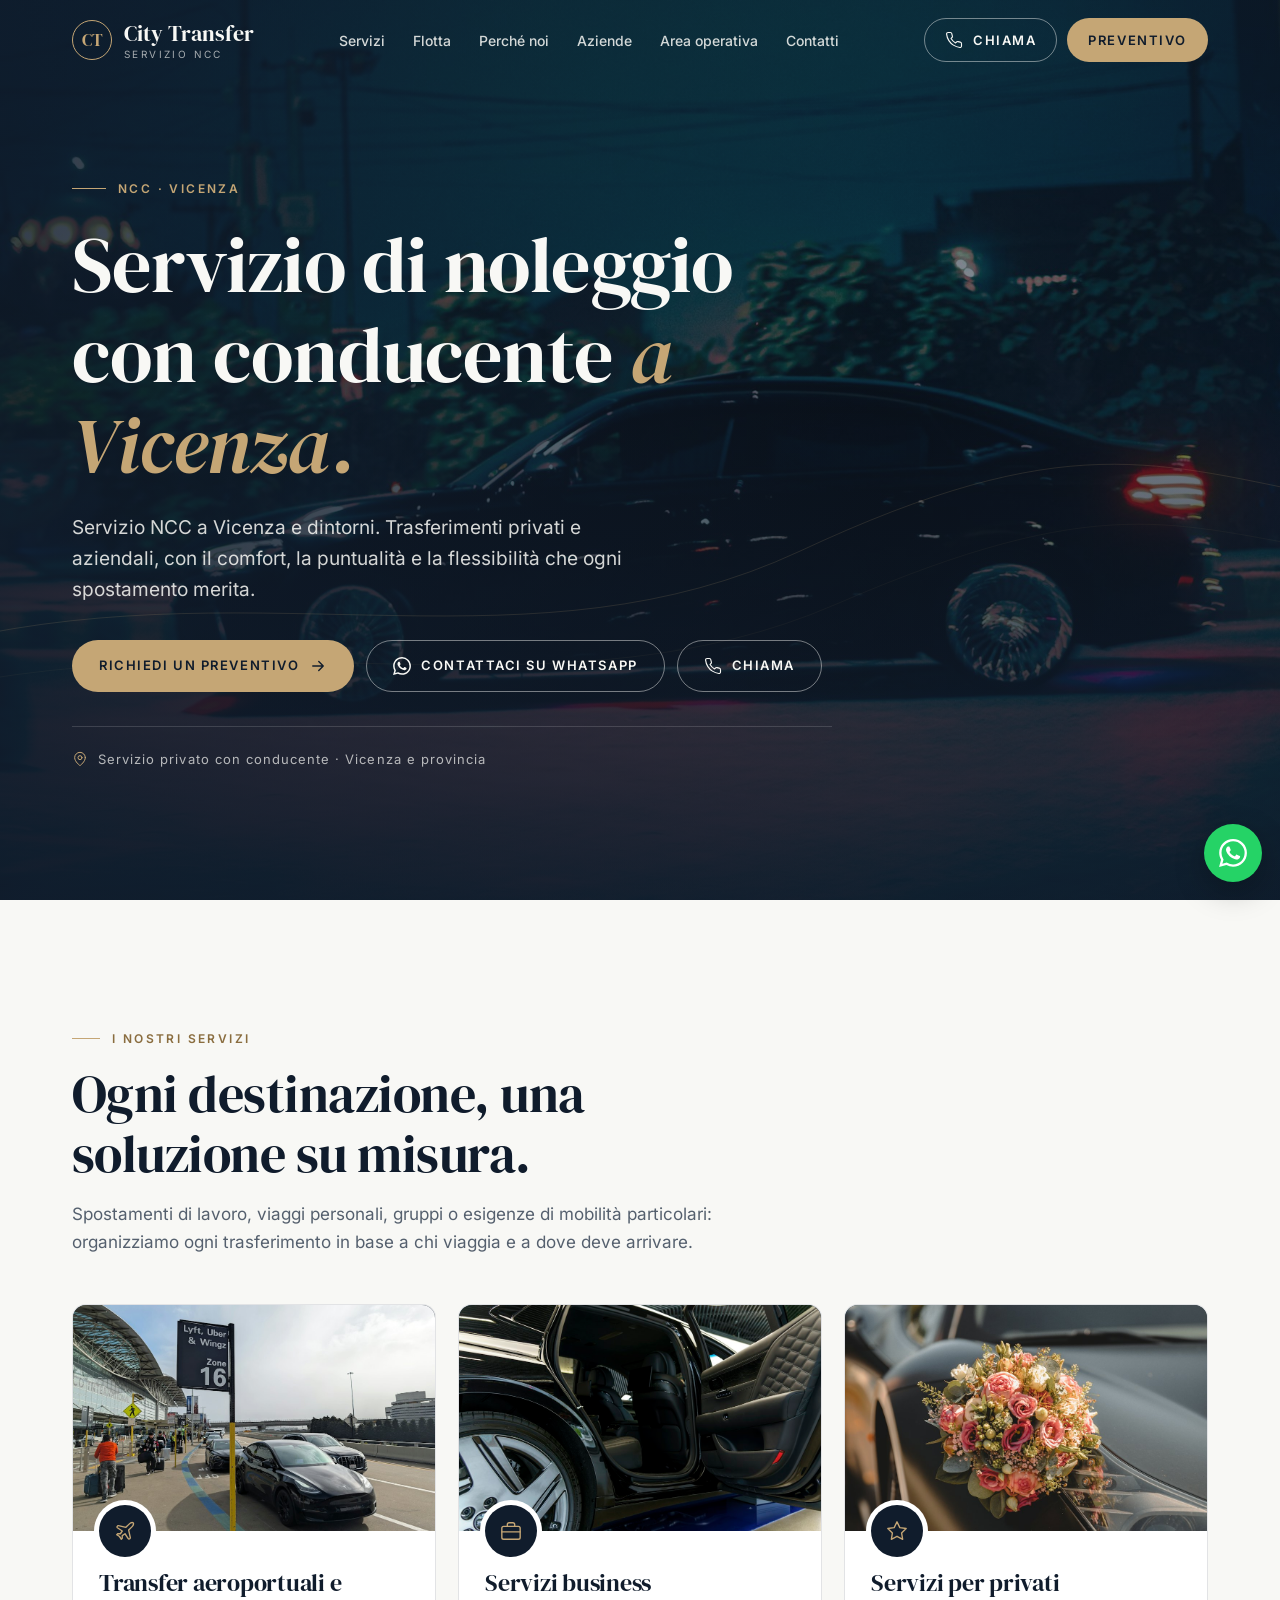
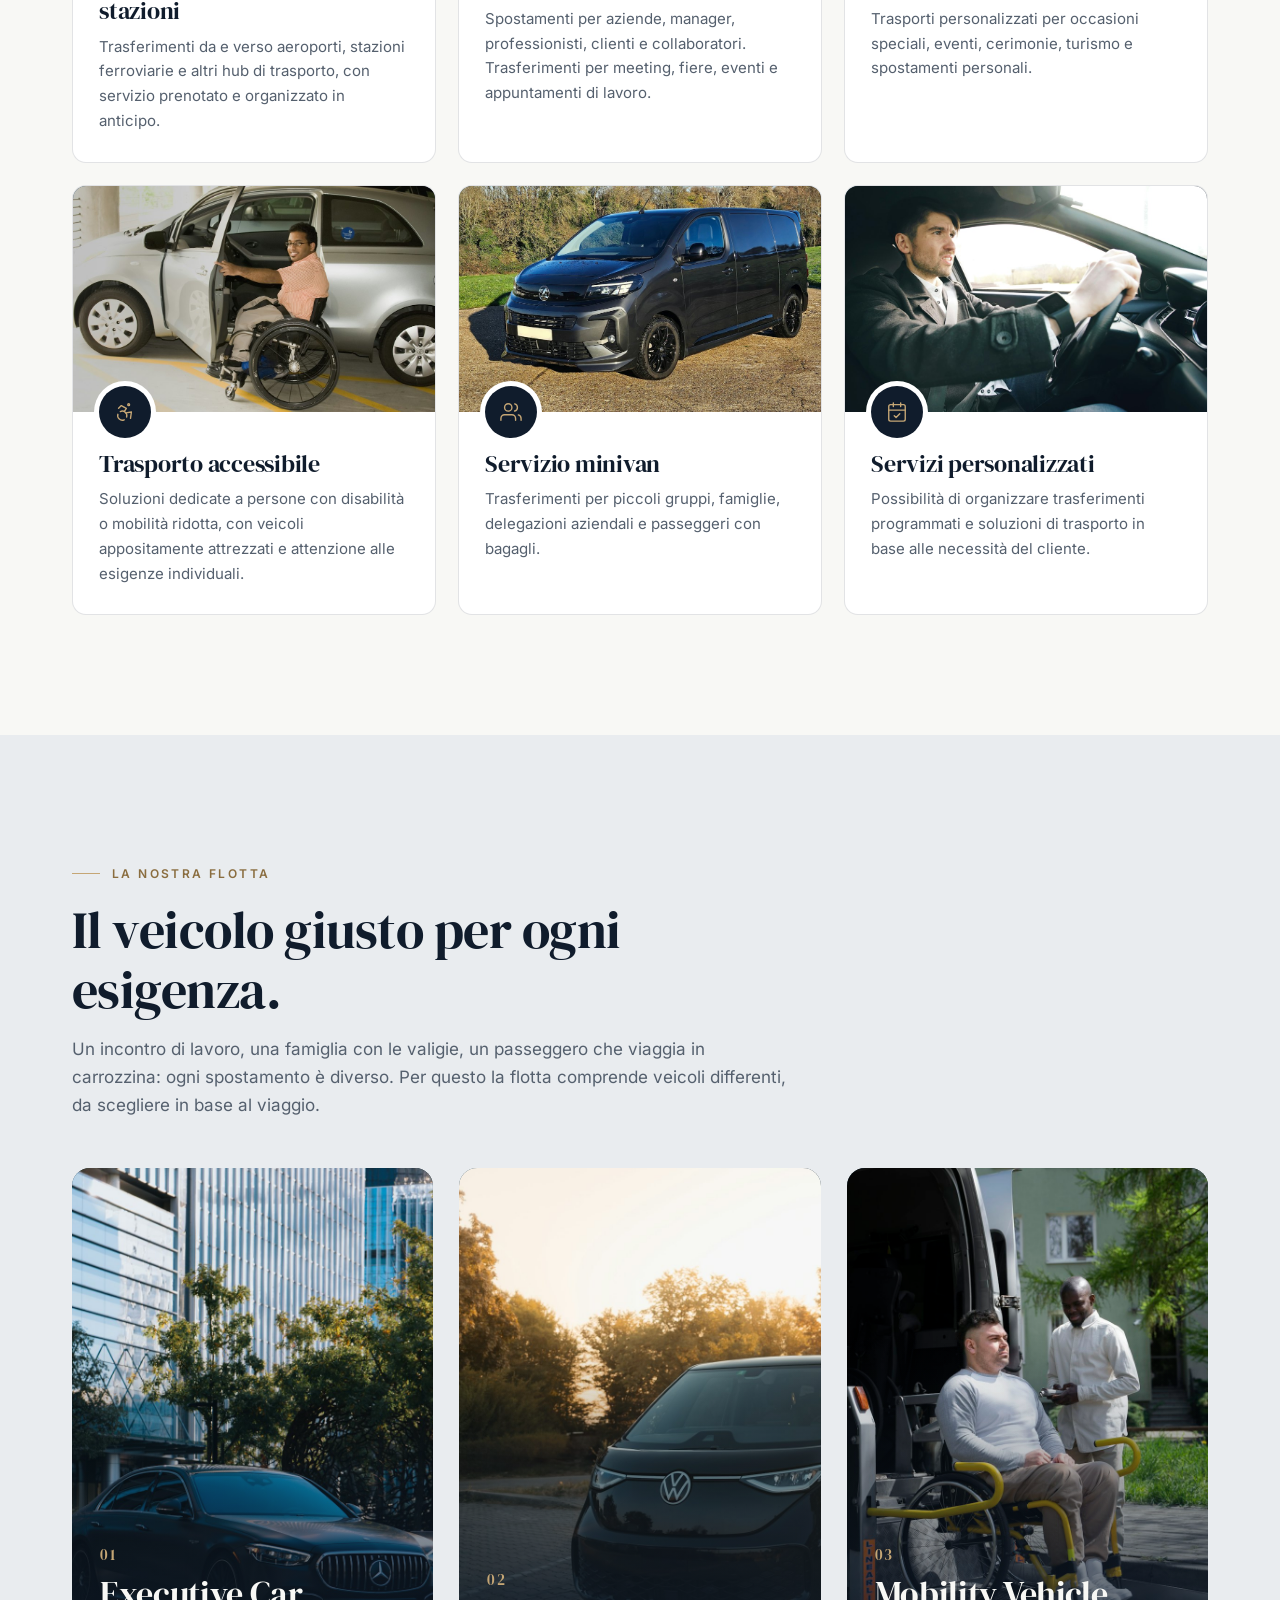
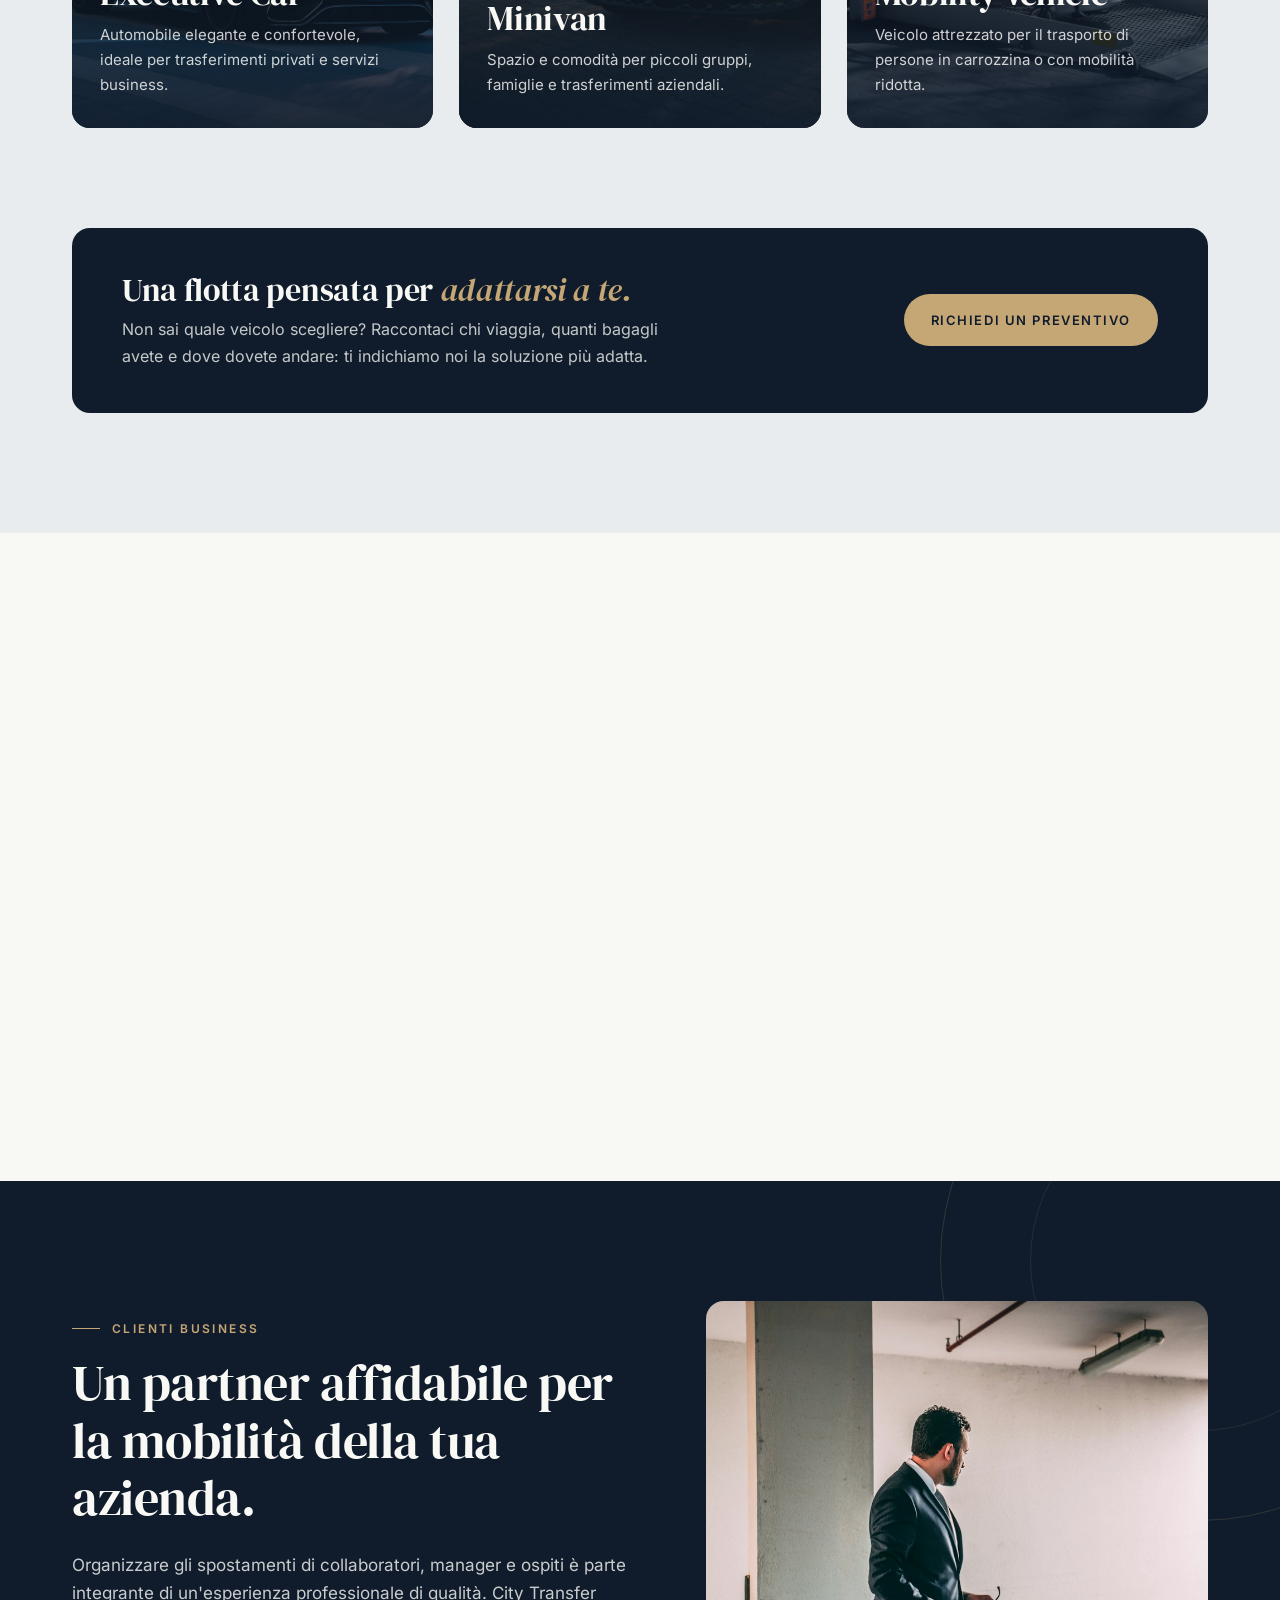
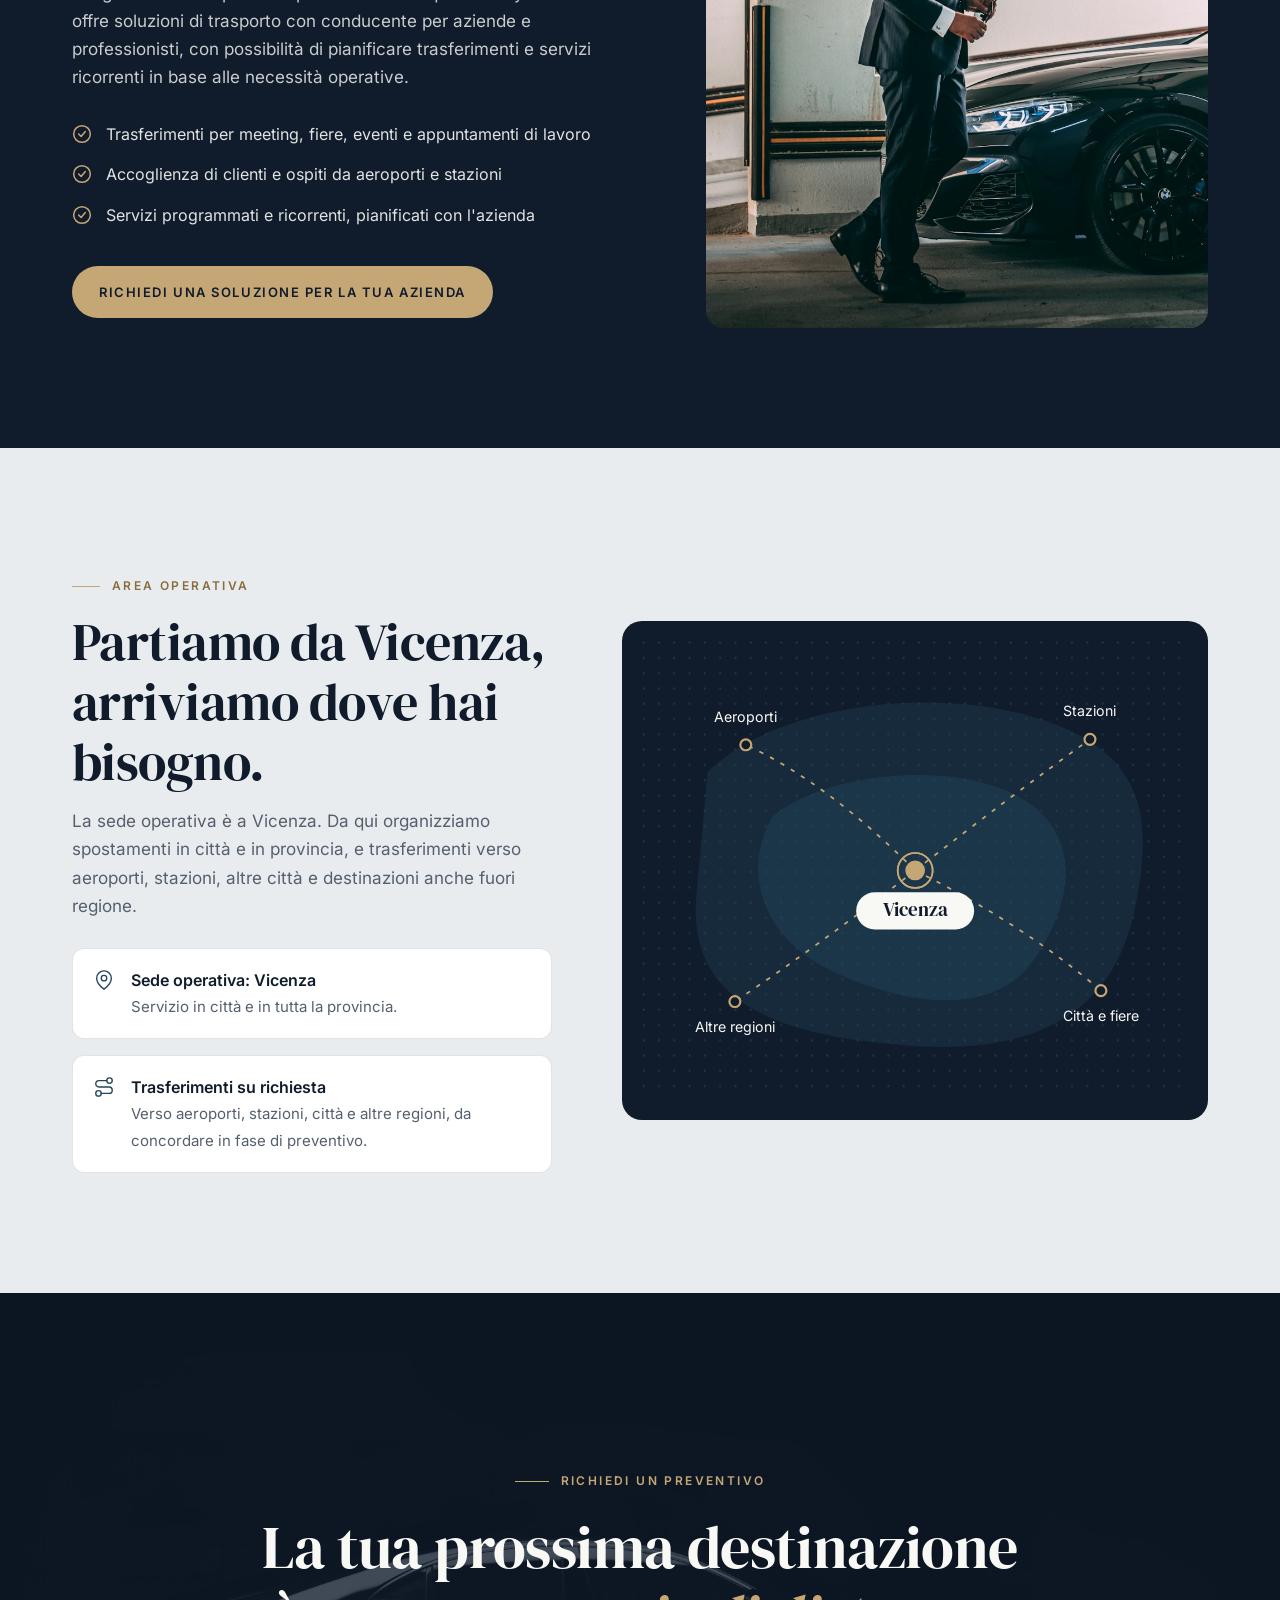
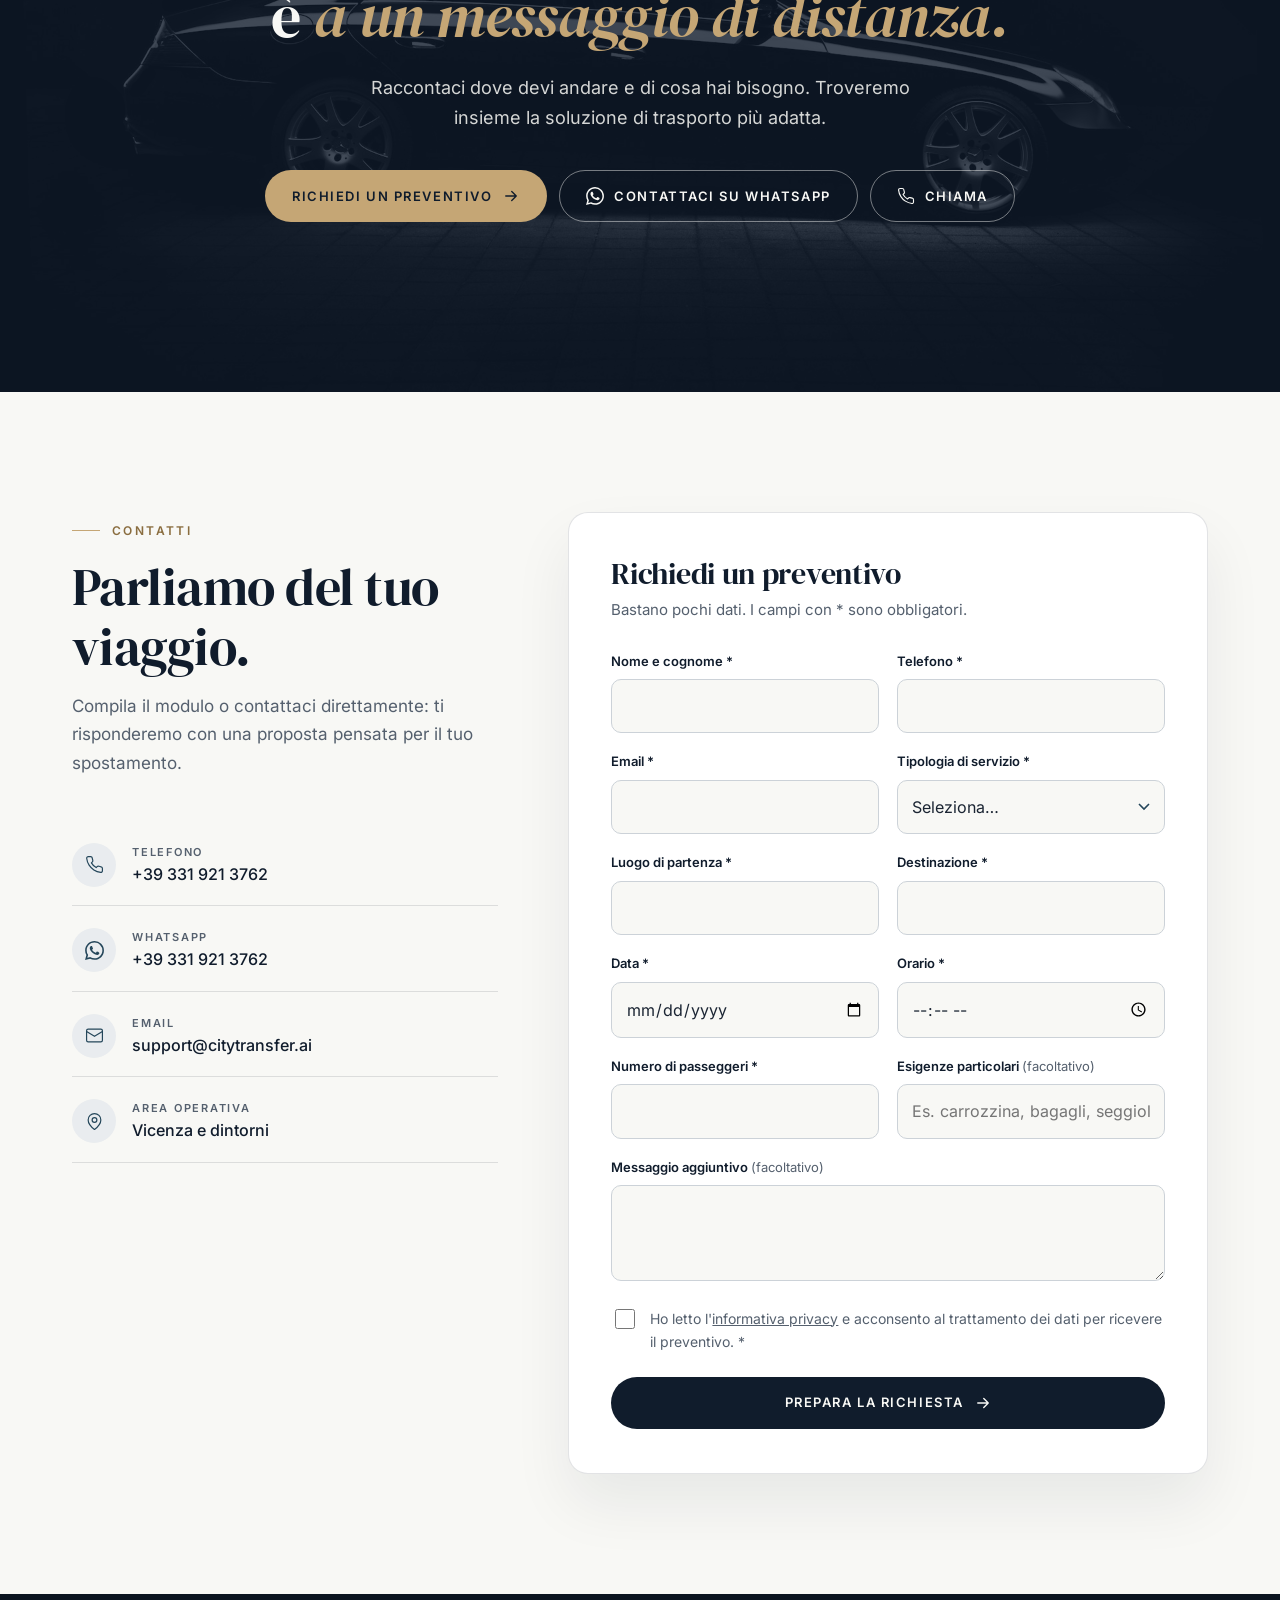
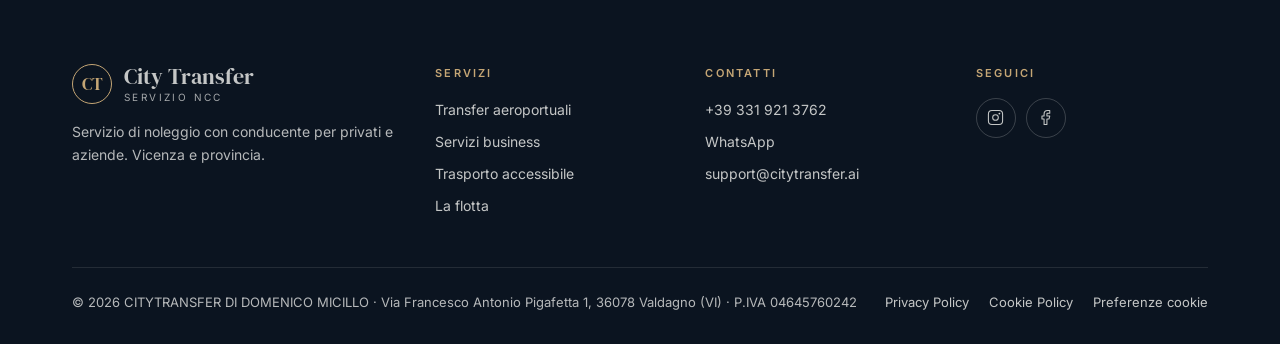
==== commit ab1c89a0: "Banner cookie, GA4, Clarity, Search Console, privacy e cookie policy, font locali, favicon, link soc" ====
--- a/index.html
+++ b/index.html
@@ -11,10 +11,29 @@
   <meta property="og:type" content="website">
   <meta property="og:locale" content="it_IT">
   <!-- Favicon provvisoria: sostituire con il logo reale (images/favicon.png) -->
-  <link rel="icon" href="data:image/svg+xml,%3Csvg xmlns='http://www.w3.org/2000/svg' viewBox='0 0 64 64'%3E%3Crect width='64' height='64' rx='14' fill='%23101C2C'/%3E%3Ctext x='32' y='42' font-family='Georgia,serif' font-size='28' fill='%23C5A675' text-anchor='middle'%3ECT%3C/text%3E%3C/svg%3E">
-  <link rel="preconnect" href="https://fonts.googleapis.com">
-  <link rel="preconnect" href="https://fonts.gstatic.com" crossorigin>
-  <link href="https://fonts.googleapis.com/css2?family=DM+Serif+Display:ital@0;1&family=Inter:wght@400;500;600&display=swap" rel="stylesheet">
+  <link rel="icon" href="/favicon.ico" sizes="48x48">
+  <link rel="icon" href="/favicon.svg" type="image/svg+xml">
+  <link rel="apple-touch-icon" href="/apple-touch-icon.png">
+  <link rel="preload" href="/fonts/dm-serif-display-latin-400-normal.woff2" as="font" type="font/woff2" crossorigin>
+  <link rel="preload" href="/fonts/inter-latin-400-normal.woff2" as="font" type="font/woff2" crossorigin>
+  <link rel="stylesheet" href="/site-base.css">
+  <link rel="stylesheet" href="/vendor/cookieconsent.css">
+
+  <!-- Google Analytics 4: parte solo con il consenso "Statistiche" -->
+  <script type="text/plain" data-category="analytics" data-service="ga4" src="https://www.googletagmanager.com/gtag/js?id=G-K69Z3D29YG"></script>
+  <script type="text/plain" data-category="analytics" data-service="ga4">
+    window.dataLayer = window.dataLayer || [];
+    function gtag(){dataLayer.push(arguments);}
+    gtag('consent', 'default', { ad_storage: 'denied', ad_user_data: 'denied', ad_personalization: 'denied', analytics_storage: 'granted' });
+    gtag('js', new Date());
+    gtag('config', 'G-K69Z3D29YG');
+  </script>
+
+  <!-- Microsoft Clarity: parte solo con il consenso "Statistiche" -->
+  <script type="text/plain" data-category="analytics" data-service="clarity">
+    (function(c,l,a,r,i,t,y){c[a]=c[a]||function(){(c[a].q=c[a].q||[]).push(arguments)};t=l.createElement(r);t.async=1;t.src="https://www.clarity.ms/tag/"+i;y=l.getElementsByTagName(r)[0];y.parentNode.insertBefore(t,y);})(window,document,"clarity","script","zikj3oge3r");
+    window.clarity('consentv2', { ad_Storage: 'denied', analytics_Storage: 'granted' });
+  </script>
 
   <style>
     :root{
@@ -654,7 +673,7 @@
             <div class="campo"><label for="f-pax">Numero di passeggeri *</label><input id="f-pax" name="Passeggeri" type="number" min="1" inputmode="numeric" required></div>
             <div class="campo"><label for="f-esigenze">Esigenze particolari <span class="opz">(facoltativo)</span></label><input id="f-esigenze" name="Esigenze particolari" type="text" placeholder="Es. carrozzina, bagagli, seggiolino"></div>
             <div class="campo full"><label for="f-msg">Messaggio aggiuntivo <span class="opz">(facoltativo)</span></label><textarea id="f-msg" name="Messaggio"></textarea></div>
-            <label class="privacy full"><input type="checkbox" id="f-privacy" required> <span>Ho letto l'<a href="#" data-placeholder="LINK PRIVACY POLICY">informativa privacy</a> e acconsento al trattamento dei dati per ricevere il preventivo. *</span></label>
+            <label class="privacy full"><input type="checkbox" id="f-privacy" required> <span>Ho letto l'<a href="/privacy.html" target="_blank">informativa privacy</a> e acconsento al trattamento dei dati per ricevere il preventivo. *</span></label>
             <div class="full"><button type="submit" class="btn btn-notte">Prepara la richiesta <svg><use href="#i-arrow"/></svg></button></div>
           </div>
         </form>
@@ -700,19 +719,18 @@
       </div>
       <div>
         <h4>Seguici</h4>
-        <!-- Lasciare solo i social che il cliente usa davvero -->
         <div class="social">
-          <a href="[LINK INSTAGRAM]" aria-label="Instagram" target="_blank" rel="noopener"><svg><use href="#i-ig"/></svg></a>
-          <a href="[LINK FACEBOOK]" aria-label="Facebook" target="_blank" rel="noopener"><svg><use href="#i-fb"/></svg></a>
-          <a href="[LINK LINKEDIN]" aria-label="LinkedIn" target="_blank" rel="noopener"><svg><use href="#i-in"/></svg></a>
+          <a href="https://www.instagram.com/citytransfer2020/" aria-label="Instagram" target="_blank" rel="noopener"><svg><use href="#i-ig"/></svg></a>
+          <a href="https://www.facebook.com/profile.php?id=61596552343853" aria-label="Facebook" target="_blank" rel="noopener"><svg><use href="#i-fb"/></svg></a>
         </div>
       </div>
     </div>
     <div class="footer-bottom">
-      <span>© <span id="anno">2026</span> [RAGIONE SOCIALE] · P.IVA [P.IVA]</span>
+      <span>© <span id="anno">2026</span> CITYTRANSFER DI DOMENICO MICILLO · Via Francesco Antonio Pigafetta 1, 36078 Valdagno (VI) · P.IVA 04645760242</span>
       <div class="legal">
-        <a href="#" data-placeholder="LINK PRIVACY POLICY">Privacy Policy</a>
-        <a href="#" data-placeholder="LINK COOKIE POLICY">Cookie Policy</a>
+        <a href="/privacy.html">Privacy Policy</a>
+        <a href="/cookie-policy.html">Cookie Policy</a>
+        <a href="#" data-cc="show-preferencesModal">Preferenze cookie</a>
       </div>
     </div>
   </div>
@@ -796,5 +814,7 @@
     result.scrollIntoView({ behavior: 'smooth', block: 'nearest' });
   });
 </script>
+<script src="/vendor/cookieconsent.umd.js"></script>
+<script src="/consent.js"></script>
 </body>
 </html>
--- a/site-base.css
+++ b/site-base.css
@@ -0,0 +1,48 @@
+/* Font ospitati sul sito (nessuna chiamata a Google Fonts) */
+@font-face{font-family:'DM Serif Display';font-style:normal;font-weight:400;font-display:swap;src:url('/fonts/dm-serif-display-latin-400-normal.woff2') format('woff2')}
+@font-face{font-family:'DM Serif Display';font-style:italic;font-weight:400;font-display:swap;src:url('/fonts/dm-serif-display-latin-400-italic.woff2') format('woff2')}
+@font-face{font-family:'Inter';font-style:normal;font-weight:400;font-display:swap;src:url('/fonts/inter-latin-400-normal.woff2') format('woff2')}
+@font-face{font-family:'Inter';font-style:normal;font-weight:500;font-display:swap;src:url('/fonts/inter-latin-500-normal.woff2') format('woff2')}
+@font-face{font-family:'Inter';font-style:normal;font-weight:600;font-display:swap;src:url('/fonts/inter-latin-600-normal.woff2') format('woff2')}
+
+/* Banner cookie nei colori del sito */
+#cc-main{
+  --cc-font-family:'Inter',system-ui,-apple-system,'Segoe UI',Roboto,sans-serif;
+  --cc-modal-border-radius:14px;
+  --cc-btn-border-radius:999px;
+  --cc-bg:#101C2C;
+  --cc-primary-color:#F8F8F5;
+  --cc-secondary-color:rgba(248,248,245,.78);
+  --cc-btn-primary-bg:#C5A675;
+  --cc-btn-primary-color:#101C2C;
+  --cc-btn-primary-border-color:#C5A675;
+  --cc-btn-primary-hover-bg:#d4b98c;
+  --cc-btn-primary-hover-color:#101C2C;
+  --cc-btn-primary-hover-border-color:#d4b98c;
+  --cc-btn-secondary-bg:#24465A;
+  --cc-btn-secondary-color:#F8F8F5;
+  --cc-btn-secondary-border-color:#24465A;
+  --cc-btn-secondary-hover-bg:#2d5870;
+  --cc-btn-secondary-hover-color:#F8F8F5;
+  --cc-btn-secondary-hover-border-color:#2d5870;
+  --cc-separator-border-color:rgba(248,248,245,.12);
+  --cc-toggle-on-bg:#C5A675;
+  --cc-toggle-off-bg:#55606E;
+  --cc-toggle-on-knob-bg:#101C2C;
+  --cc-toggle-off-knob-bg:#F8F8F5;
+  --cc-toggle-readonly-bg:#24465A;
+  --cc-toggle-readonly-knob-bg:#F8F8F5;
+  --cc-cookie-category-block-bg:#0B1420;
+  --cc-cookie-category-block-border:#24465A;
+  --cc-cookie-category-block-hover-bg:#132235;
+  --cc-cookie-category-block-hover-border:#24465A;
+  --cc-cookie-category-expanded-block-bg:#0B1420;
+  --cc-cookie-category-expanded-block-hover-bg:#132235;
+  --cc-overlay-bg:rgba(11,20,32,.7);
+  --cc-footer-bg:#0B1420;
+  --cc-footer-color:rgba(248,248,245,.7);
+  --cc-footer-border-color:rgba(248,248,245,.12);
+  --cc-link-color:#C5A675;
+}
+#cc-main .cm__title,#cc-main .pm__title{font-family:'DM Serif Display',Georgia,serif;font-weight:400;font-size:1.35em}
+#cc-main .cm__btn,#cc-main .pm__btn{text-transform:uppercase;letter-spacing:.1em;font-size:.78rem}
--- a/vendor/cookieconsent.css
+++ b/vendor/cookieconsent.css
@@ -0,0 +1 @@
+#cc-main{background:transparent;color:var(--cc-primary-color);font-family:var(--cc-font-family);font-size:16px;font-weight:400;-webkit-font-smoothing:antialiased;-moz-osx-font-smoothing:grayscale;text-rendering:optimizeLegibility;position:relative;line-height:1.15;-webkit-text-size-adjust:100%;z-index:var(--cc-z-index);position:fixed}#cc-main :after,#cc-main :before,#cc-main a,#cc-main button,#cc-main div,#cc-main h2,#cc-main input,#cc-main label,#cc-main p,#cc-main span{all:unset;box-sizing:border-box}#cc-main .pm__badge,#cc-main button{all:initial;box-sizing:border-box;color:unset;visibility:unset}#cc-main .pm__badge,#cc-main a,#cc-main button,#cc-main input{font-family:inherit;font-size:100%;line-height:normal;margin:0;outline:revert;outline-offset:2px;cursor:pointer;overflow:hidden;-webkit-appearance:none;appearance:none}#cc-main svg{display:block;width:auto;height:auto;overflow:hidden;fill:none;width:100%}#cc-main path{fill:inherit;stroke:inherit;stroke-width:inherit}#cc-main caption,#cc-main table,#cc-main tbody,#cc-main td,#cc-main th,#cc-main thead,#cc-main tr{all:revert;font-family:inherit;font-weight:inherit;color:inherit;font-size:inherit}:host,:root{--cc-font-family:-apple-system,BlinkMacSystemFont,"Segoe UI",Roboto,Helvetica,Arial,sans-serif,"Apple Color Emoji","Segoe UI Emoji","Segoe UI Symbol";--cc-modal-border-radius:.5rem;--cc-btn-border-radius:.4rem;--cc-modal-transition-duration:.25s;--cc-link-color:var(--cc-btn-primary-bg);--cc-modal-margin:1rem;--cc-z-index:2147483647;--cc-bg:#fff;--cc-primary-color:#2c2f31;--cc-secondary-color:#5e6266;--cc-btn-primary-bg:#30363c;--cc-btn-primary-color:#fff;--cc-btn-primary-border-color:var(--cc-btn-primary-bg);--cc-btn-primary-hover-bg:#000;--cc-btn-primary-hover-color:#fff;--cc-btn-primary-hover-border-color:var(--cc-btn-primary-hover-bg);--cc-btn-secondary-bg:#eaeff2;--cc-btn-secondary-color:var(--cc-primary-color);--cc-btn-secondary-border-color:var(--cc-btn-secondary-bg);--cc-btn-secondary-hover-bg:#d4dae0;--cc-btn-secondary-hover-color:#000;--cc-btn-secondary-hover-border-color:#d4dae0;--cc-separator-border-color:#f0f4f7;--cc-toggle-on-bg:var(--cc-btn-primary-bg);--cc-toggle-off-bg:#667481;--cc-toggle-on-knob-bg:#fff;--cc-toggle-off-knob-bg:var(--cc-toggle-on-knob-bg);--cc-toggle-enabled-icon-color:var(--cc-bg);--cc-toggle-disabled-icon-color:var(--cc-bg);--cc-toggle-readonly-bg:#d5dee2;--cc-toggle-readonly-knob-bg:#fff;--cc-toggle-readonly-knob-icon-color:var(--cc-toggle-readonly-bg);--cc-section-category-border:var(--cc-cookie-category-block-bg);--cc-cookie-category-block-bg:#f0f4f7;--cc-cookie-category-block-border:#f0f4f7;--cc-cookie-category-block-hover-bg:#e9eff4;--cc-cookie-category-block-hover-border:#e9eff4;--cc-cookie-category-expanded-block-bg:transparent;--cc-cookie-category-expanded-block-hover-bg:#dee4e9;--cc-overlay-bg:rgba(0,0,0,.65);--cc-webkit-scrollbar-bg:var(--cc-section-category-border);--cc-webkit-scrollbar-hover-bg:var(--cc-btn-primary-hover-bg);--cc-footer-bg:var(--cc-btn-secondary-bg);--cc-footer-color:var(--cc-secondary-color);--cc-footer-border-color:#e4eaed;--cc-pm-toggle-border-radius:4em}#cc-main.cc--rtl{direction:rtl}#cc-main .cm__title,#cc-main a,#cc-main b,#cc-main em,#cc-main strong{font-weight:600}#cc-main button>span{pointer-events:none}#cc-main .cc__link,#cc-main a{font-weight:600;position:relative;background-image:linear-gradient(currentColor,currentColor);background-position:0 100%;background-repeat:no-repeat;background-size:0 1px;transition:background-size .25s,color .25s}#cc-main .cc__link:hover,#cc-main a:hover{color:var(--cc-primary-color);background-size:100% 1px}#cc-main .cc__link{color:var(--cc-link-color)}#cc-main .cm__desc,#cc-main .pm__body{scrollbar-width:thin;overscroll-behavior:auto contain}@media screen and (min-width:640px){#cc-main ::-webkit-scrollbar,#cc-main ::-webkit-scrollbar-thumb,#cc-main ::-webkit-scrollbar-track{all:revert}#cc-main ::-webkit-scrollbar-thumb{border:.25rem solid var(--cc-bg);-webkit-background-clip:padding-box;background-clip:padding-box;border-radius:1rem;background:var(--cc-toggle-readonly-bg)}#cc-main ::-webkit-scrollbar-thumb:hover{background:var(--cc-toggle-off-bg)}#cc-main ::-webkit-scrollbar{background:transparent;width:12px}}html.disable--interaction.show--consent,html.disable--interaction.show--consent body{height:auto!important;overflow:hidden!important}@media(prefers-reduced-motion){#cc-main{--cc-modal-transition-duration:0s}}.cc--darkmode{--cc-bg:#161a1c;--cc-primary-color:#ebf3f6;--cc-secondary-color:#aebbc5;--cc-btn-primary-bg:#c2d0e0;--cc-btn-primary-color:var(--cc-bg);--cc-btn-primary-border-color:var(--cc-btn-primary-bg);--cc-btn-primary-hover-bg:#98a7b6;--cc-btn-primary-hover-color:#000;--cc-btn-primary-hover-border-color:var(--cc-btn-primary-hover-bg);--cc-btn-secondary-bg:#242c31;--cc-btn-secondary-color:var(--cc-primary-color);--cc-btn-secondary-border-color:var(--cc-btn-secondary-bg);--cc-btn-secondary-hover-bg:#353d43;--cc-btn-secondary-hover-color:#fff;--cc-btn-secondary-hover-border-color:var(--cc-btn-secondary-hover-bg);--cc-separator-border-color:#222a30;--cc-toggle-on-bg:var(--cc-btn-primary-bg);--cc-toggle-off-bg:#525f6b;--cc-toggle-on-knob-bg:var(--cc-btn-primary-color);--cc-toggle-off-knob-bg:var(--cc-btn-primary-color);--cc-toggle-enabled-icon-color:var(--cc-btn-primary-color);--cc-toggle-disabled-icon-color:var(--cc-btn-primary-color);--cc-toggle-readonly-bg:#343e45;--cc-toggle-readonly-knob-bg:#5f6b72;--cc-toggle-readonly-knob-icon-color:var(--cc-toggle-readonly-bg);--cc-section-category-border:#1e2428;--cc-cookie-category-block-bg:#1e2428;--cc-cookie-category-block-border:var(--cc-section-category-border);--cc-cookie-category-block-hover-bg:#242c31;--cc-cookie-category-block-hover-border:#232a2f;--cc-cookie-category-expanded-block-bg:transparent;--cc-cookie-category-expanded-block-hover-bg:var(--cc-toggle-readonly-bg);--cc-overlay-bg:rgba(0,0,0,.65);--cc-webkit-scrollbar-bg:var(--cc-section-category-border);--cc-webkit-scrollbar-hover-bg:var(--cc-btn-primary-hover-bg);--cc-footer-bg:#0c0e0f;--cc-footer-color:var(--cc-secondary-color);--cc-footer-border-color:#060809}.cc--darkmode #cc-main{color-scheme:dark}#cc-main .cm{position:fixed;max-width:24rem;display:flex;flex-direction:column;background:var(--cc-bg);border-radius:var(--cc-modal-border-radius);z-index:1;overflow:hidden;box-shadow:0 .625em 1.875em rgba(0,0,2,.3);visibility:hidden;opacity:0;transform:translateY(1.6em)}#cc-main .cm--top{top:var(--cc-modal-margin)}#cc-main .cm--middle{top:50%;transform:translateY(calc(-50% + 1.6em))}#cc-main .cm--bottom{bottom:var(--cc-modal-margin)}#cc-main .cm--center{left:var(--cc-modal-margin);right:var(--cc-modal-margin);margin:0 auto;width:unset}#cc-main .cm--left{left:var(--cc-modal-margin);margin-right:var(--cc-modal-margin)}#cc-main .cm--right{right:var(--cc-modal-margin);margin-left:var(--cc-modal-margin)}#cc-main .cm__body{position:relative;display:flex;flex-direction:column;justify-content:space-between}#cc-main .cm__btns,#cc-main .cm__links{width:unset;padding:1rem 1.3rem}#cc-main .cm__texts{display:flex;flex-direction:column;justify-content:center;flex:1;padding:1rem 0 0}#cc-main .cm__desc,#cc-main .cm__title{padding:0 1.3rem}#cc-main .cm__title{font-size:1.05em}#cc-main .cm__title+.cm__desc{margin-top:1.1em}#cc-main .cm__desc{color:var(--cc-secondary-color);line-height:1.5;font-size:.9em;max-height:40vh;overflow-x:visible;overflow-y:auto;padding-bottom:1em}#cc-main .cm__btns{display:flex;flex-direction:column;justify-content:center;border-top:1px solid var(--cc-separator-border-color)}#cc-main .cm__btn-group{display:grid;grid-auto-columns:minmax(0,1fr)}#cc-main .cm__btn+.cm__btn,#cc-main .cm__btn-group+.cm__btn-group{margin-top:.375rem}#cc-main .cm--flip .cm__btn+.cm__btn,#cc-main .cm--flip .cm__btn-group+.cm__btn-group{margin-top:0;margin-bottom:.375rem}#cc-main .cm--inline .cm__btn+.cm__btn{margin-top:0;margin-left:.375rem}#cc-main .cm--inline.cm--flip .cm__btn+.cm__btn{margin-bottom:0;margin-left:0;margin-right:.375rem}#cc-main .cm--inline.cm--flip .cm__btn-group+.cm__btn-group{margin-right:0;margin-bottom:.375rem}#cc-main .cm--wide .cm__btn+.cm__btn,#cc-main .cm--wide .cm__btn-group+.cm__btn-group{margin-top:0;margin-left:.375rem}#cc-main .cm--wide.cm--flip .cm__btn+.cm__btn,#cc-main .cm--wide.cm--flip .cm__btn-group+.cm__btn-group{margin-bottom:0;margin-right:.375rem}#cc-main .cm--bar:not(.cm--inline) .cm__btn-group--uneven,#cc-main .cm--wide .cm__btn-group--uneven{display:flex;flex:1;justify-content:space-between}#cc-main .cm--bar:not(.cm--inline).cm--flip .cm__btn-group--uneven,#cc-main .cm--wide.cm--flip .cm__btn-group--uneven{flex-direction:row-reverse}#cc-main .cm__btn{color:var(--cc-btn-primary-color);background:var(--cc-btn-primary-bg);border:1px solid var(--cc-btn-primary-border-color);text-align:center;font-weight:600;font-size:.82em;min-height:42px;padding:.5em 1em;border-radius:var(--cc-btn-border-radius)}#cc-main .cm__btn:hover{color:var(--cc-btn-primary-hover-color);background:var(--cc-btn-primary-hover-bg);border-color:var(--cc-btn-primary-hover-border-color)}#cc-main .cm__btn--secondary{color:var(--cc-btn-secondary-color);background:var(--cc-btn-secondary-bg);border-color:var(--cc-btn-secondary-border-color)}#cc-main .cm__btn--secondary:hover{color:var(--cc-btn-secondary-hover-color);background:var(--cc-btn-secondary-hover-bg);border-color:var(--cc-btn-secondary-hover-border-color)}#cc-main .cm__btn--close{display:none;position:absolute;right:0;top:0;width:42px;height:42px;border-radius:0;border-bottom-left-radius:var(--cc-btn-border-radius);border-top:none;border-right:none;padding:0!important;min-width:auto!important;font-size:1em;overflow:hidden}#cc-main .cm__btn--close svg{stroke:var(--cc-btn-primary-color);transform:scale(.5);transition:stroke .15s}#cc-main .cm__btn--close:hover svg{stroke:var(--cc-btn-primary-hover-color)}#cc-main .cm__btn--close.cm__btn--secondary svg{stroke:var(--cc-btn-secondary-color)}#cc-main .cm__btn--close.cm__btn--secondary:hover svg{stroke:var(--cc-btn-secondary-hover-color)}#cc-main .cm__btn--close+.cm__texts .cm__title{padding-right:3rem}#cc-main .cm--bar .cm__btn-group,#cc-main .cm--box.cm--wide .cm__btn-group,#cc-main .cm--inline .cm__btn-group{grid-auto-flow:column}#cc-main .cm__footer{color:var(--cc-footer-color);background:var(--cc-footer-bg);border-top:1px solid var(--cc-footer-border-color);padding:.4em 0 .5em}#cc-main .cm__links{padding-top:0;padding-bottom:0;display:flex;flex-direction:row}#cc-main .cm__link-group{font-size:.8em;display:flex;flex-direction:row;width:100%}#cc-main .cm__link-group>*+*{margin-left:1.3rem}#cc-main .cm--flip .cm__btn:last-child{grid-row:1}#cc-main .cm--bar.cm--flip .cm__btn:last-child,#cc-main .cm--box.cm--wide.cm--flip .cm__btn:last-child,#cc-main .cm--inline.cm--flip .cm__btn:last-child{grid-column:1}#cc-main .cm--box .cm__btn--close{display:block}#cc-main .cm--box.cm--flip .cm__btns{flex-direction:column-reverse}#cc-main .cm--box.cm--wide{max-width:36em}#cc-main .cm--box.cm--wide .cm__btns{flex-direction:row;justify-content:space-between}#cc-main .cm--box.cm--wide .cm__btn{min-width:120px;padding-right:1.8em;padding-left:1.8em}#cc-main .cm--box.cm--wide.cm--flip .cm__btns{flex-direction:row-reverse}#cc-main .cm--cloud{width:unset;max-width:54em}#cc-main .cm--cloud .cm__body{flex-direction:row}#cc-main .cm--cloud .cm__texts{flex:1}#cc-main .cm--cloud .cm__desc{max-height:9.4em}#cc-main .cm--cloud .cm__btns{border-top:none;border-left:1px solid var(--cc-separator-border-color);max-width:23em}#cc-main .cm--cloud .cm__btn-group{flex-direction:column}#cc-main .cm--cloud .cm__btn{min-width:19em}#cc-main .cm--cloud.cm--flip .cm__btn-group,#cc-main .cm--cloud.cm--flip .cm__btns{flex-direction:column-reverse}#cc-main .cm--cloud.cm--inline .cm__btn-group{flex-direction:row}#cc-main .cm--cloud.cm--inline .cm__btn{min-width:10em}#cc-main .cm--cloud.cm--inline.cm--flip .cm__btn-group{flex-direction:row-reverse}#cc-main .cm--bar{max-width:unset;width:100vw;left:0;right:0;margin:0;transform:translateY(0);border-radius:0;opacity:1;--cc-modal-transition-duration:.35s}#cc-main .cm--bar.cm--top{top:0;transform:translateY(-100%)}#cc-main .cm--bar.cm--bottom{bottom:0;transform:translateY(100%)}#cc-main .cm--bar .cm__body,#cc-main .cm--bar .cm__links{max-width:55em;margin:0 auto;width:100%}#cc-main .cm--bar .cm__body{padding:.5em 0 .9em}#cc-main .cm--bar .cm__btns{border-top:none;flex-direction:row;justify-content:space-between}#cc-main .cm--bar:not(.cm--inline) .cm__btn+.cm__btn,#cc-main .cm--bar:not(.cm--inline) .cm__btn-group+.cm__btn-group{margin-top:0;margin-left:.375rem}#cc-main .cm--bar .cm__btn{min-width:120px;padding-right:2em;padding-left:2em}#cc-main .cm--bar.cm--flip:not(.cm--inline) .cm__btn+.cm__btn,#cc-main .cm--bar.cm--flip:not(.cm--inline) .cm__btn-group+.cm__btn-group{margin-bottom:0;margin-left:0;margin-right:.375rem}#cc-main .cm--bar.cm--flip .cm__btns{flex-direction:row-reverse}#cc-main .cm--bar.cm--inline .cm__body,#cc-main .cm--bar.cm--inline .cm__links{max-width:74em}#cc-main .cm--bar.cm--inline .cm__body{padding:0;flex-direction:row}#cc-main .cm--bar.cm--inline .cm__btns{flex-direction:column;justify-content:center;max-width:23em}#cc-main .cm--bar.cm--inline.cm--flip .cm__btns{flex-direction:column-reverse}#cc-main .cc--anim .cm,#cc-main .cc--anim.cm-wrapper:before{transition:opacity var(--cc-modal-transition-duration) ease,visibility var(--cc-modal-transition-duration) ease,transform var(--cc-modal-transition-duration) ease}#cc-main .cc--anim .cm__btn,#cc-main .cc--anim .cm__close{transition:background-color .15s,border-color .15s,color .15s}.disable--interaction #cc-main .cm-wrapper:before{content:"";opacity:0;visibility:hidden;position:fixed;left:0;right:0;top:0;bottom:0;z-index:0;background:var(--cc-overlay-bg)}.show--consent #cc-main .cc--anim .cm{opacity:1;visibility:visible!important;transform:translateY(0)}.show--consent #cc-main .cc--anim .cm--middle{transform:translateY(-50%)}.show--consent #cc-main .cc--anim .cm--bar{transform:translateY(0)}.show--consent #cc-main .cc--anim.cm-wrapper:before{opacity:1;visibility:visible}#cc-main.cc--rtl .cm__btn--close{right:unset;left:0;border-bottom-left-radius:unset;border-bottom-right-radius:var(--cc-btn-border-radius)}#cc-main.cc--rtl .cm__btn--close+.cm__texts .cm__title{padding-right:1.3rem;padding-left:3rem!important}#cc-main.cc--rtl .cm--inline .cm__btn+.cm__btn{margin-left:0;margin-right:.375rem}#cc-main.cc--rtl .cm--inline.cm--flip .cm__btn+.cm__btn{margin-left:.375rem;margin-right:0}#cc-main.cc--rtl .cm:not(.cm--inline).cm--bar .cm__btn+.cm__btn,#cc-main.cc--rtl .cm:not(.cm--inline).cm--bar .cm__btn-group+.cm__btn-group,#cc-main.cc--rtl .cm:not(.cm--inline).cm--wide .cm__btn+.cm__btn,#cc-main.cc--rtl .cm:not(.cm--inline).cm--wide .cm__btn-group+.cm__btn-group{margin-left:0;margin-right:.375rem}#cc-main.cc--rtl .cm:not(.cm--inline).cm--bar.cm--flip .cm__btn+.cm__btn,#cc-main.cc--rtl .cm:not(.cm--inline).cm--wide.cm--flip .cm__btn+.cm__btn{margin-left:.375rem;margin-right:0}#cc-main.cc--rtl .cm__link-group>*+*{margin-left:0;margin-right:1.3rem}@media screen and (max-width:640px){#cc-main{--cc-modal-margin:.5em}#cc-main .cm{max-width:none!important;width:auto!important}#cc-main .cm__body{flex-direction:column!important;padding:0!important}#cc-main .cm__btns,#cc-main .cm__desc,#cc-main .cm__links,#cc-main .cm__title{padding-left:1.1rem!important;padding-right:1.1rem!important}#cc-main .cm__btns{flex-direction:column!important;max-width:none!important;min-width:auto!important;border-left:none!important;border-top:1px solid var(--cc-separator-border-color)!important}#cc-main .cm__btn+.cm__btn,#cc-main .cm__btn-group+.cm__btn-group{margin:.375rem 0 0!important}#cc-main .cm--flip .cm__btn+.cm__btn,#cc-main .cm--flip .cm__btn-group+.cm__btn-group{margin-top:0!important;margin-bottom:.375rem!important}#cc-main .cm__btn-group{display:flex!important;flex-direction:column!important;min-width:auto!important}#cc-main .cm__btn{flex:auto!important}#cc-main .cm__link-group{justify-content:center!important}#cc-main .cm--flip .cm__btn-group,#cc-main .cm--flip .cm__btns{flex-direction:column-reverse!important}}#cc-main .pm-wrapper{position:relative;z-index:2}#cc-main .pm{position:fixed;display:flex;width:100%;width:unset;background:var(--cc-bg);flex-direction:column;border-radius:var(--cc-modal-border-radius);opacity:0;visibility:hidden;overflow:hidden;z-index:1;box-shadow:0 .625em 1.875em rgba(0,0,2,.3)}#cc-main .pm__body,#cc-main .pm__footer,#cc-main .pm__header{padding:1em 1.4em}#cc-main .pm__header{display:flex;justify-content:space-between;align-items:center;border-bottom:1px solid var(--cc-separator-border-color)}#cc-main .pm__title{display:flex;align-items:center;flex:1;font-weight:600;margin-right:2em}#cc-main .pm__close-btn{width:calc(40px);height:calc(40px);position:relative;background:var(--cc-btn-secondary-bg);border-radius:var(--cc-btn-border-radius);border:1px solid var(--cc-btn-secondary-border-color);transition:all .15s}#cc-main .pm__close-btn span{display:flex;height:100%;width:100%}#cc-main .pm__close-btn svg{stroke:var(--cc-btn-secondary-color);transform:scale(.5);transition:stroke .15s}#cc-main .pm__close-btn:hover{border-color:var(--cc-btn-secondary-hover-border-color);background:var(--cc-btn-secondary-hover-bg)}#cc-main .pm__close-btn:hover svg{stroke:var(--cc-btn-secondary-hover-color)}#cc-main .pm__body{flex:1;overflow-y:auto}#cc-main .pm__section,#cc-main .pm__section--toggle{display:flex;flex-direction:column;margin-bottom:.5em;border-radius:var(--cc-btn-border-radius)}#cc-main .pm__section--toggle .pm__section-desc-wrapper{overflow:hidden;margin-top:0!important;display:none;border:1px solid var(--cc-cookie-category-block-border);border-top:none;border-radius:var(--cc-btn-border-radius);border-top-left-radius:0;border-top-right-radius:0}#cc-main .pm__section{padding:1em;border:1px solid var(--cc-separator-border-color);transition:background-color .25s,border-color .25s}#cc-main .pm__section:first-child{transition:none;padding:0;margin-top:0;border:none;margin-bottom:2em}#cc-main .pm__section:not(:first-child):hover{background:var(--cc-cookie-category-block-bg);border-color:var(--cc-cookie-category-block-border)}#cc-main .pm__section-toggles+.pm__section{margin-top:2em}#cc-main .pm__section--toggle{background:var(--cc-cookie-category-block-bg);border-top:none;margin-bottom:.375rem}#cc-main .pm__section--toggle .pm__section-title{width:100%;display:flex;justify-content:space-between;align-items:center;background:var(--cc-cookie-category-block-bg);position:relative;padding:1.1em 5.4em 1.1em 1.2em;border:1px solid var(--cc-cookie-category-block-border);transition:background-color .25s,border-color .25s;min-height:58px}#cc-main .pm__section--toggle .pm__section-title:hover{background:var(--cc-cookie-category-block-hover-bg);border-color:var(--cc-cookie-category-block-hover-border)}#cc-main .pm__section--toggle .pm__section-desc{padding:1em;margin-top:0}#cc-main .pm__section--toggle.is-expanded{--cc-cookie-category-block-bg:var(--cc-cookie-category-expanded-block-bg);--cc-cookie-category-block-border:var(--cc-cookie-category-expanded-block-hover-bg)}#cc-main .pm__section--toggle.is-expanded .pm__section-title{border-bottom-left-radius:0;border-bottom-right-radius:0}#cc-main .pm__section--toggle.is-expanded .pm__section-arrow svg{transform:scale(.5) rotate(180deg)}#cc-main .pm__section--toggle.is-expanded .pm__section-desc-wrapper{display:flex}#cc-main .pm__section--expandable .pm__section-title{padding-left:3.4em;cursor:pointer}#cc-main .pm__section--expandable .pm__section-arrow{width:20px;height:20px;position:absolute;left:18px;background:var(--cc-toggle-readonly-bg);display:flex;justify-content:center;border-radius:100%;pointer-events:none}#cc-main .pm__section--expandable .pm__section-arrow svg{stroke:var(--cc-btn-secondary-color);transform:scale(.5)}#cc-main .pm__badge,#cc-main .pm__section-title-wrapper{position:relative;display:flex;align-items:center}#cc-main .pm__section-title-wrapper+.pm__section-desc-wrapper{margin-top:.85em}#cc-main .pm__section-title{font-weight:600;border-radius:var(--cc-btn-border-radius);font-size:.95em}#cc-main .pm__badge{flex:none;margin-left:1em;border-radius:5em;font-weight:600;font-size:.8em;background:var(--cc-btn-secondary-bg);color:var(--cc-secondary-color);height:23px;width:auto;min-width:23px;text-align:center;justify-content:center;padding:0 .6em 1px;white-space:nowrap;overflow:hidden}#cc-main .pm__service-counter{padding:0;width:23px;background:var(--cc-btn-primary-bg);color:var(--cc-btn-primary-color)}#cc-main .pm__service-counter[data-counterlabel]{padding:0 .6em 1px;width:auto}#cc-main .section__toggle,#cc-main .section__toggle-wrapper,#cc-main .toggle__icon,#cc-main .toggle__label{width:50px;height:23px;border-radius:var(--cc-pm-toggle-border-radius);transform:translateZ(0)}#cc-main .section__toggle-wrapper{position:absolute;right:18px;cursor:pointer;z-index:1}#cc-main .toggle-service{position:relative;right:0;width:42px;height:19px}#cc-main .toggle-service .section__toggle,#cc-main .toggle-service .toggle__icon,#cc-main .toggle-service .toggle__label{width:42px;height:19px}#cc-main .toggle-service .toggle__icon{position:relative}#cc-main .toggle-service .toggle__icon-circle{height:19px;width:19px}#cc-main .toggle-service .section__toggle:checked~.toggle__icon .toggle__icon-circle{transform:translateX(23px)}#cc-main .pm__section--toggle:nth-child(2) .section__toggle-wrapper:after{display:none!important}#cc-main .section__toggle{position:absolute;cursor:pointer;display:block;top:50%;left:0;min-height:24px;translate:0 -50%;margin:0;border:0}#cc-main .section__toggle:disabled{cursor:not-allowed}#cc-main .toggle__icon{position:absolute;background:var(--cc-toggle-off-bg);box-shadow:0 0 0 1px var(--cc-toggle-off-bg);transition:all .25s;pointer-events:none;display:flex;flex-direction:row}#cc-main .toggle__icon-circle{position:absolute;display:block;left:0;top:0;width:23px;height:23px;border:none;background:var(--cc-toggle-off-knob-bg);box-shadow:0 1px 2px rgba(24,32,3,.36);transition:transform .25s,background-color .25s;border-radius:var(--cc-pm-toggle-border-radius)}#cc-main .toggle__icon-off,#cc-main .toggle__icon-on{height:100%;position:absolute;width:100%;transition:opacity .15s}#cc-main .toggle__icon-on{opacity:0;transform:rotate(45deg)}#cc-main .toggle__icon-on svg{stroke:var(--cc-toggle-on-bg);transform:scale(.55) rotate(-45deg)}#cc-main .section__toggle:checked~.toggle__icon .toggle__icon-on,#cc-main .toggle__icon-off{opacity:1}#cc-main .toggle__icon-off svg{stroke:var(--cc-toggle-off-bg);transform:scale(.55)}#cc-main .section__toggle:checked~.toggle__icon{background:var(--cc-toggle-on-bg);box-shadow:0 0 0 1px var(--cc-toggle-on-bg)}#cc-main .section__toggle:checked~.toggle__icon .toggle__icon-circle{transform:translateX(27px);background-color:var(--cc-toggle-on-knob-bg)}#cc-main .section__toggle:checked~.toggle__icon .toggle__icon-off{opacity:0}#cc-main .section__toggle:checked:disabled~.toggle__icon{background:var(--cc-toggle-readonly-bg);box-shadow:0 0 0 1px var(--cc-toggle-readonly-bg)}#cc-main .section__toggle:checked:disabled~.toggle__icon .toggle__icon-circle{background:var(--cc-toggle-readonly-knob-bg);box-shadow:none}#cc-main .section__toggle:checked:disabled~.toggle__icon svg{stroke:var(--cc-toggle-readonly-knob-icon-color)}#cc-main .toggle__label{position:absolute;top:0;z-index:-1;opacity:0;pointer-events:none;overflow:hidden}#cc-main .pm__section-desc-wrapper{display:flex;flex-direction:column;font-size:.9em;color:var(--cc-secondary-color)}#cc-main .pm__section-desc-wrapper>:not(:last-child){border-bottom:1px solid var(--cc-cookie-category-block-border)}#cc-main .pm__section-services{display:flex;flex-direction:column}#cc-main .pm__service{padding:.4em 1.2em;position:relative;display:flex;justify-content:space-between;transition:background-color .15s;align-items:center}#cc-main .pm__service:hover{background-color:var(--cc-cookie-category-block-hover-bg)}#cc-main .pm__service-header{display:flex;align-items:center;width:100%;margin-right:1em}#cc-main .pm__service-icon{min-width:8px;height:8px;border:2px solid;border-radius:100%;margin-left:6px;margin-right:20px;margin-top:1px}#cc-main .pm__service-title{font-size:.95em;word-break:break-word;width:100%}#cc-main .pm__section-desc{line-height:1.5em}#cc-main .pm__section-table{text-align:left;border-collapse:collapse;width:100%;padding:0;margin:0;overflow:hidden;font-size:.9em}#cc-main .pm__table-caption{text-align:left}#cc-main .pm__table-caption,#cc-main .pm__table-head>tr{font-weight:600;color:var(--cc-primary-color);border-bottom:1px dashed var(--cc-separator-border-color)}#cc-main .pm__table-tr{transition:background-color .15s}#cc-main .pm__table-tr:hover{background:var(--cc-cookie-category-block-hover-bg)}#cc-main .pm__table-caption,#cc-main .pm__table-td,#cc-main .pm__table-th{padding:.625em;vertical-align:top;padding-left:1.2em}#cc-main .pm__footer{display:flex;justify-content:space-between;border-top:1px solid var(--cc-separator-border-color)}#cc-main .pm__btn-group{display:flex}#cc-main .pm__btn+.pm__btn,#cc-main .pm__btn-group+.pm__btn-group{margin-left:.375rem}#cc-main .pm--flip .pm__btn+.pm__btn,#cc-main .pm--flip .pm__btn-group+.pm__btn-group{margin-left:0;margin-right:.375rem}#cc-main .pm__btn{color:var(--cc-btn-primary-color);background:var(--cc-btn-primary-bg);border:1px solid var(--cc-btn-primary-border-color);text-align:center;flex:auto;min-width:110px;font-weight:600;font-size:.82em;padding:.5em 1.5em;min-height:42px;border-radius:var(--cc-btn-border-radius);transition:background-color .15s,border-color .15s,color .15s}#cc-main .pm__btn:hover{background:var(--cc-btn-primary-hover-bg);border-color:var(--cc-btn-primary-hover-border-color);color:var(--cc-btn-primary-hover-color)}#cc-main .pm__btn--secondary{color:var(--cc-btn-secondary-color);background:var(--cc-btn-secondary-bg);border-color:var(--cc-btn-secondary-border-color)}#cc-main .pm__btn--secondary:hover{background:var(--cc-btn-secondary-hover-bg);border-color:var(--cc-btn-secondary-hover-border-color);color:var(--cc-btn-secondary-hover-color)}#cc-main .pm--box{left:var(--cc-modal-margin);right:var(--cc-modal-margin);margin:0 auto;top:50%;max-width:43em;max-height:37.5em;height:calc(100% - 2em);transform:translateY(calc(-50% + 1.6em))}#cc-main .pm--box.pm--flip .pm__btn-group,#cc-main .pm--box.pm--flip .pm__footer{flex-direction:row-reverse}#cc-main .pm--bar{top:0;bottom:0;border-radius:0;height:100%;max-height:none;max-width:29em;width:100%;margin:0;opacity:1;--cc-modal-transition-duration:.35s}#cc-main .pm--bar .pm__section-table,#cc-main .pm--bar .pm__table-body,#cc-main .pm--bar .pm__table-td,#cc-main .pm--bar .pm__table-th,#cc-main .pm--bar .pm__table-tr{display:block}#cc-main .pm--bar .pm__table-head{display:none}#cc-main .pm--bar .pm__table-caption{display:block}#cc-main .pm--bar .pm__table-tr:not(:last-child){border-bottom:1px solid var(--cc-separator-border-color)}#cc-main .pm--bar .pm__table-td{display:flex;justify-content:space-between}#cc-main .pm--bar .pm__table-td:before{content:attr(data-column);padding-right:2em;font-weight:600;color:var(--cc-primary-color);overflow:hidden;text-overflow:ellipsis;flex:1;min-width:100px}#cc-main .pm--bar .pm__table-td>div{flex:3}#cc-main .pm--bar:not(.pm--wide) .pm__body,#cc-main .pm--bar:not(.pm--wide) .pm__footer,#cc-main .pm--bar:not(.pm--wide) .pm__header{padding:1em 1.3em}#cc-main .pm--bar:not(.pm--wide) .pm__btn-group,#cc-main .pm--bar:not(.pm--wide) .pm__footer{flex-direction:column}#cc-main .pm--bar:not(.pm--wide) .pm__btn+.pm__btn,#cc-main .pm--bar:not(.pm--wide) .pm__btn-group+.pm__btn-group{margin:.375rem 0 0}#cc-main .pm--bar:not(.pm--wide).pm--flip .pm__btn-group,#cc-main .pm--bar:not(.pm--wide).pm--flip .pm__footer{flex-direction:column-reverse}#cc-main .pm--bar:not(.pm--wide).pm--flip .pm__btn+.pm__btn,#cc-main .pm--bar:not(.pm--wide).pm--flip .pm__btn-group+.pm__btn-group{margin-bottom:.375rem;margin-top:0}#cc-main .pm--bar:not(.pm--wide) .pm__badge{display:none}#cc-main .pm--bar.pm--left{left:0;transform:translateX(-100%)}#cc-main .pm--bar.pm--right{right:0;transform:translateX(100%)}#cc-main .pm--bar.pm--wide{max-width:35em}#cc-main .pm--bar.pm--wide .pm__body,#cc-main .pm--bar.pm--wide .pm__footer,#cc-main .pm--bar.pm--wide .pm__header{padding:1em 1.4em}#cc-main .pm--bar.pm--wide.pm--flip .pm__btn-group,#cc-main .pm--bar.pm--wide.pm--flip .pm__footer{flex-direction:row-reverse}#cc-main .pm-overlay{content:"";position:fixed;left:0;right:0;top:0;bottom:0;z-index:1;background:var(--cc-overlay-bg);opacity:0;visibility:hidden}#cc-main .cc--anim .pm,#cc-main .cc--anim .pm-overlay{transition:opacity var(--cc-modal-transition-duration) ease,visibility var(--cc-modal-transition-duration) ease,transform var(--cc-modal-transition-duration) ease}.show--preferences #cc-main .cc--anim .pm{opacity:1;visibility:visible!important}.show--preferences #cc-main .cc--anim .pm--box{transform:translateY(-50%)}.show--preferences #cc-main .cc--anim .pm--bar{transform:translateX(0)}.show--preferences #cc-main .cc--anim .pm-overlay{opacity:1;visibility:visible}#cc-main.cc--rtl .pm__service-header{margin-right:0;margin-left:1em}#cc-main.cc--rtl .pm__section-arrow{left:unset;right:18px}#cc-main.cc--rtl .section__toggle-wrapper{right:unset;left:18px;transform-origin:left}#cc-main.cc--rtl .toggle-service{left:0}#cc-main.cc--rtl .pm__service-icon{margin-right:5px;margin-left:20px}#cc-main.cc--rtl .pm__section--toggle .pm__section-title{padding-left:5.4em;padding-right:1.2em}#cc-main.cc--rtl .pm__section--expandable .pm__section-title{padding-right:3.4em}#cc-main.cc--rtl .pm__badge{margin-left:unset;margin-right:1em}#cc-main.cc--rtl .toggle__icon-circle{transform:translateX(27px)}#cc-main.cc--rtl .toggle-service .toggle__icon-circle{transform:translateX(23px)}#cc-main.cc--rtl .section__toggle:checked~.toggle__icon .toggle__icon-circle{transform:translateX(0)}#cc-main.cc--rtl .pm__table-td,#cc-main.cc--rtl .pm__table-th{text-align:right;padding-left:unset;padding-right:1.2em}#cc-main.cc--rtl .pm__table-td{padding-left:unset;padding-right:1.2em}#cc-main.cc--rtl .pm__table-td:before{padding-right:unset;padding-left:2em}#cc-main.cc--rtl .pm__btn+.pm__btn,#cc-main.cc--rtl .pm__btn-group+.pm__btn-group{margin-left:0;margin-right:.375rem}#cc-main.cc--rtl .pm--flip .pm__btn+.pm__btn,#cc-main.cc--rtl .pm--flip .pm__btn-group+.pm__btn-group{margin-left:.375rem;margin-right:0}#cc-main.cc--rtl .pm--flip.pm--bar:not(.pm--wide) .pm__btn+.pm__btn,#cc-main.cc--rtl .pm--flip.pm--bar:not(.pm--wide) .pm__btn-group+.pm__btn-group{margin-left:0}@media screen and (max-width:640px){#cc-main .pm{left:0;right:0;top:0;bottom:0;max-height:100%;height:auto;transform:translateY(1.6em);border-radius:0;max-width:none!important}#cc-main .pm__body,#cc-main .pm__footer,#cc-main .pm__header{padding:.9em!important}#cc-main .pm__badge{display:none}#cc-main .pm__section-table,#cc-main .pm__table-body,#cc-main .pm__table-caption,#cc-main .pm__table-td,#cc-main .pm__table-th,#cc-main .pm__table-tr{display:block}#cc-main .pm__table-head{display:none}#cc-main .pm__table-tr:not(:last-child){border-bottom:1px solid var(--cc-separator-border-color)}#cc-main .pm__table-td{display:flex;justify-content:space-between}#cc-main .pm__table-td:before{content:attr(data-column);padding-right:2em;font-weight:600;color:var(--cc-primary-color);overflow:hidden;text-overflow:ellipsis;flex:1;min-width:100px}#cc-main .pm__table-td>div{flex:3}#cc-main .pm__btn-group,#cc-main .pm__footer{flex-direction:column!important}#cc-main .pm__btn-group{display:flex!important}#cc-main .pm__btn+.pm__btn,#cc-main .pm__btn-group+.pm__btn-group{margin:.375rem 0 0!important}#cc-main .pm--flip .pm__btn+.pm__btn,#cc-main .pm--flip .pm__btn-group+.pm__btn-group{margin-top:0!important;margin-bottom:.375rem!important}#cc-main .pm--flip .pm__btn-group,#cc-main .pm--flip .pm__footer{flex-direction:column-reverse!important}.show--preferences #cc-main .cc--anim .pm{transform:translateY(0)!important}}
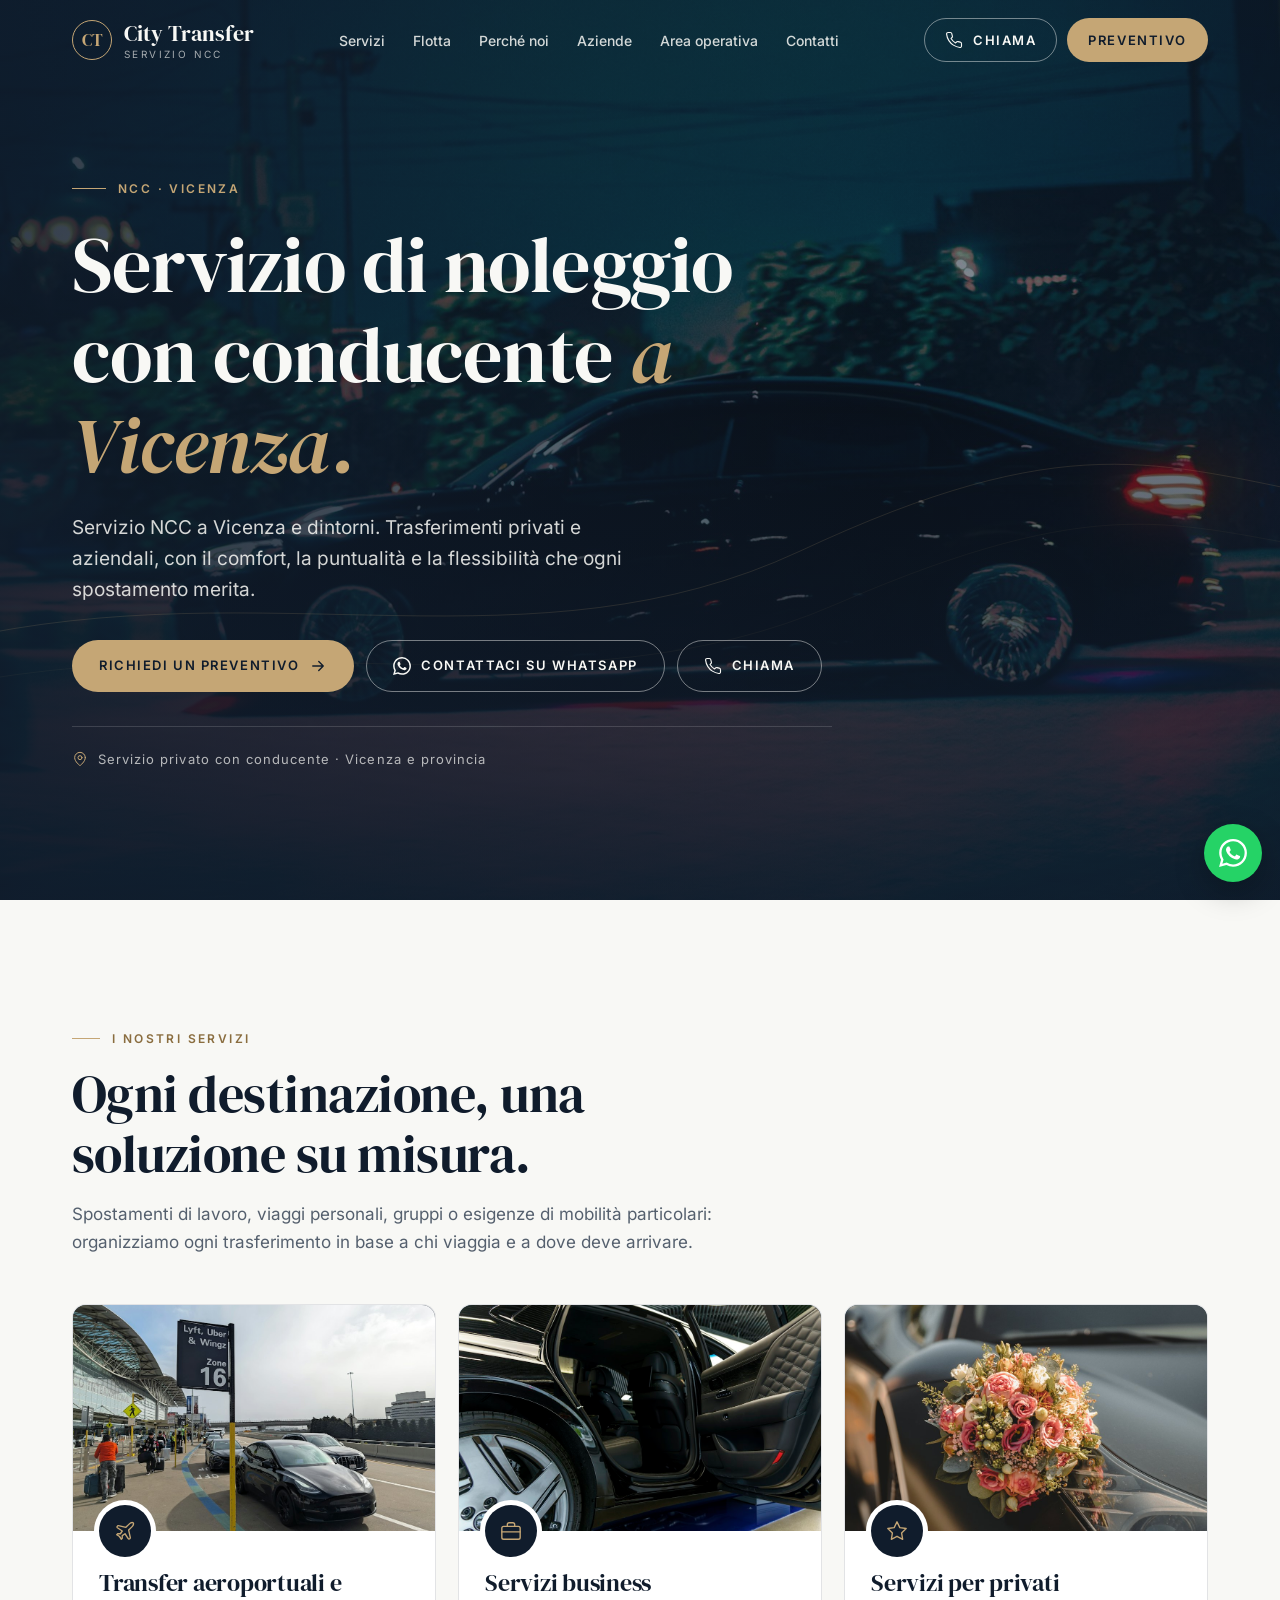
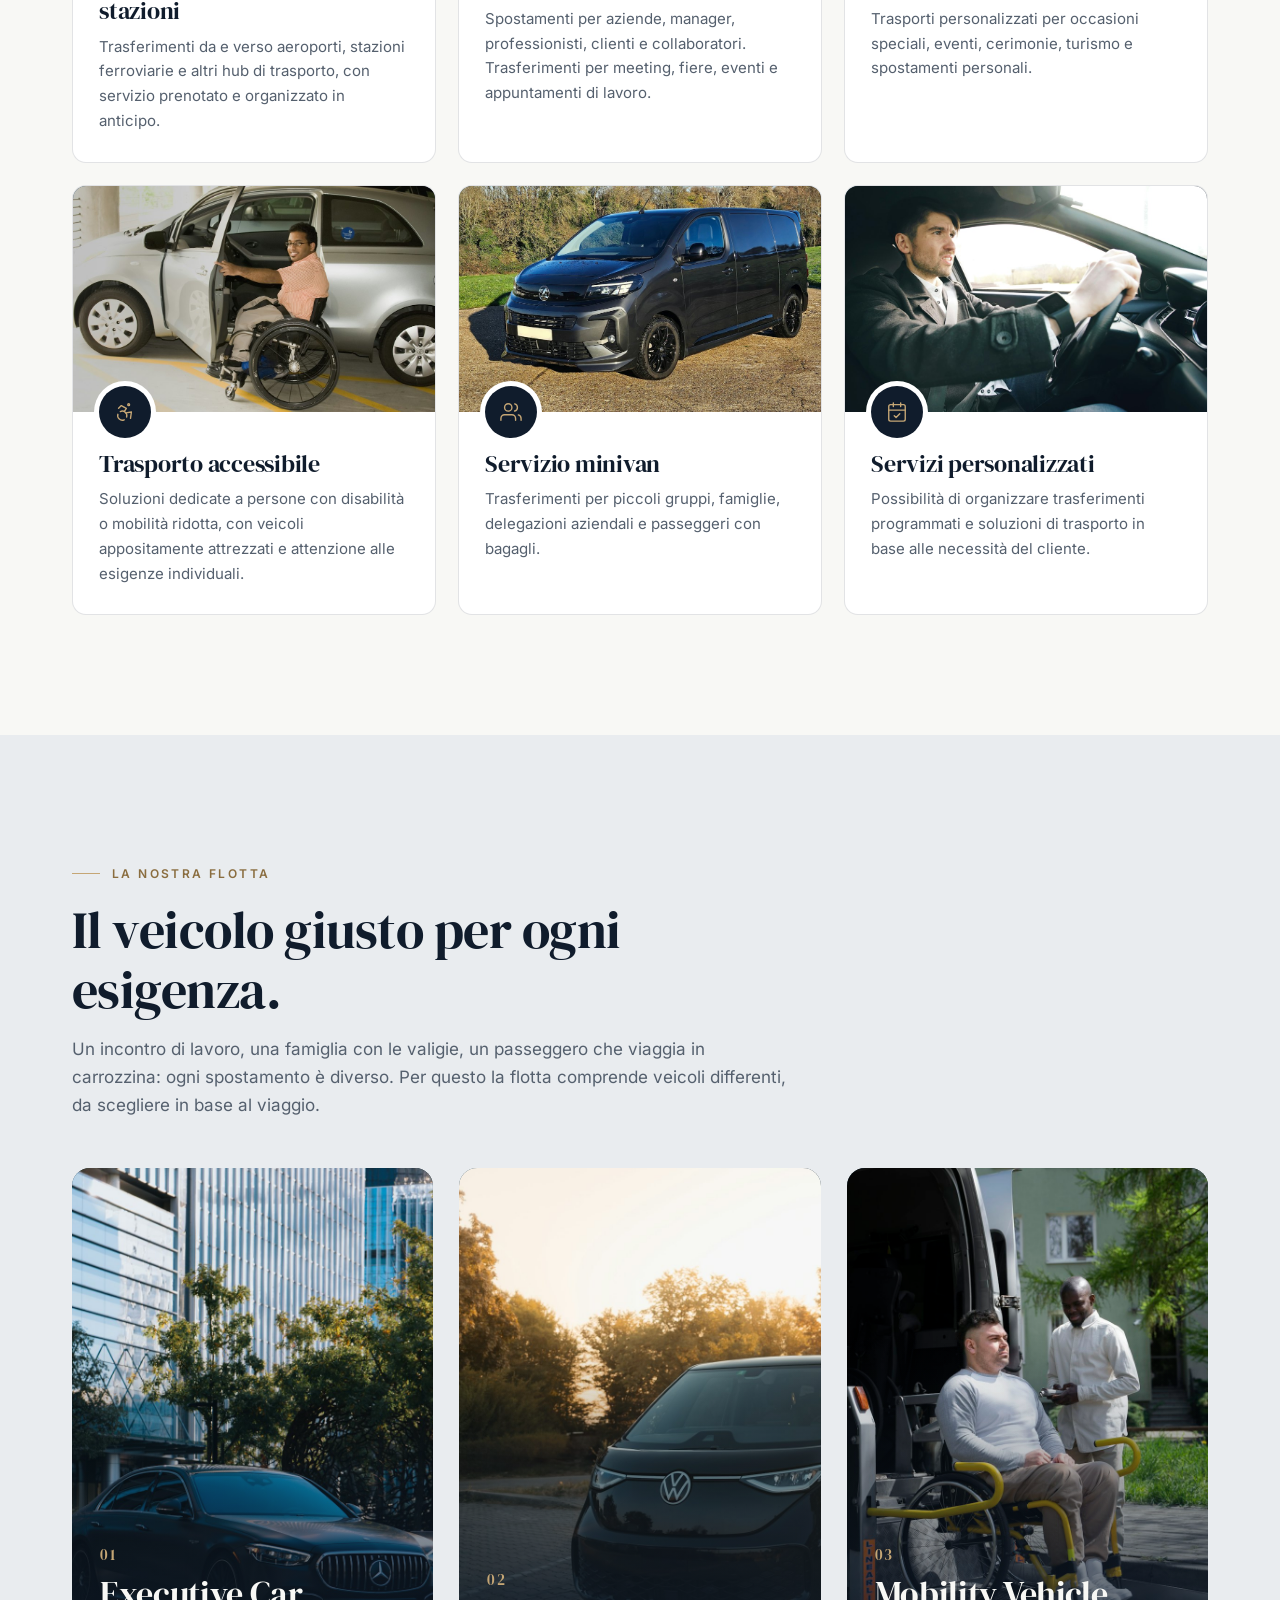
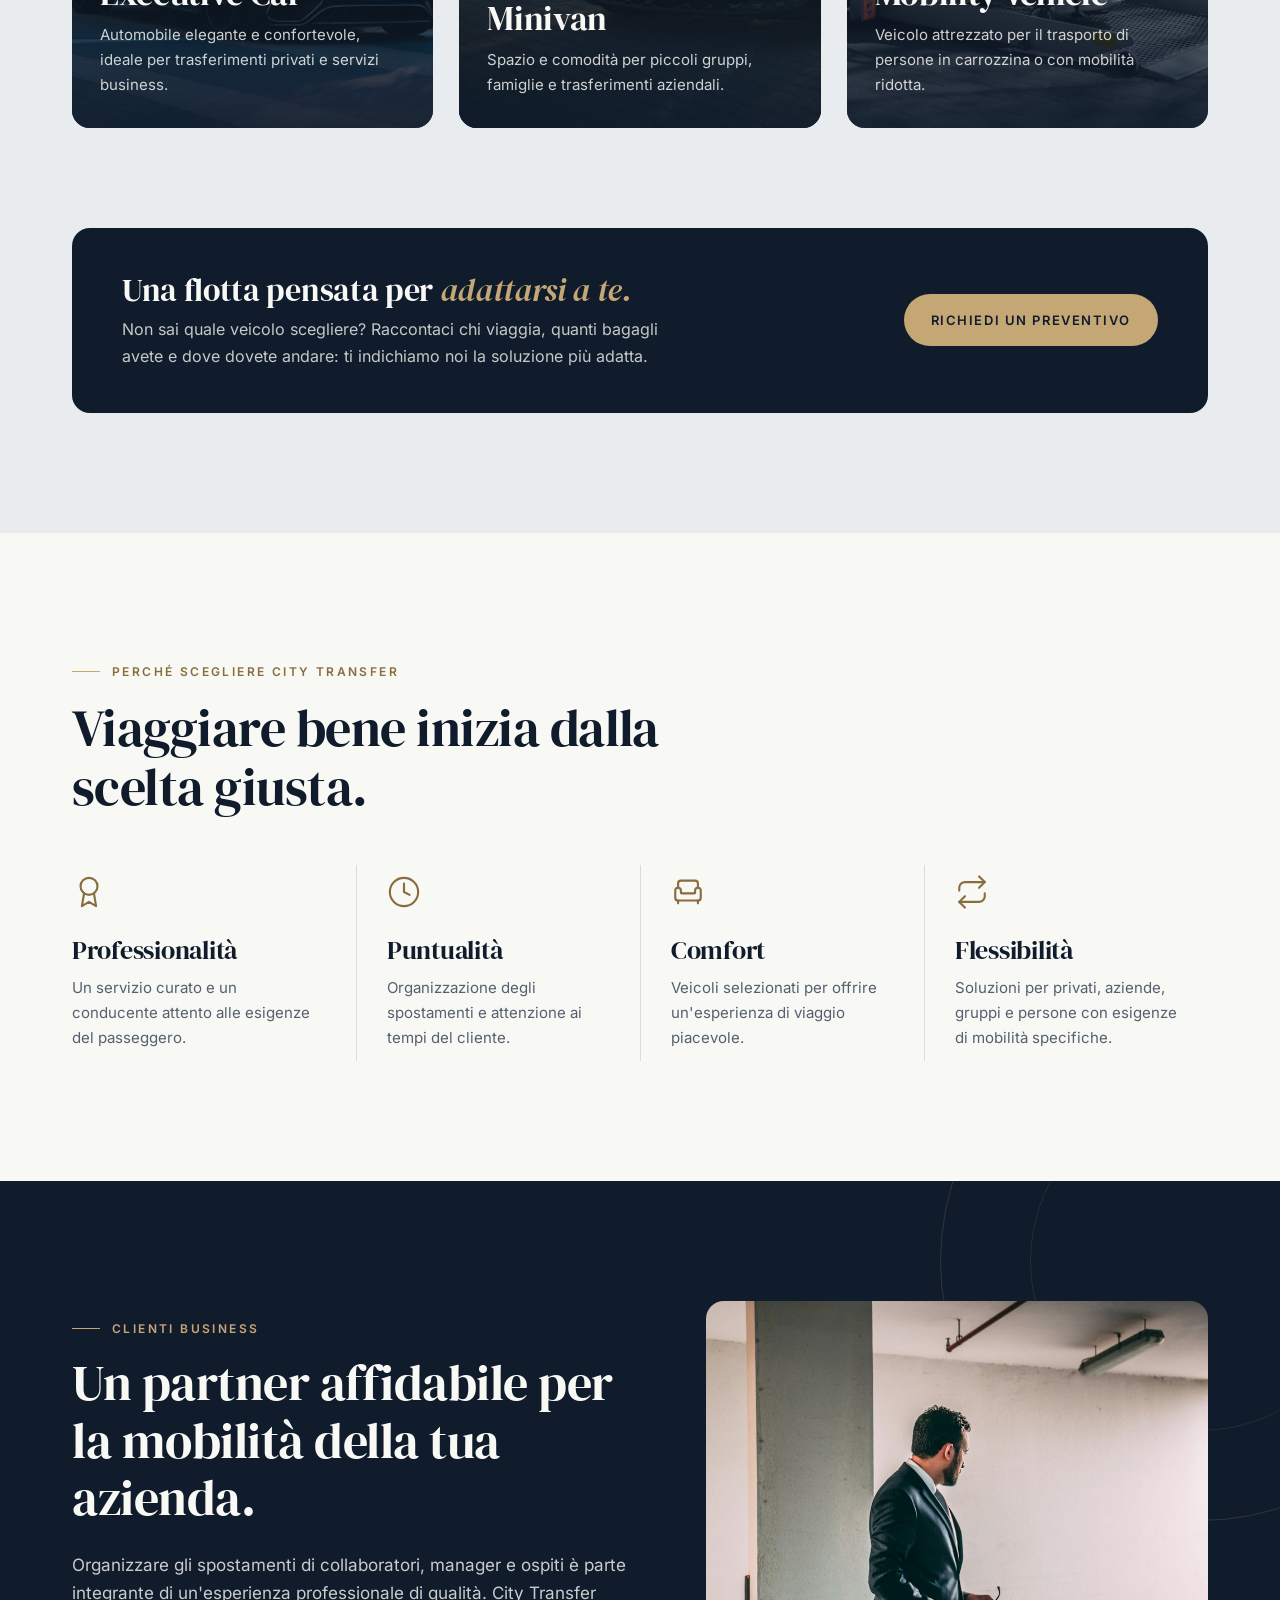
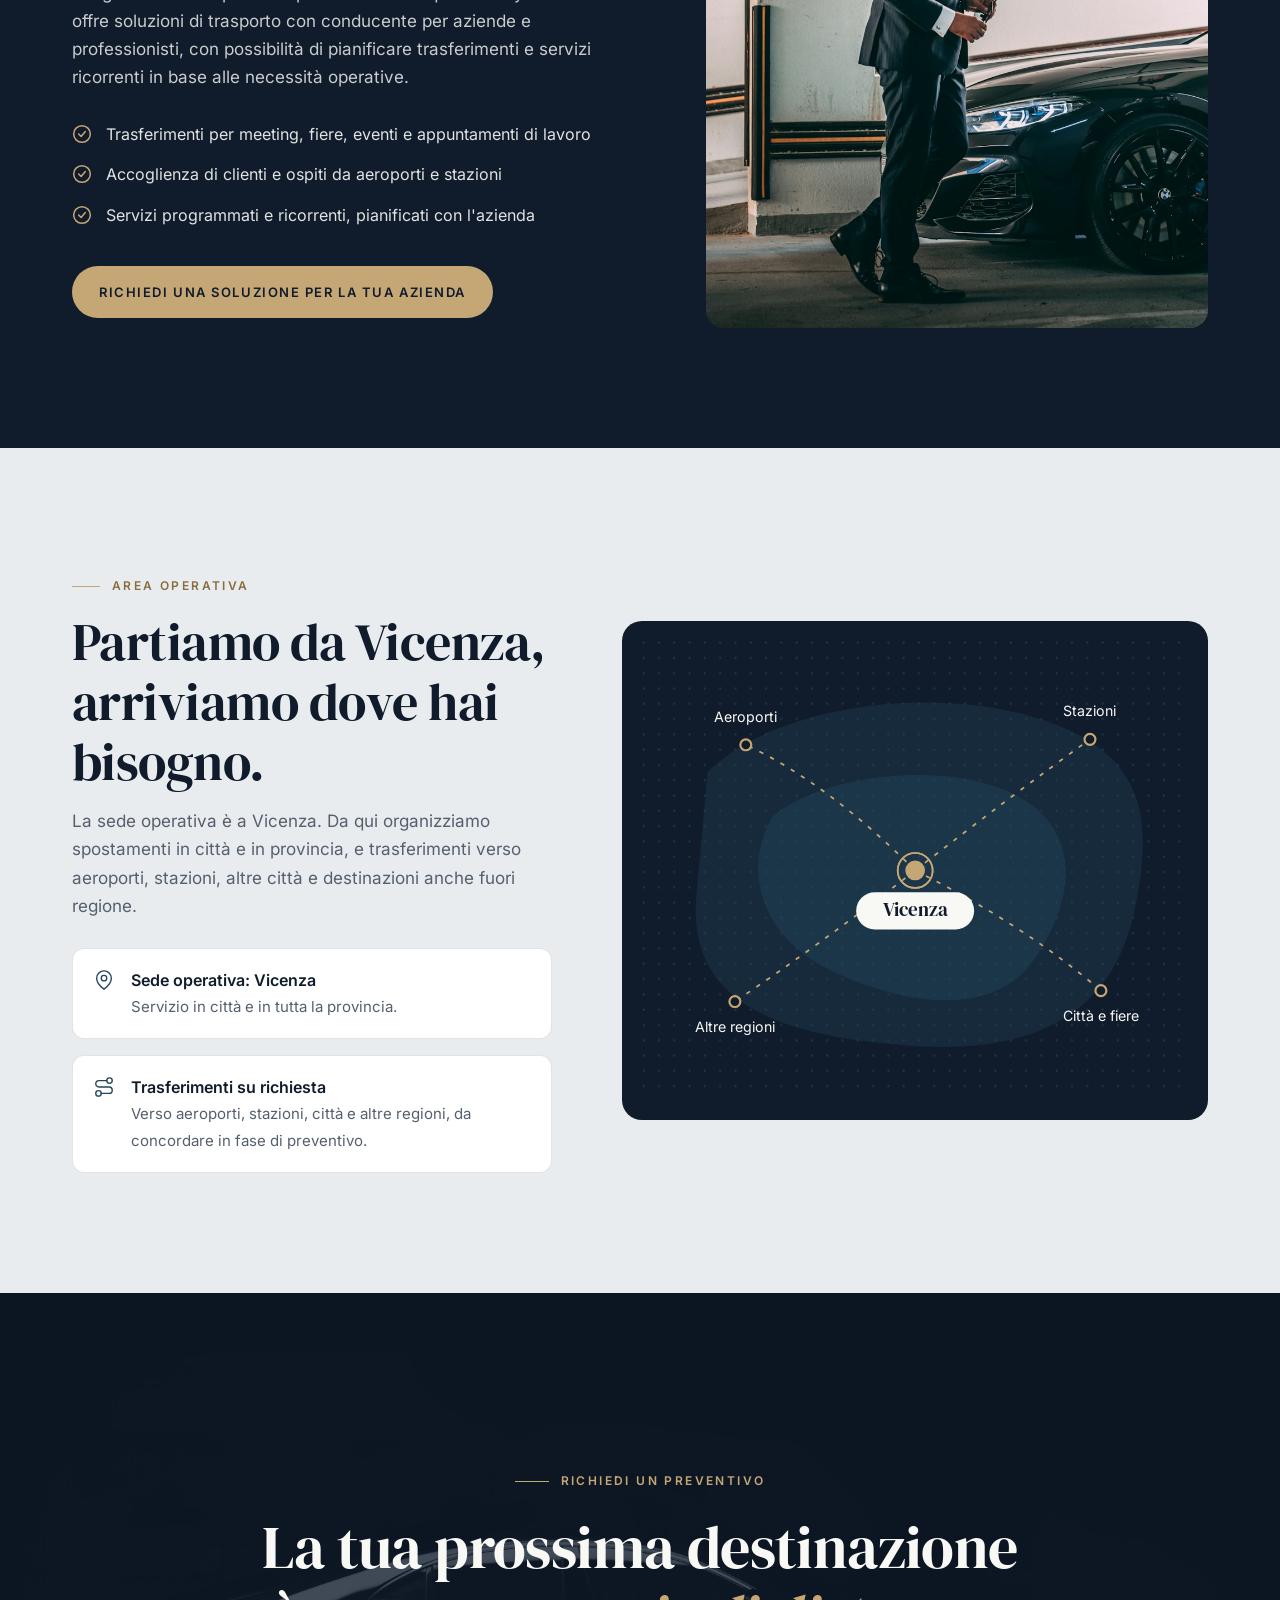
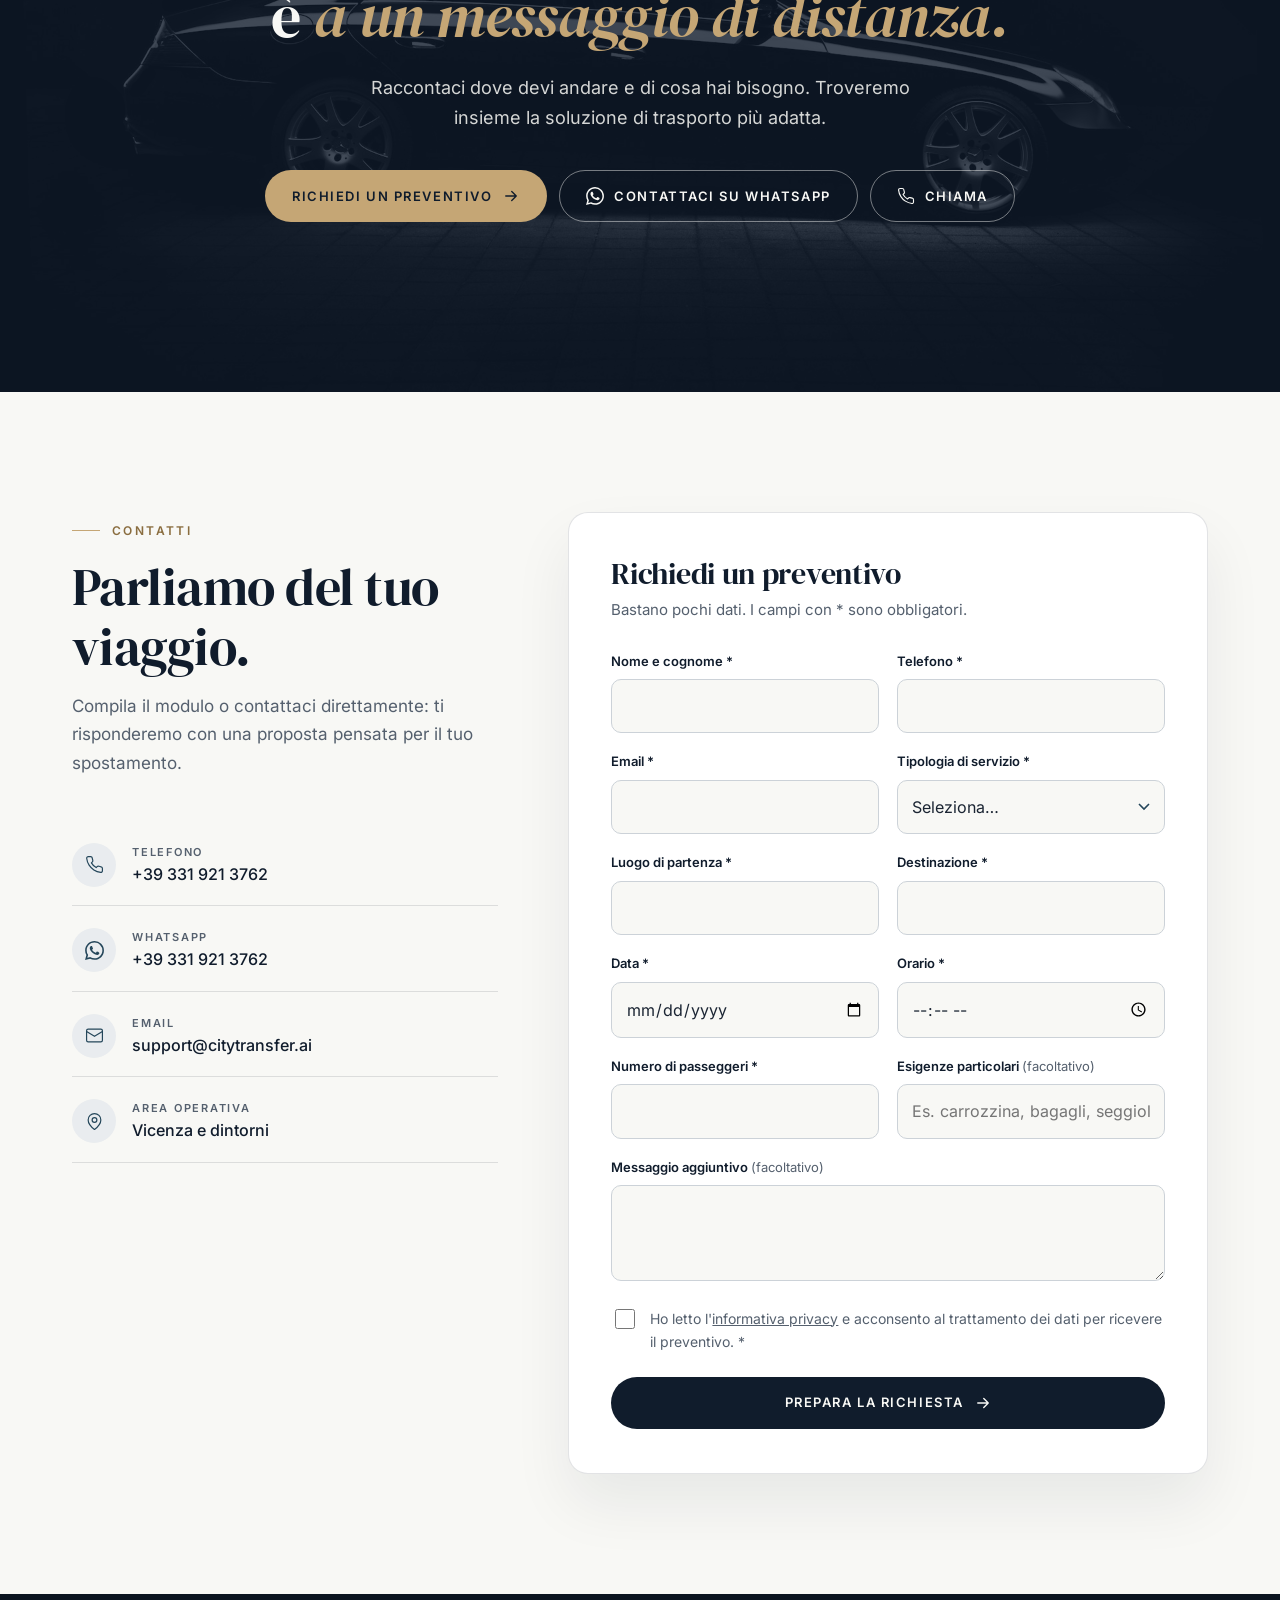
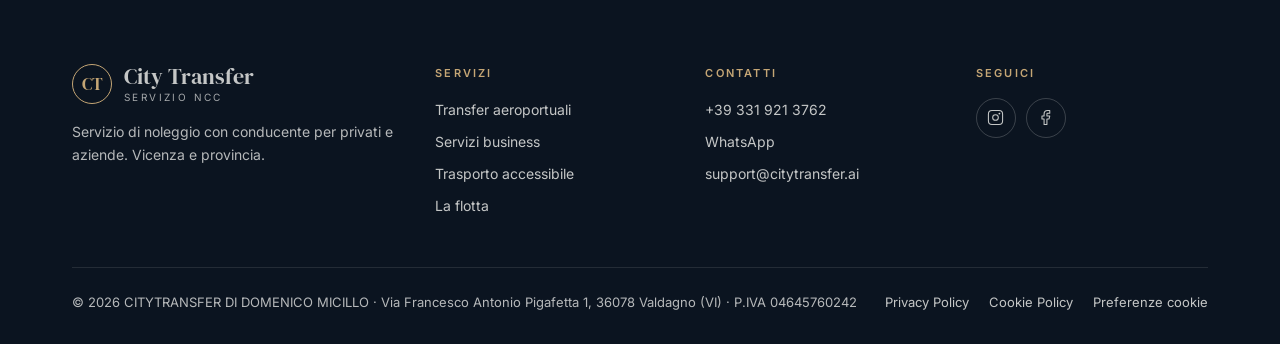
==== commit 812eb041: "SEO tecnico: sitemap, robots, anteprima social, canonical, dati strutturati; tolto file appunti foto" ====
--- a/index.html
+++ b/index.html
@@ -10,7 +10,46 @@
   <meta property="og:description" content="Servizio NCC a Vicenza per privati e aziende. Transfer aeroportuali, servizi business, minivan e trasporto accessibile.">
   <meta property="og:type" content="website">
   <meta property="og:locale" content="it_IT">
-  <!-- Favicon provvisoria: sostituire con il logo reale (images/favicon.png) -->
+  <meta property="og:url" content="https://www.citytransfer.ai/">
+  <meta property="og:site_name" content="City Transfer">
+  <meta property="og:image" content="https://www.citytransfer.ai/og-image.jpg">
+  <meta property="og:image:width" content="1200">
+  <meta property="og:image:height" content="630">
+  <meta property="og:image:alt" content="City Transfer, servizio di noleggio con conducente a Vicenza">
+  <meta name="twitter:card" content="summary_large_image">
+  <link rel="canonical" href="https://www.citytransfer.ai/">
+  <script type="application/ld+json">
+  {
+    "@context": "https://schema.org",
+    "@type": "LocalBusiness",
+    "@id": "https://www.citytransfer.ai/#business",
+    "name": "City Transfer",
+    "legalName": "CITYTRANSFER DI DOMENICO MICILLO",
+    "description": "Servizio di noleggio con conducente (NCC) a Vicenza e dintorni: transfer aeroportuali, servizi business, minivan e trasporto accessibile per privati e aziende.",
+    "url": "https://www.citytransfer.ai/",
+    "logo": "https://www.citytransfer.ai/icon-512.png",
+    "image": "https://www.citytransfer.ai/og-image.jpg",
+    "telephone": "+39 331 921 3762",
+    "email": "support@citytransfer.ai",
+    "vatID": "IT04645760242",
+    "address": {
+      "@type": "PostalAddress",
+      "streetAddress": "Via Francesco Antonio Pigafetta 1",
+      "postalCode": "36078",
+      "addressLocality": "Valdagno",
+      "addressRegion": "VI",
+      "addressCountry": "IT"
+    },
+    "areaServed": [
+      { "@type": "City", "name": "Vicenza" },
+      { "@type": "AdministrativeArea", "name": "Provincia di Vicenza" }
+    ],
+    "sameAs": [
+      "https://www.facebook.com/profile.php?id=61596552343853",
+      "https://www.instagram.com/citytransfer2020/"
+    ]
+  }
+  </script>
   <link rel="icon" href="/favicon.ico" sizes="48x48">
   <link rel="icon" href="/favicon.svg" type="image/svg+xml">
   <link rel="apple-touch-icon" href="/apple-touch-icon.png">
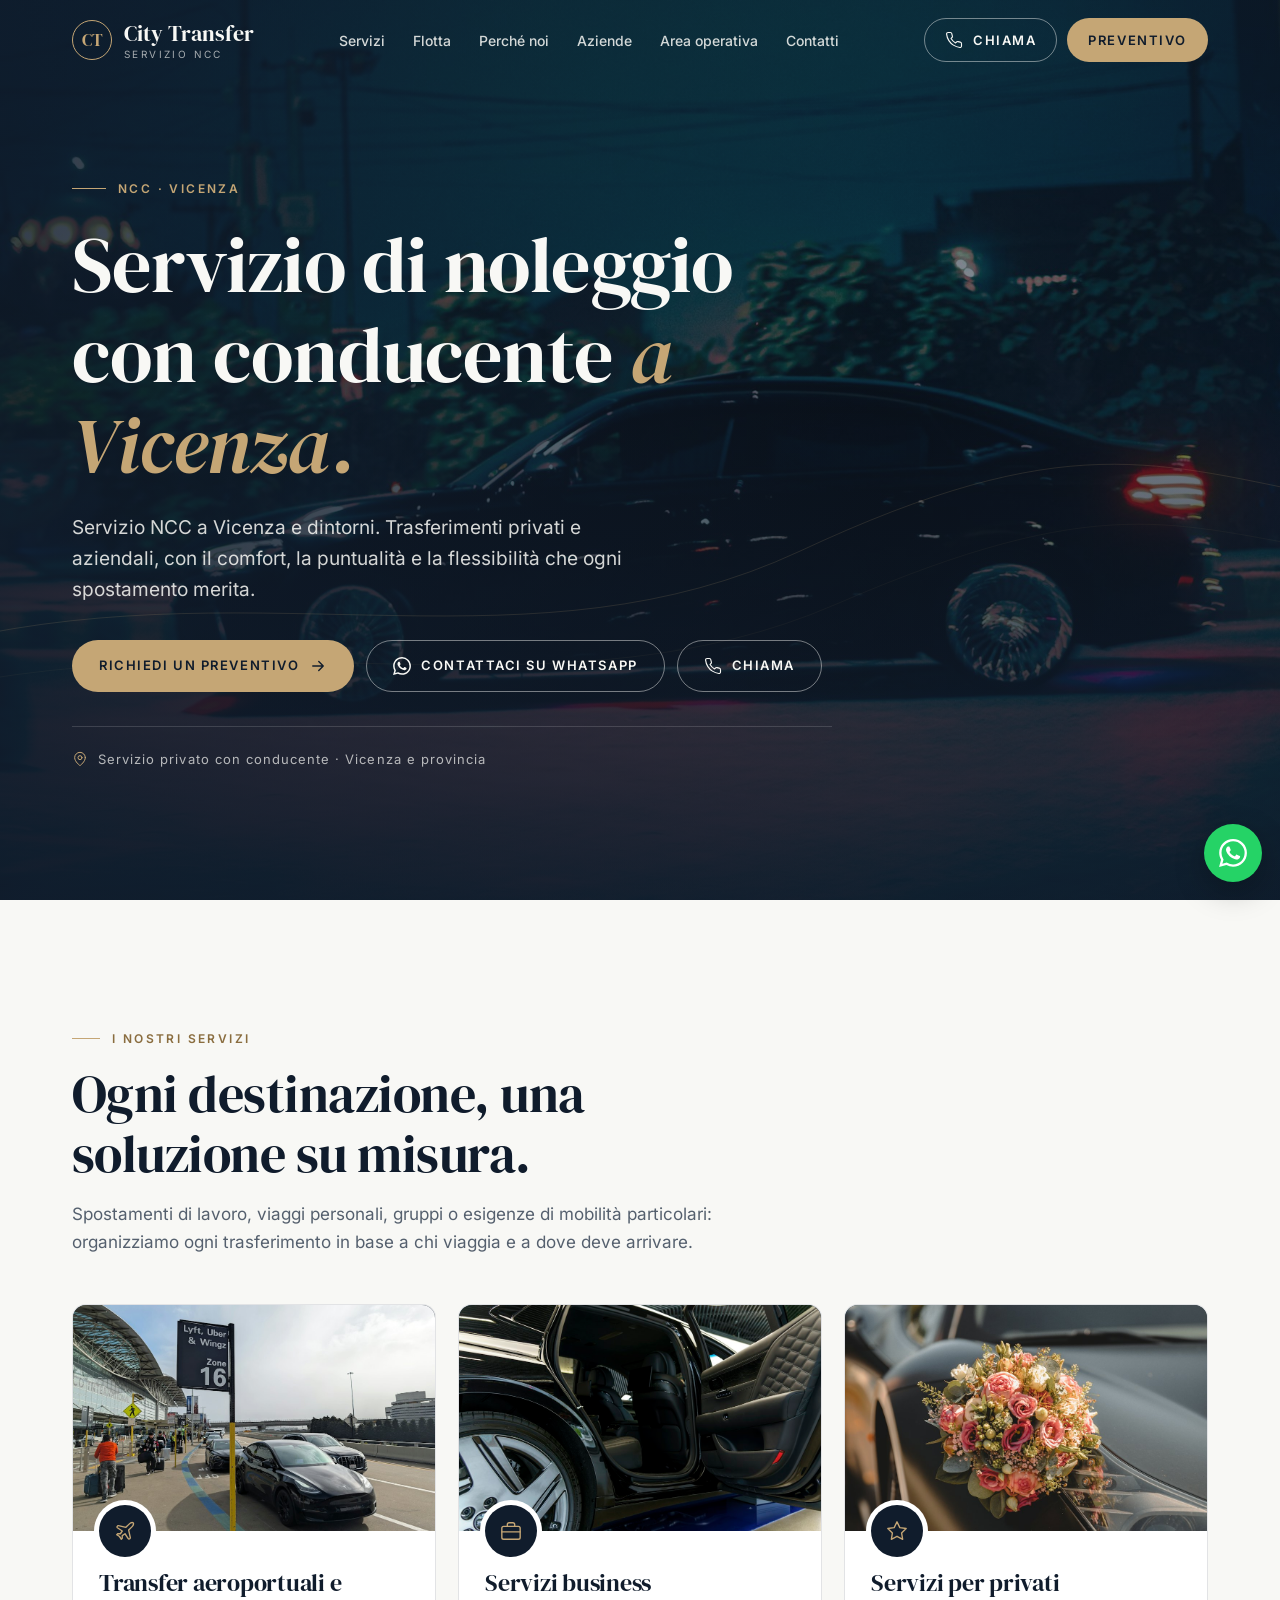
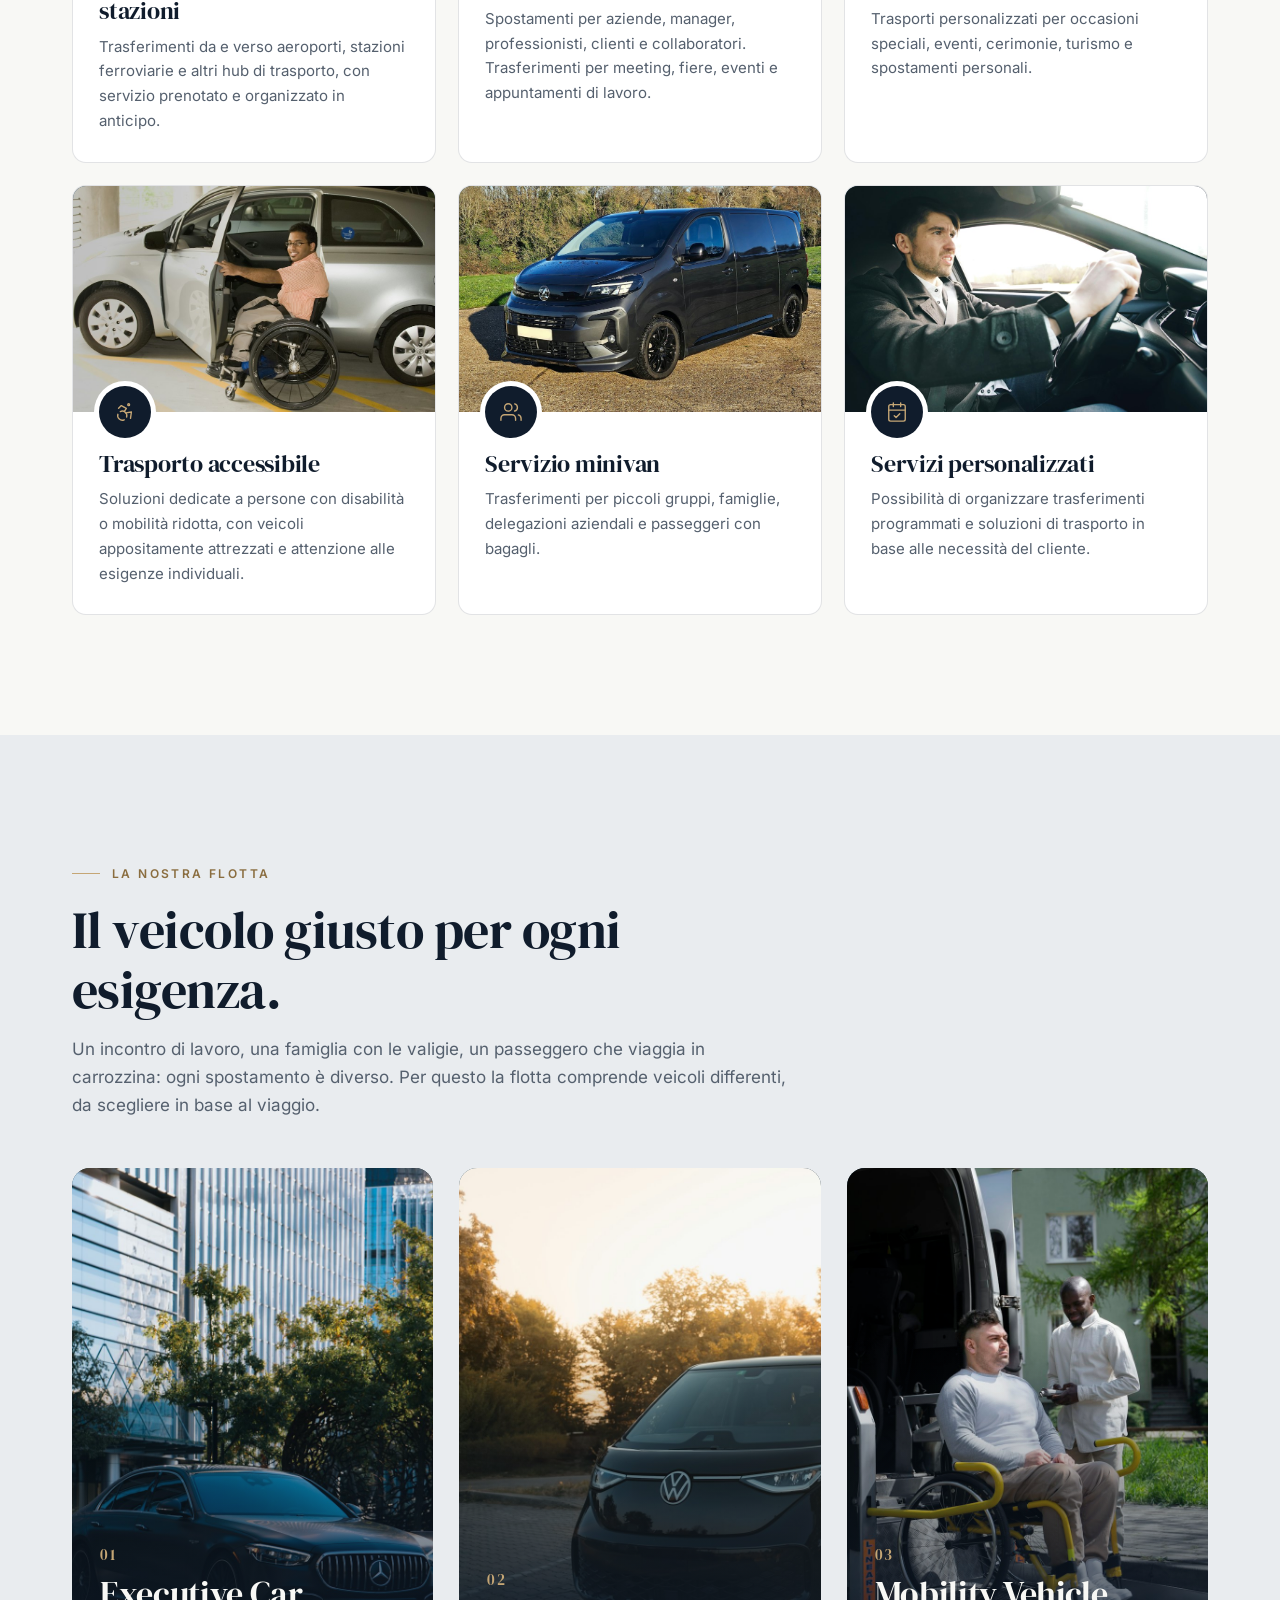
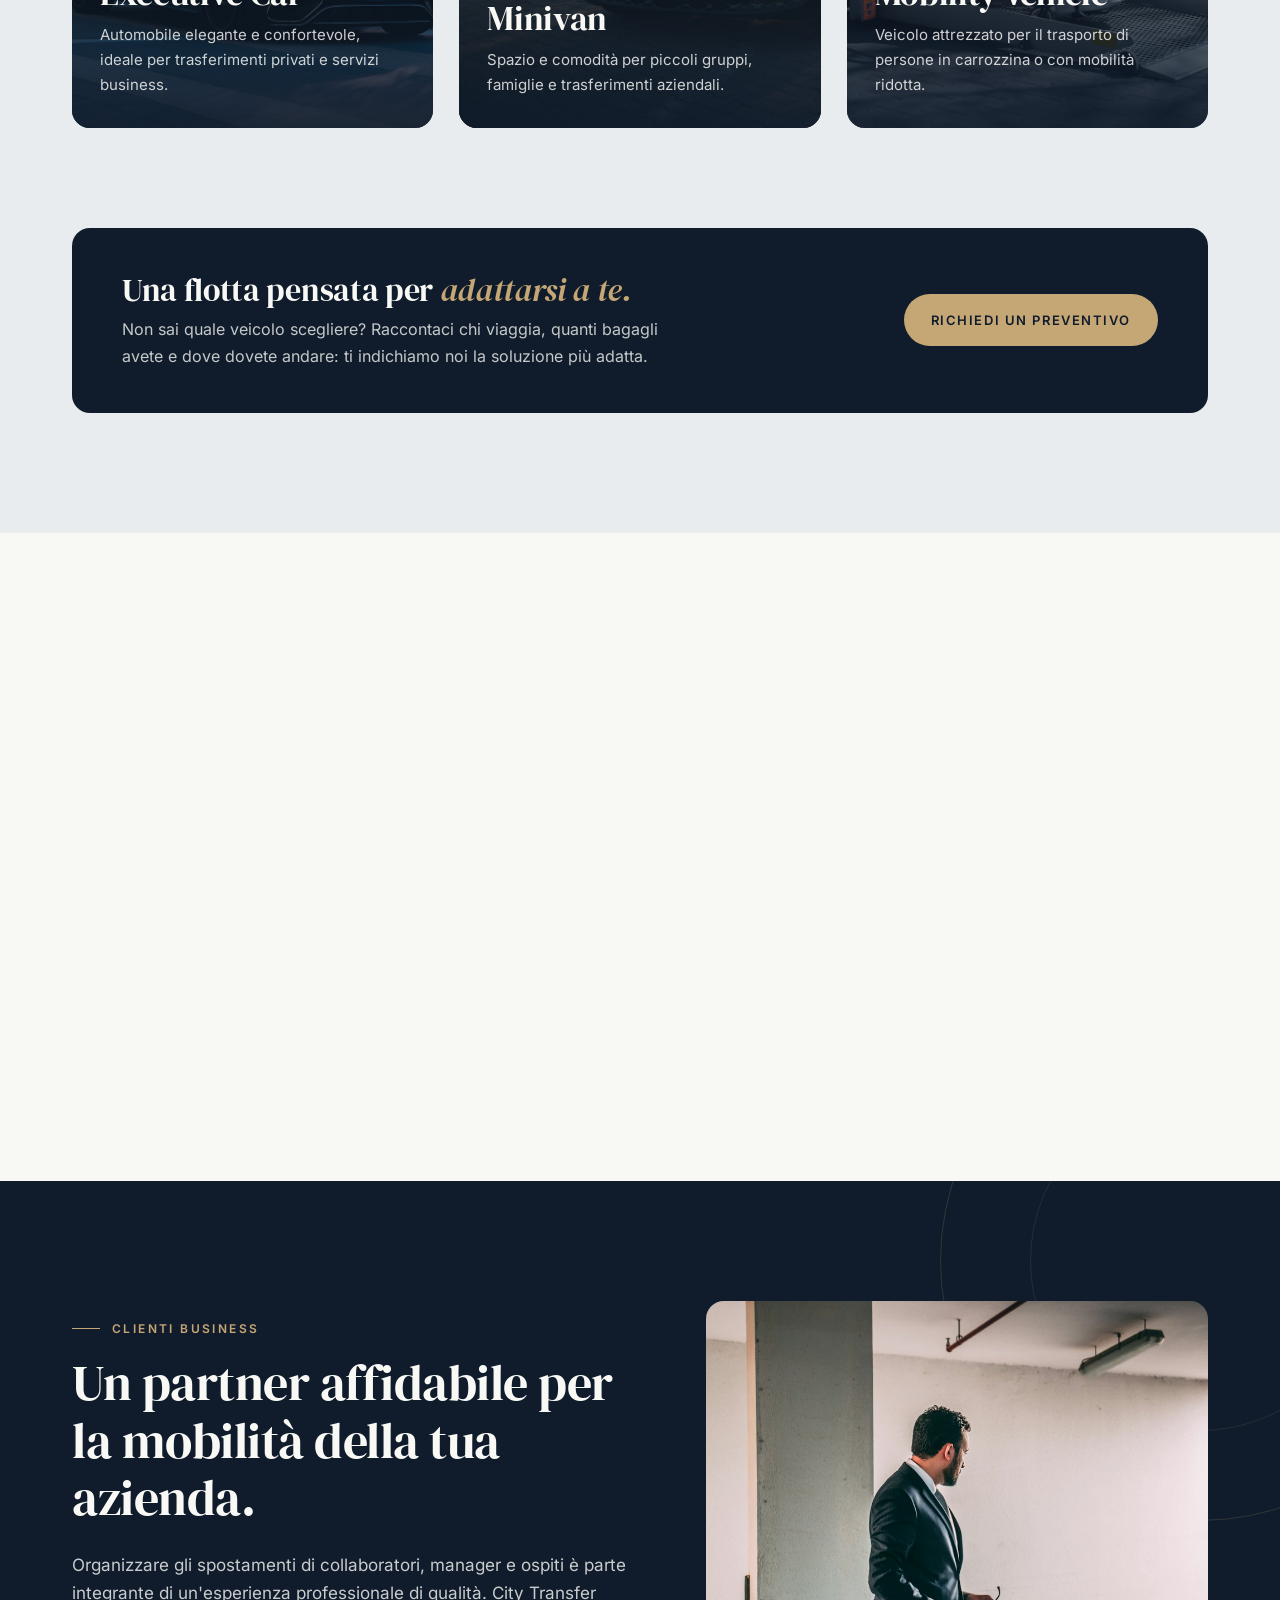
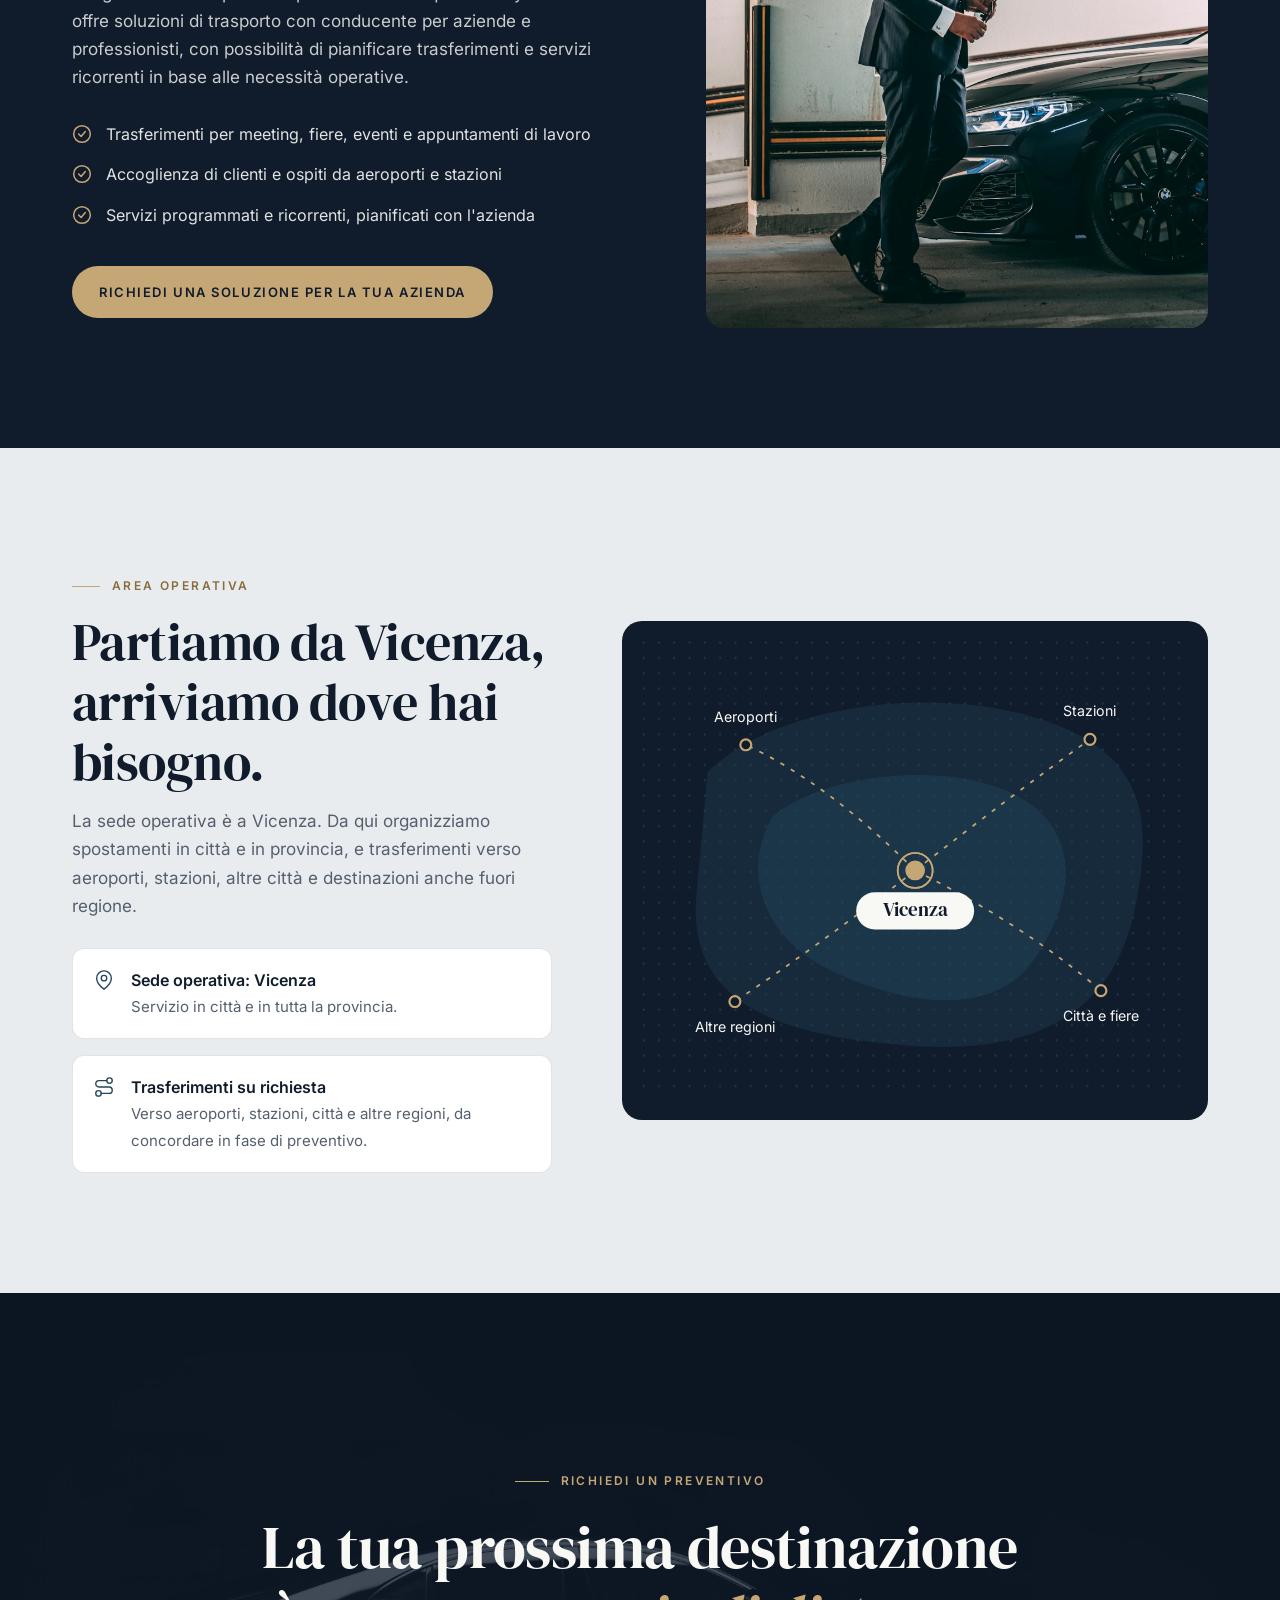
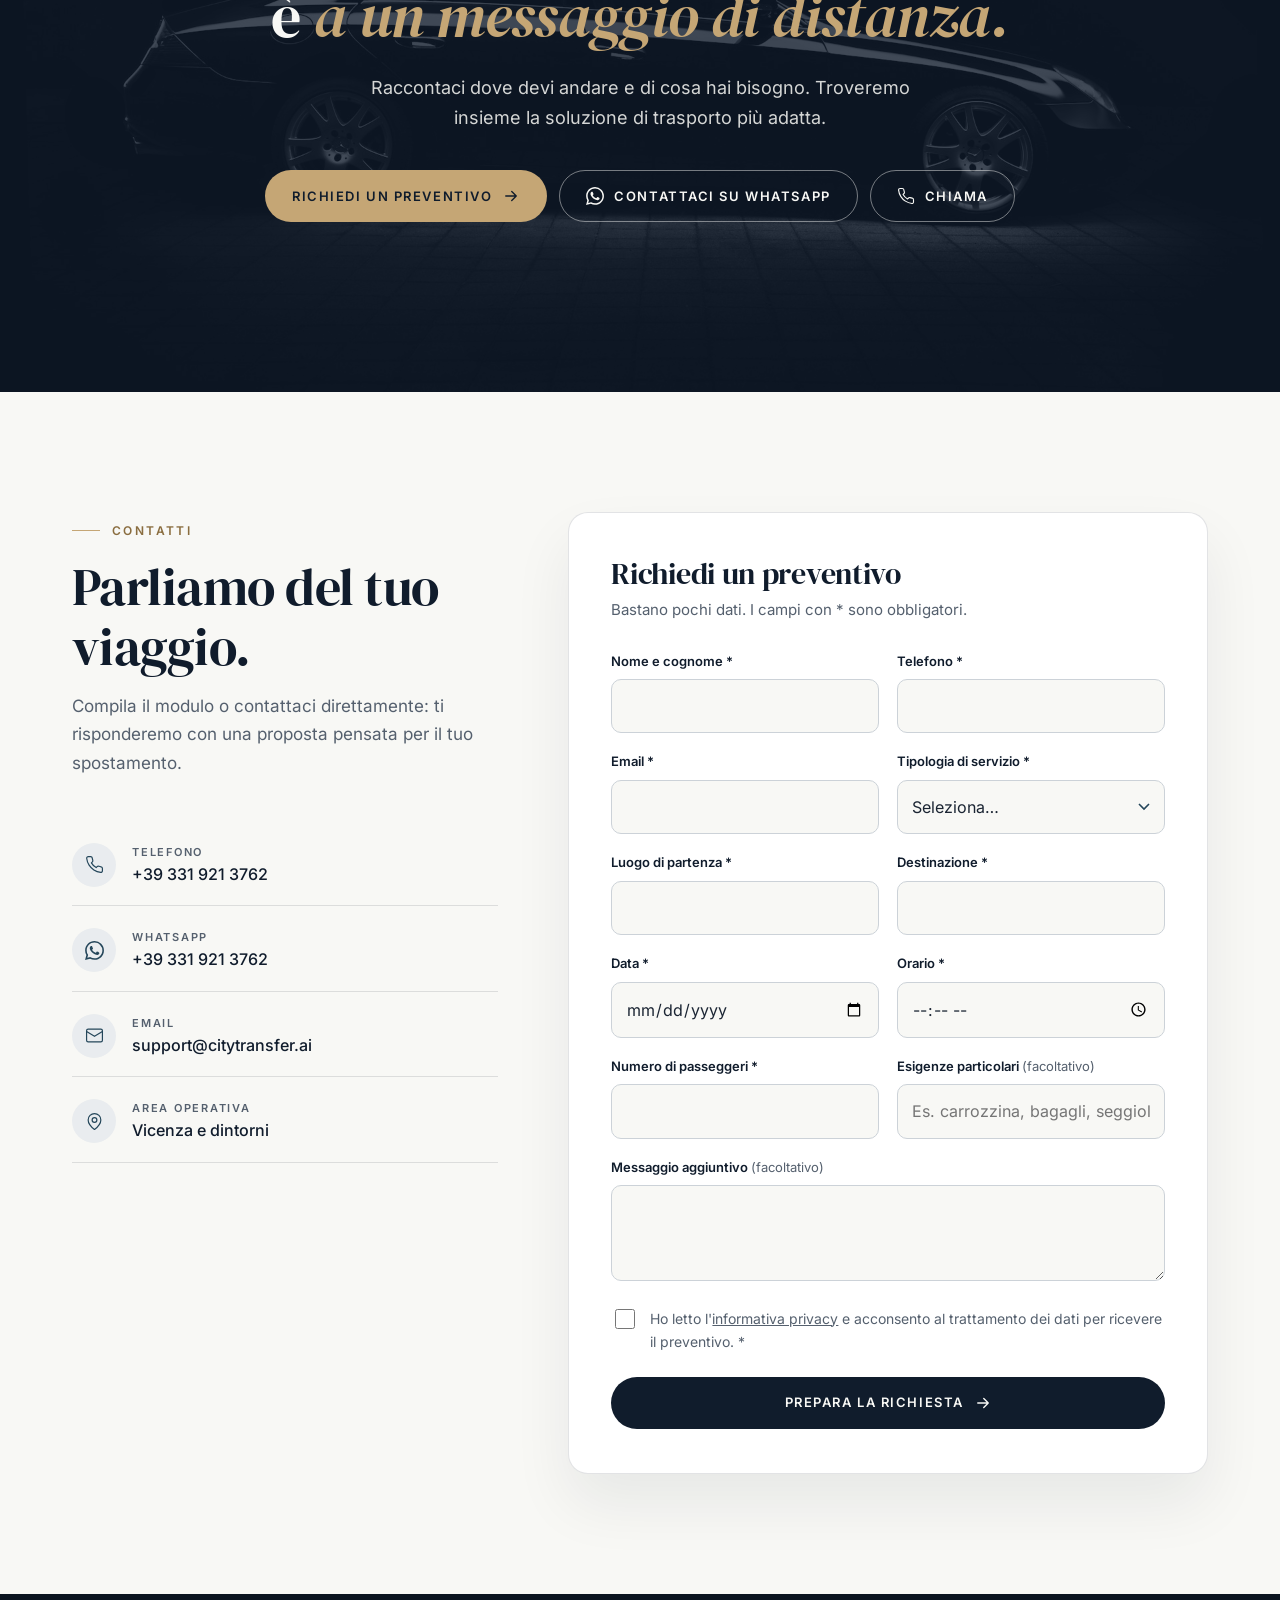
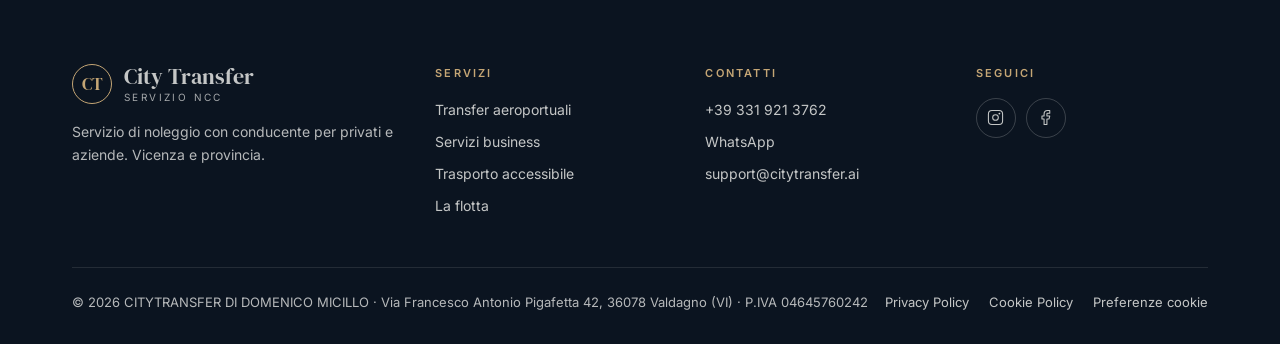
==== commit b436ed56: "Indirizzo sede: civico 42 Co-Authored-By: Claude Opus 5.5 <noreply@anthropic.com> Claude-Session: ht" ====
--- a/index.html
+++ b/index.html
@@ -34,7 +34,7 @@
     "vatID": "IT04645760242",
     "address": {
       "@type": "PostalAddress",
-      "streetAddress": "Via Francesco Antonio Pigafetta 1",
+      "streetAddress": "Via Francesco Antonio Pigafetta 42",
       "postalCode": "36078",
       "addressLocality": "Valdagno",
       "addressRegion": "VI",
@@ -765,7 +765,7 @@
       </div>
     </div>
     <div class="footer-bottom">
-      <span>© <span id="anno">2026</span> CITYTRANSFER DI DOMENICO MICILLO · Via Francesco Antonio Pigafetta 1, 36078 Valdagno (VI) · P.IVA 04645760242</span>
+      <span>© <span id="anno">2026</span> CITYTRANSFER DI DOMENICO MICILLO · Via Francesco Antonio Pigafetta 42, 36078 Valdagno (VI) · P.IVA 04645760242</span>
       <div class="legal">
         <a href="/privacy.html">Privacy Policy</a>
         <a href="/cookie-policy.html">Cookie Policy</a>
